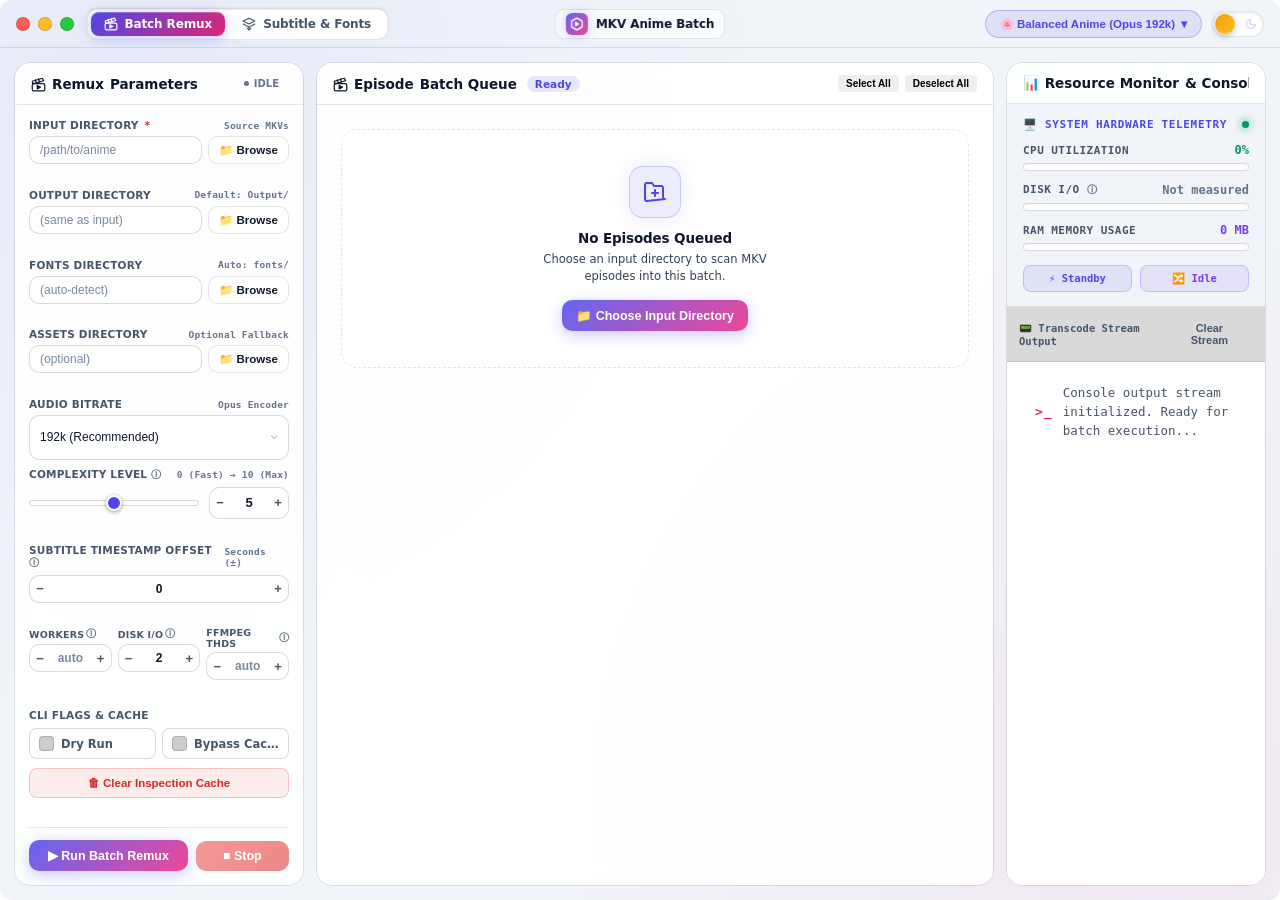
==== desktop-tauri/ui/index.html @ cb6e9046 "refactor(desktop): resolve Batch Requests in the engine and show Effective Settings - New commands: " ====
<!DOCTYPE html>
<html lang="en">
<head>
  <meta charset="UTF-8" />
  <meta name="viewport" content="width=device-width, initial-scale=1.0" />
  <title>MKV Anime Batch</title>
  <script src="./theme-init.js"></script>
  <script src="./os-detect.js"></script>
  <link rel="stylesheet" href="style.css" />
</head>
<body>
<div id="app">

  <!-- Border Resize Handles -->
  <div class="resize-handle n" data-direction="n"></div>
  <div class="resize-handle s" data-direction="s"></div>
  <div class="resize-handle e" data-direction="e"></div>
  <div class="resize-handle w" data-direction="w"></div>
  <div class="resize-handle ne" data-direction="ne"></div>
  <div class="resize-handle nw" data-direction="nw"></div>
  <div class="resize-handle se" data-direction="se"></div>
  <div class="resize-handle sw" data-direction="sw"></div>

  <!-- ─── Titlebar ───────────────────────────────────────────────────────── -->
  <div class="titlebar">
    <div class="titlebar-drag-region" data-tauri-drag-region></div>

    <!-- Left: window controls & view tabs -->
    <div class="titlebar-left">
      <div class="traffic-lights">
        <button class="tl-btn tl-close" id="btn-close" title="Close" type="button">
          <svg width="10" height="10" viewBox="0 0 12 12" fill="none" stroke="currentColor" stroke-width="1.8" stroke-linecap="round">
            <line x1="2" y1="2" x2="10" y2="10"></line>
            <line x1="10" y1="2" x2="2" y2="10"></line>
          </svg>
        </button>
        <button class="tl-btn tl-min" id="btn-min" title="Minimize" type="button">
          <svg width="10" height="10" viewBox="0 0 12 12" fill="none" stroke="currentColor" stroke-width="1.8" stroke-linecap="round">
            <line x1="2" y1="6" x2="10" y2="6"></line>
          </svg>
        </button>
        <button class="tl-btn tl-max" id="btn-max" title="Maximize" type="button">
          <svg width="10" height="10" viewBox="0 0 12 12" fill="none" stroke="currentColor" stroke-width="1.8" stroke-linecap="round">
            <rect x="2.5" y="2.5" width="7" height="7" rx="1.5"></rect>
          </svg>
        </button>
      </div>

      <nav class="pipeline-tab-group" role="tablist">
        <button class="pipeline-tab-btn active" data-view="remux" id="nav-remux" role="tab" aria-selected="true" aria-label="Batch Remux">
          <span class="tab-icon">
            <svg class="app-icon" width="14" height="14" viewBox="0 0 24 24" fill="none" stroke="currentColor" stroke-width="2" stroke-linecap="round" stroke-linejoin="round">
              <path d="M20.2 6 3 11l-.9-4.2L18 2l2.2 4z"></path>
              <line x1="7" y1="4.5" x2="8.5" y2="9.5"></line>
              <line x1="12" y1="3" x2="13.5" y2="8"></line>
              <rect x="2" y="10.5" width="20" height="11.5" rx="2.5"></rect>
              <polygon points="10 13.5 15 16.2 10 19" fill="currentColor"></polygon>
            </svg>
          </span>
          <span>Batch Remux</span>
        </button>
        <button class="pipeline-tab-btn" data-view="extract" id="nav-extract" role="tab" aria-selected="false" aria-label="Subtitle and Fonts Extractor">
          <span class="tab-icon">
            <svg class="app-icon" width="14" height="14" viewBox="0 0 24 24" fill="none" stroke="currentColor" stroke-width="2" stroke-linecap="round" stroke-linejoin="round">
              <polygon points="12 2 2 7 12 12 22 7 12 2"></polygon>
              <polyline points="2 12 12 17 22 12"></polyline>
              <path d="M12 17v5"></path>
              <polyline points="9 19 12 22 15 19"></polyline>
            </svg>
          </span>
          <span>Subtitle &amp; Fonts</span>
        </button>
      </nav>
    </div>

    <!-- Center: app brand -->
    <div class="titlebar-center">
      <div class="titlebar-brand">
        <div class="titlebar-logo-badge">
          <svg width="14" height="14" viewBox="0 0 24 24" fill="none" stroke="currentColor" stroke-width="2.2" stroke-linecap="round" stroke-linejoin="round">
            <path d="M21 16V8a2 2 0 0 0-1-1.73l-7-4a2 2 0 0 0-2 0l-7 4A2 2 0 0 0 3 8v8a2 2 0 0 0 1 1.73l7 4a2 2 0 0 0 2 0l7-4A2 2 0 0 0 21 16z"></path>
            <polygon points="10 9 14.5 12 10 15" fill="currentColor"></polygon>
          </svg>
        </div>
        <span class="brand-name">MKV Anime Batch</span>
      </div>
    </div>

    <!-- Right: preset profile & theme toggle -->
    <div class="titlebar-actions">
      <div class="profile-dropdown-wrapper" id="profile-dropdown-wrapper">
        <button class="preset-pill-btn" id="active-profile-btn" type="button" aria-haspopup="true" aria-expanded="false" aria-controls="profile-dropdown-menu">
          <span id="active-profile-name">🌸 Balanced Anime (Opus 192k)</span> ▾
        </button>
        <div class="profile-dropdown-menu" id="profile-dropdown-menu">
          <button class="profile-option-item active" type="button" data-preset="balanced" aria-pressed="true">
            <span class="preset-icon">🌸</span>
            <div class="preset-info">
              <div class="preset-title">Balanced Anime (Opus 192k)</div>
              <div class="preset-sub">Opus 192k • Complexity 5</div>
            </div>
          </button>
          <button class="profile-option-item" type="button" data-preset="fast" aria-pressed="false">
            <span class="preset-icon">⚡</span>
            <div class="preset-info">
              <div class="preset-title">Fast Muxing</div>
              <div class="preset-sub">Opus 128k • Complexity 5</div>
            </div>
          </button>
          <button class="profile-option-item" type="button" data-preset="hifi" aria-pressed="false">
            <span class="preset-icon">🎧</span>
            <div class="preset-info">
              <div class="preset-title">Hi-Fi Master (320k)</div>
              <div class="preset-sub">Opus 320k • Complexity 10</div>
            </div>
          </button>
          <button class="profile-option-item" type="button" data-preset="custom" aria-pressed="false">
            <span class="preset-icon">🛠️</span>
            <div class="preset-info">
              <div class="preset-title">Custom Configuration</div>
              <div class="preset-sub">User-defined pipeline parameters</div>
            </div>
          </button>
        </div>
      </div>

      <div class="header-mode-badge" id="extract-header-badge" style="display: none;">
        <span class="mode-badge-dot"></span>
        <span>
          <svg class="app-icon" width="13" height="13" viewBox="0 0 24 24" fill="none" stroke="currentColor" stroke-width="2" stroke-linecap="round" stroke-linejoin="round">
            <polygon points="12 2 2 7 12 12 22 7 12 2"></polygon>
            <polyline points="2 12 12 17 22 12"></polyline>
            <path d="M12 17v5"></path>
            <polyline points="9 19 12 22 15 19"></polyline>
          </svg>
          Extractor Pipeline
        </span>
      </div>

      <button class="theme-toggle-switch" id="btn-theme" title="Toggle Light/Dark Theme" type="button" aria-label="Toggle theme">
        <div class="theme-toggle-track">
          <svg class="theme-icon sun-icon" width="12" height="12" viewBox="0 0 24 24" fill="none" stroke="currentColor" stroke-width="2.2" stroke-linecap="round" stroke-linejoin="round">
            <circle cx="12" cy="12" r="5"></circle>
            <line x1="12" y1="1" x2="12" y2="3"></line>
            <line x1="12" y1="21" x2="12" y2="23"></line>
            <line x1="4.22" y1="4.22" x2="5.64" y2="5.64"></line>
            <line x1="18.36" y1="18.36" x2="19.78" y2="19.78"></line>
            <line x1="1" y1="12" x2="3" y2="12"></line>
            <line x1="21" y1="12" x2="23" y2="12"></line>
            <line x1="4.22" y1="19.78" x2="5.64" y2="18.36"></line>
            <line x1="18.36" y1="5.64" x2="19.78" y2="4.22"></line>
          </svg>
          <svg class="theme-icon moon-icon" width="12" height="12" viewBox="0 0 24 24" fill="none" stroke="currentColor" stroke-width="2.2" stroke-linecap="round" stroke-linejoin="round">
            <path d="M21 12.79A9 9 0 1 1 11.21 3 7 7 0 0 0 21 12.79z"></path>
          </svg>
        </div>
        <div class="theme-toggle-knob"></div>
      </button>
    </div>
  </div>

  <!-- ─── Workspace ──────────────────────────────────────────────────────── -->
  <div class="layout">
    <div class="content">

      <!-- ─── Remux View ─────────────────────────────────────────────────── -->
      <div class="view active" id="view-remux">
        <div class="view-3col-layout">

          <!-- Col 1: parameters, Run/Stop -->
          <div class="glass-panel col-options">
            <div class="panel-header">
              <span class="panel-title">
                <span>
                  <svg class="app-icon" width="15" height="15" viewBox="0 0 24 24" fill="none" stroke="currentColor" stroke-width="2" stroke-linecap="round" stroke-linejoin="round">
                    <path d="M20.2 6 3 11l-.9-4.2L18 2l2.2 4z"></path>
                    <line x1="7" y1="4.5" x2="8.5" y2="9.5"></line>
                    <line x1="12" y1="3" x2="13.5" y2="8"></line>
                    <rect x="2" y="10.5" width="20" height="11.5" rx="2.5"></rect>
                    <polygon points="10 13.5 15 16.2 10 19" fill="currentColor"></polygon>
                  </svg>
                </span>
                <span class="panel-title-prefix-remux">Remux </span>Parameters
              </span>
              <span class="status-pill status-idle" id="remux-status">
                <span class="status-dot"></span> Idle
              </span>
            </div>

            <div class="panel-body" style="display:flex; flex-direction:column;">
              <div class="form-grid" style="flex:1;">

                <!-- Input Dir -->
                <div class="form-group full">
                  <div class="form-label-row">
                    <label class="form-label">Input Directory <span class="required">*</span></label>
                    <span class="field-hint">Source MKVs</span>
                  </div>
                  <div class="input-row">
                    <input type="text" id="remux-input-dir" placeholder="/path/to/anime" />
                    <button class="browse-btn" data-target="remux-input-dir">📁 Browse</button>
                  </div>
                </div>

                <!-- Output Dir -->
                <div class="form-group full">
                  <div class="form-label-row">
                    <label class="form-label">Output Directory</label>
                    <span class="field-hint">Default: Output/</span>
                  </div>
                  <div class="input-row">
                    <input type="text" id="remux-out-dir" placeholder="(same as input)" />
                    <button class="browse-btn" data-target="remux-out-dir">📁 Browse</button>
                  </div>
                </div>

                <!-- Fonts Dir -->
                <div class="form-group full">
                  <div class="form-label-row">
                    <label class="form-label">Fonts Directory</label>
                    <span class="field-hint">Auto: fonts/</span>
                  </div>
                  <div class="input-row">
                    <input type="text" id="remux-fonts-dir" placeholder="(auto-detect)" />
                    <button class="browse-btn" data-target="remux-fonts-dir">📁 Browse</button>
                  </div>
                </div>

                <!-- Assets Dir -->
                <div class="form-group full">
                  <div class="form-label-row">
                    <label class="form-label">Assets Directory</label>
                    <span class="field-hint">Optional Fallback</span>
                  </div>
                  <div class="input-row">
                    <input type="text" id="remux-assets-dir" placeholder="(optional)" />
                    <button class="browse-btn" data-target="remux-assets-dir">📁 Browse</button>
                  </div>
                </div>

                <!-- Audio Bitrate -->
                <div class="form-group full">
                  <div class="form-label-row">
                    <label class="form-label">Audio Bitrate</label>
                    <span class="field-hint">Opus Encoder</span>
                  </div>
                  <select id="remux-bitrate">
                    <option value="192k">192k (Recommended)</option>
                    <option value="160k">160k (Balanced)</option>
                    <option value="128k">128k (Compact)</option>
                    <option value="256k">256k (High Quality)</option>
                    <option value="320k">320k (Maximum)</option>
                  </select>
                </div>

                <!-- Complexity Level -->
                <div class="form-group full">
                  <div class="form-label-row">
                    <label class="form-label">Complexity Level <span title="libopus encoding complexity (10 = maximum quality / psychoacoustics, 0 = fastest)" class="info-tip">ⓘ</span></label>
                    <span class="field-hint">0 (Fast) → 10 (Max)</span>
                  </div>
                  <div style="display:flex;align-items:center;gap:10px; height: 32px;">
                    <input type="range" id="remux-complexity" value="5" min="0" max="10" step="1" aria-label="Complexity Level Slider" style="flex:1; margin: 0;" />
                    <div class="number-stepper pill-stepper">
                      <button type="button" class="stepper-btn minus" aria-label="Decrease complexity">−</button>
                      <input type="number" id="remux-cplx-val" value="5" min="0" max="10" aria-label="Complexity Level Value" />
                      <button type="button" class="stepper-btn plus" aria-label="Increase complexity">+</button>
                    </div>
                  </div>
                </div>

                <!-- Subtitle Timestamp Offset -->
                <div class="form-group full">
                  <div class="form-label-row">
                    <label class="form-label">Subtitle Timestamp Offset <span title="Shift subtitle timestamps by seconds (+ delay, − advance)" class="info-tip">ⓘ</span></label>
                    <span class="field-hint">Seconds (±)</span>
                  </div>
                  <div class="number-stepper">
                    <button type="button" class="stepper-btn minus" aria-label="Decrease offset">−</button>
                    <input type="number" id="remux-sub-offset" value="0" step="0.5" placeholder="0.0" />
                    <button type="button" class="stepper-btn plus" aria-label="Increase offset">+</button>
                  </div>
                </div>

                <!-- Concurrency: Workers, Disk I/O Jobs, FFmpeg Threads -->
                <div class="form-group full" style="margin-bottom: 2px;">
                  <div class="form-grid-3col">
                    <div class="form-group">
                      <label class="form-label compact">Workers <span title="Concurrent files to process (1-64; empty = auto)" class="info-tip">ⓘ</span></label>
                      <div class="number-stepper">
                        <button type="button" class="stepper-btn minus" aria-label="Decrease workers">−</button>
                        <input type="number" id="remux-workers" placeholder="auto" min="1" max="64" />
                        <button type="button" class="stepper-btn plus" aria-label="Increase workers">+</button>
                      </div>
                    </div>

                    <div class="form-group">
                      <label class="form-label compact">Disk I/O <span title="Max concurrent disk I/O streams (0-64; 0 = same as Workers)" class="info-tip">ⓘ</span></label>
                      <div class="number-stepper">
                        <button type="button" class="stepper-btn minus" aria-label="Decrease IO jobs">−</button>
                        <input type="number" id="remux-io-jobs" value="2" min="0" max="64" />
                        <button type="button" class="stepper-btn plus" aria-label="Increase IO jobs">+</button>
                      </div>
                    </div>

                    <div class="form-group">
                      <label class="form-label compact">FFmpeg Thds <span title="FLAC decoder threads per transcode job (1-32; empty = auto). Opus encoding is single-threaded" class="info-tip">ⓘ</span></label>
                      <div class="number-stepper">
                        <button type="button" class="stepper-btn minus" aria-label="Decrease FFmpeg threads">−</button>
                        <input type="number" id="remux-ffmpeg-threads" placeholder="auto" min="1" max="32" />
                        <button type="button" class="stepper-btn plus" aria-label="Increase FFmpeg threads">+</button>
                      </div>
                    </div>
                  </div>
                </div>

                <!-- Flags & cache maintenance -->
                <div class="form-group full" style="margin-top: 2px;">
                  <label class="form-label">CLI Flags &amp; Cache</label>
                  <div class="cli-flags-grid">
                    <label class="cli-flag-card">
                      <input type="checkbox" id="remux-dry-run" />
                      <span class="flag-title">Dry Run</span>
                    </label>
                    <label class="cli-flag-card">
                      <input type="checkbox" id="remux-no-cache" />
                      <span class="flag-title">Bypass Cache</span>
                    </label>
                  </div>
                  <button class="clear-cache-btn" id="remux-clear-cache" type="button" title="Delete inspection cache">
                    🗑 Clear Inspection Cache
                  </button>
                </div>

              </div>

              <div class="param-actions-footer">
                <button class="btn btn-gradient" id="remux-run">▶ Run Batch Remux</button>
                <button class="btn btn-stop" id="remux-stop" disabled>■ Stop</button>
              </div>

            </div>
          </div>

          <!-- Col 2: episode queue -->
          <div class="glass-panel col-queue">
            <div class="panel-header queue-panel-header">
              <div class="queue-header-top">
                <span class="panel-title">
                  <span>
                    <svg class="app-icon" width="15" height="15" viewBox="0 0 24 24" fill="none" stroke="currentColor" stroke-width="2" stroke-linecap="round" stroke-linejoin="round">
                      <path d="M20.2 6 3 11l-.9-4.2L18 2l2.2 4z"></path>
                      <line x1="7" y1="4.5" x2="8.5" y2="9.5"></line>
                      <line x1="12" y1="3" x2="13.5" y2="8"></line>
                      <rect x="2" y="10.5" width="20" height="11.5" rx="2.5"></rect>
                      <polygon points="10 13.5 15 16.2 10 19" fill="currentColor"></polygon>
                    </svg>
                  </span>
                  <span class="queue-title-prefix">Episode </span>Batch Queue
                </span>
                <span class="queue-count-badge" id="remux-queue-count">Ready</span>
              </div>
              <div class="queue-header-toolbar">
                <div class="queue-bulk-actions">
                  <button type="button" class="btn btn-xs" id="remux-select-all">Select All</button>
                  <button type="button" class="btn btn-xs" id="remux-deselect-all">Deselect All</button>
                </div>
              </div>
            </div>
            <div class="panel-body queue-body" id="remux-episode-list">

              <div class="empty-state-card">
                <div class="empty-icon-glow">
                  <svg width="24" height="24" viewBox="0 0 24 24" fill="none" stroke="currentColor" stroke-width="2" stroke-linecap="round" stroke-linejoin="round">
                    <path d="M22 19a2 2 0 0 1-2-2V8a2 2 0 0 0-2-2h-7l-2-3H4a2 2 0 0 0-2 2v14a2 2 0 0 0 2 2z"></path>
                    <line x1="12" y1="10" x2="12" y2="16"></line>
                    <line x1="9" y1="13" x2="15" y2="13"></line>
                  </svg>
                </div>
                <div class="empty-state-title">No Episodes Queued</div>
                <div class="empty-state-desc">Choose an input directory to scan MKV episodes into this batch.</div>
                <button class="btn btn-gradient empty-state-action" type="button" data-target="remux-input-dir">📁 Choose Input Directory</button>
              </div>

            </div>
          </div>

          <!-- Col 3: resource monitor & console -->
          <div class="glass-panel col-console">
            <div class="panel-header">
              <span class="panel-title">📊 Resource Monitor<span class="panel-title-suffix-console"> &amp; Console</span></span>
            </div>

            <div class="prominent-resource-card">
              <div class="res-card-title">
                <span>🖥️ SYSTEM HARDWARE TELEMETRY</span>
                <span class="res-status-dot green"></span>
              </div>

              <!-- CPU -->
              <div class="metric-block">
                <div class="metric-header">
                  <span class="metric-name">CPU UTILIZATION</span>
                  <span class="metric-val green metric-cpu-val">0%</span>
                </div>
                <div class="metric-bar-bg">
                  <div class="metric-bar-fill green metric-cpu-fill" style="width: 0%;"></div>
                </div>
              </div>

              <!-- Disk I/O -->
              <div class="metric-block" title="System-wide disk I/O is not measured; batch disk concurrency is limited by the Disk I/O Jobs (--io-jobs) setting">
                <div class="metric-header">
                  <span class="metric-name">DISK I/O <span class="info-tip">ⓘ</span></span>
                  <span class="metric-val muted metric-io-val">Not measured</span>
                </div>
                <div class="metric-bar-bg">
                  <div class="metric-bar-fill cyan metric-io-fill unavailable" style="width: 0%;"></div>
                </div>
              </div>

              <!-- RAM -->
              <div class="metric-block">
                <div class="metric-header">
                  <span class="metric-name">RAM MEMORY USAGE</span>
                  <span class="metric-val purple metric-ram-val">0 MB</span>
                </div>
                <div class="metric-bar-bg">
                  <div class="metric-bar-fill purple metric-ram-fill" style="width: 0%;"></div>
                </div>
              </div>

              <!-- Workers & I/O jobs -->
              <div class="metric-badges-row">
                <div class="metric-pill metric-workers-chip">⚡ Standby</div>
                <div class="metric-pill purple metric-iojobs-chip">🔀 Idle</div>
              </div>
            </div>

            <!-- Log console -->
            <div class="log-console">
              <div class="log-header">
                <span class="log-title">📟 Transcode Stream Output</span>
                <div>
                  <button class="btn btn-ghost" id="remux-clear-log">Clear Stream</button>
                </div>
              </div>
              <div class="log-body" id="remux-log" aria-live="polite"></div>
            </div>

          </div>

        </div>
      </div><!-- /view-remux -->

      <!-- ─── Extract View ───────────────────────────────────────────────── -->
      <div class="view" id="view-extract">
        <div class="view-3col-layout">

          <!-- Col 1: parameters, Run/Stop -->
          <div class="glass-panel col-options">
            <div class="panel-header">
              <span class="panel-title">
                <span>
                  <svg class="app-icon" width="15" height="15" viewBox="0 0 24 24" fill="none" stroke="currentColor" stroke-width="2" stroke-linecap="round" stroke-linejoin="round">
                    <polygon points="12 2 2 7 12 12 22 7 12 2"></polygon>
                    <polyline points="2 12 12 17 22 12"></polyline>
                    <path d="M12 17v5"></path>
                    <polyline points="9 19 12 22 15 19"></polyline>
                  </svg>
                </span>
                <span class="panel-title-prefix-extract">Extract </span>Parameters
              </span>
              <span class="status-pill status-idle" id="extract-status">
                <span class="status-dot"></span> Idle
              </span>
            </div>

            <div class="panel-body" style="display:flex; flex-direction:column; gap: 10px;">

              <!-- Extract targets -->
              <div class="extract-scope-card">
                <div class="extract-scope-header">
                  <span class="scope-label">EXTRACT TARGETS</span>
                  <span class="scope-badge">Batch Mode</span>
                </div>
                <div class="extract-targets-pills">
                  <div class="extract-target-pill cyan" title="Extracts best-match ASS subtitle track">
                    <span class="pill-dot"></span>
                    <span class="pill-text">.ASS Subtitles</span>
                  </div>
                  <div class="extract-target-pill purple" title="Extracts embedded fonts and deduplicates with BLAKE2b">
                    <span class="pill-dot"></span>
                    <span class="pill-text">Deduped Fonts</span>
                  </div>
                  <div class="extract-target-pill green" title="Extracts XML/text chapters if present">
                    <span class="pill-dot"></span>
                    <span class="pill-text">Chapters</span>
                  </div>
                  <div class="extract-target-pill yellow" title="Extracts cover artwork attachments">
                    <span class="pill-dot"></span>
                    <span class="pill-text">Cover Art</span>
                  </div>
                </div>
              </div>

              <div class="form-grid" style="flex:1;">
                <!-- Input Dir -->
                <div class="form-group full">
                  <div class="form-label-row">
                    <label class="form-label">Input Directory <span class="required">*</span></label>
                    <span class="field-hint">Source MKVs</span>
                  </div>
                  <div class="input-row">
                    <input type="text" id="extract-input-dir" placeholder="/path/to/anime" />
                    <button class="browse-btn" data-target="extract-input-dir">📁 Browse</button>
                  </div>
                </div>

                <!-- Output Dir -->
                <div class="form-group full">
                  <div class="form-label-row">
                    <label class="form-label">Output Directory</label>
                    <span class="field-hint">Default: same as input</span>
                  </div>
                  <div class="input-row">
                    <input type="text" id="extract-out-dir" placeholder="(same as input)" />
                    <button class="browse-btn" data-target="extract-out-dir">📁 Browse</button>
                  </div>
                </div>

                <!-- Fonts Dir -->
                <div class="form-group full">
                  <div class="form-label-row">
                    <label class="form-label">Fonts Output Directory</label>
                    <span class="field-hint">Default: fonts/</span>
                  </div>
                  <div class="input-row">
                    <input type="text" id="extract-fonts-dir" placeholder="(auto-detect)" />
                    <button class="browse-btn" data-target="extract-fonts-dir">📁 Browse</button>
                  </div>
                </div>

                <!-- Concurrency: Workers, Disk I/O Jobs -->
                <div class="form-group">
                  <label class="form-label compact">Workers <span title="Concurrent files to process (1-64; empty = auto)" class="info-tip">ⓘ</span></label>
                  <div class="number-stepper">
                    <button type="button" class="stepper-btn minus" aria-label="Decrease workers">−</button>
                    <input type="number" id="extract-workers" placeholder="auto" min="1" max="64" />
                    <button type="button" class="stepper-btn plus" aria-label="Increase workers">+</button>
                  </div>
                </div>

                <div class="form-group">
                  <label class="form-label compact">Disk I/O Jobs <span title="Max concurrent disk I/O streams (0-64; 0 = same as Workers)" class="info-tip">ⓘ</span></label>
                  <div class="number-stepper">
                    <button type="button" class="stepper-btn minus" aria-label="Decrease IO jobs">−</button>
                    <input type="number" id="extract-io-jobs" value="2" min="0" max="64" />
                    <button type="button" class="stepper-btn plus" aria-label="Increase IO jobs">+</button>
                  </div>
                </div>

                <!-- Flags & cache maintenance -->
                <div class="form-group full" style="margin-top: 2px;">
                  <label class="form-label">CLI Flags &amp; Cache</label>
                  <div class="cli-flags-grid">
                    <label class="cli-flag-card">
                      <input type="checkbox" id="extract-dry-run" />
                      <span class="flag-title">Dry Run</span>
                    </label>
                    <label class="cli-flag-card">
                      <input type="checkbox" id="extract-no-cache" />
                      <span class="flag-title">Bypass Cache</span>
                    </label>
                  </div>
                  <button class="clear-cache-btn" id="extract-clear-cache" type="button" title="Delete inspection cache">
                    🗑 Clear Inspection Cache
                  </button>
                </div>

              </div>

              <div class="param-actions-footer">
                <button class="btn btn-gradient" id="extract-run">▶ Run Extraction</button>
                <button class="btn btn-stop" id="extract-stop" disabled>■ Stop</button>
              </div>

            </div>
          </div>

          <!-- Col 2: episode queue -->
          <div class="glass-panel col-queue">
            <div class="panel-header queue-panel-header">
              <div class="queue-header-top">
                <span class="panel-title">
                  <span>
                    <svg class="app-icon" width="15" height="15" viewBox="0 0 24 24" fill="none" stroke="currentColor" stroke-width="2" stroke-linecap="round" stroke-linejoin="round">
                      <polygon points="12 2 2 7 12 12 22 7 12 2"></polygon>
                      <polyline points="2 12 12 17 22 12"></polyline>
                      <path d="M12 17v5"></path>
                      <polyline points="9 19 12 22 15 19"></polyline>
                    </svg>
                  </span>
                  Extract Queue
                </span>
                <span class="queue-count-badge" id="extract-queue-count">Ready</span>
              </div>
              <div class="queue-header-toolbar">
                <div class="queue-bulk-actions">
                  <button type="button" class="btn btn-xs" id="extract-select-all">Select All</button>
                  <button type="button" class="btn btn-xs" id="extract-deselect-all">Deselect All</button>
                </div>
              </div>
            </div>
            <div class="panel-body queue-body" id="extract-episode-list">

              <div class="empty-state-card">
                <div class="empty-icon-glow">
                  <svg width="24" height="24" viewBox="0 0 24 24" fill="none" stroke="currentColor" stroke-width="2" stroke-linecap="round" stroke-linejoin="round">
                    <path d="M22 19a2 2 0 0 1-2-2V8a2 2 0 0 0-2-2h-7l-2-3H4a2 2 0 0 0-2 2v14a2 2 0 0 0 2 2z"></path>
                    <line x1="12" y1="10" x2="12" y2="16"></line>
                    <line x1="9" y1="13" x2="15" y2="13"></line>
                  </svg>
                </div>
                <div class="empty-state-title">No Episodes Queued</div>
                <div class="empty-state-desc">Choose an input directory to scan MKV episodes into this batch.</div>
                <button class="btn btn-gradient empty-state-action" type="button" data-target="extract-input-dir">📁 Choose Input Directory</button>
              </div>

            </div>
          </div>

          <!-- Col 3: resource monitor & console -->
          <div class="glass-panel col-console">
            <div class="panel-header">
              <span class="panel-title">📊 Resource Monitor<span class="panel-title-suffix-console"> &amp; Console</span></span>
            </div>

            <div class="prominent-resource-card">
              <div class="res-card-title">
                <span>🖥️ SYSTEM HARDWARE TELEMETRY</span>
                <span class="res-status-dot green"></span>
              </div>

              <!-- CPU -->
              <div class="metric-block">
                <div class="metric-header">
                  <span class="metric-name">CPU UTILIZATION</span>
                  <span class="metric-val green metric-cpu-val">0%</span>
                </div>
                <div class="metric-bar-bg">
                  <div class="metric-bar-fill green metric-cpu-fill" style="width: 0%;"></div>
                </div>
              </div>

              <!-- Disk I/O -->
              <div class="metric-block" title="System-wide disk I/O is not measured; batch disk concurrency is limited by the Disk I/O Jobs (--io-jobs) setting">
                <div class="metric-header">
                  <span class="metric-name">DISK I/O <span class="info-tip">ⓘ</span></span>
                  <span class="metric-val muted metric-io-val">Not measured</span>
                </div>
                <div class="metric-bar-bg">
                  <div class="metric-bar-fill cyan metric-io-fill unavailable" style="width: 0%;"></div>
                </div>
              </div>

              <!-- RAM -->
              <div class="metric-block">
                <div class="metric-header">
                  <span class="metric-name">RAM MEMORY USAGE</span>
                  <span class="metric-val purple metric-ram-val">0 MB</span>
                </div>
                <div class="metric-bar-bg">
                  <div class="metric-bar-fill purple metric-ram-fill" style="width: 0%;"></div>
                </div>
              </div>

              <!-- Workers & I/O jobs -->
              <div class="metric-badges-row">
                <div class="metric-pill metric-workers-chip">⚡ Standby</div>
                <div class="metric-pill purple metric-iojobs-chip">🔀 Idle</div>
              </div>
            </div>

            <!-- Log console -->
            <div class="log-console">
              <div class="log-header">
                <span class="log-title">📟 Active Extract Stream</span>
                <div>
                  <button class="btn btn-ghost" id="extract-clear-log">Clear</button>
                </div>
              </div>
              <div class="log-body" id="extract-log" aria-live="polite"></div>
            </div>

          </div>

        </div>
      </div><!-- /view-extract -->

    </div><!-- /.content -->

  </div><!-- /.layout -->

</div><!-- /#app -->

<!-- Confirmation modal -->
<div class="modal-overlay" id="confirm-modal" role="dialog" aria-modal="true" aria-labelledby="modal-title">
  <div class="modal-card">
    <div class="modal-icon">⚠️</div>
    <h3 class="modal-title" id="modal-title">Clear Inspection Cache</h3>
    <p class="modal-desc" id="modal-desc">Are you sure you want to clear the persistent inspection cache?</p>
    <div class="modal-actions">
      <button class="btn btn-ghost" id="modal-cancel" type="button">Cancel</button>
      <button class="btn" id="modal-confirm" type="button">Clear Cache</button>
    </div>
  </div>
</div>

<!-- Subtitle assignment modal -->
<div class="modal-overlay" id="sub-assign-modal" role="dialog" aria-modal="true" aria-labelledby="sub-assign-title">
  <div class="modal-card sub-assign-card">
    <div class="modal-icon">💬</div>
    <h3 class="modal-title" id="sub-assign-title">Assign Subtitle</h3>
    <p class="modal-desc" id="sub-assign-episode"></p>

    <div class="sub-assign-section-label">Discovered Candidates</div>
    <div class="sub-assign-list" id="sub-assign-list"></div>

    <div class="sub-assign-section-label">Custom Subtitle File</div>
    <div class="sub-assign-custom-row">
      <input type="text" id="sub-custom-path" readonly placeholder="Choose custom subtitle file..." />
      <button type="button" id="sub-browse-btn" class="btn">📁 Browse...</button>
    </div>

    <div class="sub-assign-params-grid">
      <div>
        <label for="sub-lang-select">Language</label>
        <div class="sub-lang-inputs">
          <select id="sub-lang-select">
            <option value="ind">Indonesian (ind)</option>
            <option value="eng">English (eng)</option>
            <option value="jpn">Japanese (jpn)</option>
            <option value="custom">Custom tag...</option>
          </select>
          <input type="text" id="sub-lang-custom" placeholder="ISO-639-2 tag" style="display: none;" maxlength="3" />
        </div>
      </div>
      <div>
        <label for="sub-title-input">Track Title</label>
        <input type="text" id="sub-title-input" placeholder="e.g. Dialogue" />
      </div>
      <div>
        <label for="sub-offset-input">Time Offset</label>
        <div class="sub-offset-input-wrap">
          <input type="number" id="sub-offset-input" step="100" placeholder="0" />
          <span class="sub-offset-unit">ms</span>
        </div>
      </div>
    </div>

    <div class="modal-actions">
      <button class="btn btn-ghost" id="sub-assign-clear" type="button">Clear Assignment</button>
      <button class="btn btn-ghost" id="sub-assign-cancel" type="button">Cancel</button>
      <button class="btn btn-gradient" id="sub-assign-save" type="button">Save Assignment</button>
    </div>
  </div>
</div>

<script type="module" src="app.js"></script>
</body>
</html>
---- desktop-tauri/ui/style.css ----
/* ─── Reset & Base ──────────────────────────────────────────────────────────── */
*, *::before, *::after { box-sizing: border-box; margin: 0; padding: 0; }

html, body {
  width: 100%; height: 100%;
  margin: 0; padding: 0;
  background: var(--bg);
  color: var(--text);
  overflow: hidden;
  font-family: var(--font-sans);
  -webkit-font-smoothing: antialiased;
  user-select: none;
}

button:focus-visible, input:focus-visible, select:focus-visible {
  outline: 2px solid var(--accent-hover);
  outline-offset: 2px;
}

button:disabled {
  cursor: not-allowed;
  opacity: 0.55;
}

[data-theme="dark"] body {
  background: #0b0d14 !important;
}

[data-theme="light"] body {
  background: #f8fafc !important;
}

/* Hide native browser up/down number spin buttons completely across all browsers */
input[type="number"]::-webkit-inner-spin-button,
input[type="number"]::-webkit-outer-spin-button {
  -webkit-appearance: none !important;
  -moz-appearance: none !important;
  appearance: none !important;
  display: none !important;
  margin: 0 !important;
}

input[type="number"] {
  -moz-appearance: textfield !important;
  appearance: textfield !important;
}

/* ─── Theme Variables ─────────────────────────────────────────────────────── */
:root {
  --font-sans: system-ui, -apple-system, 'Segoe UI', Roboto, 'Noto Sans', Cantarell, Helvetica, Arial, sans-serif;
  --font-mono: ui-monospace, 'SF Mono', 'Cascadia Code', Consolas, 'DejaVu Sans Mono', 'Liberation Mono', monospace;
  --window-radius: 12px;
  --radius: 16px;
  --radius-sm: 10px;
  --transition: 0.22s cubic-bezier(0.4, 0, 0.2, 1);
  --shadow-lg: 0 30px 70px rgba(0,0,0,0.5), 0 10px 30px rgba(0,0,0,0.35);
  --accent-indigo: #6366f1;
  --accent-pink: #ec4899;
  --accent-gradient: linear-gradient(135deg, #6366f1, #ec4899);
}

[data-theme="dark"] {
  --bg: #0b0e17;
  --bg-gradient: radial-gradient(circle at 10% 10%, rgba(99, 102, 241, 0.14) 0%, transparent 45%),
                 radial-gradient(circle at 90% 90%, rgba(236, 72, 153, 0.12) 0%, transparent 45%),
                 #0b0e17;
  --glass-bg: rgba(255, 255, 255, 0.04);
  --glass-bg-hover: rgba(255, 255, 255, 0.08);
  --glass-panel-bg: rgba(20, 24, 38, 0.85);
  --glass-border: rgba(255, 255, 255, 0.10);
  --glass-specular: rgba(255, 255, 255, 0.12);
  --shadow-sm: 0 8px 24px rgba(0, 0, 0, 0.35);
  --text: #f8fafc;
  --text-muted: #94a3b8;
  --text-dim: #64748b;
  --accent: #6366f1;
  --accent-hover: #818cf8;
  --accent-glow: rgba(99, 102, 241, 0.4);
  --accent-cyan: #06b6d4;
  --accent-magenta: #ec4899;
  --success: #34d399;
  --warning: #fbbf24;
  --error: #f87171;
  --input-bg: rgba(0, 0, 0, 0.3);
  --input-border: rgba(255, 255, 255, 0.12);
  --input-focus: rgba(99, 102, 241, 0.7);
  --btn-primary: linear-gradient(135deg, #6366f1, #ec4899);
  --btn-danger: linear-gradient(135deg, #ef4444, #b91c1c);
  --log-bg: rgba(7, 9, 15, 0.96);
  --log-border: rgba(255, 255, 255, 0.1);
  --res-card-bg: rgba(12, 16, 28, 0.92);
  --res-card-border: rgba(255, 255, 255, 0.1);
  --log-ok: #34d399;
  --log-err: #f87171;
  --log-warn: #fbbf24;
  --log-info: #38bdf8;
  --log-done: #c084fc;
}

[data-theme="light"] {
  --bg: #f1f5f9;
  --bg-gradient: radial-gradient(circle at 10% 10%, rgba(99, 102, 241, 0.08) 0%, transparent 45%),
                 radial-gradient(circle at 90% 90%, rgba(236, 72, 153, 0.08) 0%, transparent 45%),
                 #f1f5f9;
  --glass-bg: rgba(255, 255, 255, 0.65);
  --glass-bg-hover: rgba(255, 255, 255, 0.85);
  --glass-panel-bg: rgba(255, 255, 255, 0.92);
  --glass-border: rgba(0, 0, 0, 0.1);
  --glass-specular: rgba(255, 255, 255, 0.4);
  --shadow-sm: 0 4px 18px rgba(15, 23, 42, 0.06);
  --text: #0f172a;
  --text-muted: #475569;
  --text-dim: #64748b;
  --accent: #4f46e5;
  --accent-hover: #4338ca;
  --accent-glow: rgba(79, 70, 229, 0.25);
  --accent-cyan: #0891b2;
  --accent-magenta: #db2777;
  --success: #059669;
  --warning: #d97706;
  --error: #dc2626;
  --input-bg: #ffffff;
  --input-border: rgba(0, 0, 0, 0.15);
  --input-focus: rgba(79, 70, 229, 0.6);
  --btn-primary: linear-gradient(135deg, #4f46e5, #db2777);
  --btn-danger: linear-gradient(135deg, #ef4444, #dc2626);
  --log-bg: #ffffff;
  --log-border: rgba(0, 0, 0, 0.12);
  --res-card-bg: rgba(241, 245, 249, 0.95);
  --res-card-border: rgba(0, 0, 0, 0.1);
  --log-ok: #059669;
  --log-err: #dc2626;
  --log-warn: #d97706;
  --log-info: #0284c7;
  --log-done: #7c3aed;
}

/* ─── App Shell (frameless window) ───────────────────────────────────────── */
#app {
  width: 100%; height: 100%;
  background: var(--bg-gradient);
  backdrop-filter: blur(24px);
  -webkit-backdrop-filter: blur(24px);
  display: flex;
  flex-direction: column;
  position: relative;
  overflow: hidden;
}

/* ─── Linux: rounded window corners ─────────────────────────────────────────
   Windows 11 (DWM) rounds undecorated windows for free; GTK does not. On Linux
   the window is transparent (tauri.linux.conf.json) and #app paints the rounded
   surface itself. html/body must stay fully transparent or their opaque square
   background bleeds through the corners as white/dark wedges. */
html.is-linux,
html.is-linux body {
  background: transparent !important;
  background-color: transparent !important;
}

html.is-linux #app {
  border-radius: var(--window-radius) !important;
  overflow: hidden;
  /* Nothing sits behind a transparent window, so blurring it only costs
     performance and produces artifacts in WebKitGTK. */
  backdrop-filter: none !important;
  -webkit-backdrop-filter: none !important;
}

/* WebKitGTK does not reliably clip a child's backdrop-filter layer to the
   parent's rounded corners, so edge-touching children round themselves. */
html.is-linux .titlebar {
  border-top-left-radius: var(--window-radius);
  border-top-right-radius: var(--window-radius);
  backdrop-filter: none;
  -webkit-backdrop-filter: none;
}

html.is-linux .modal-overlay {
  border-radius: var(--window-radius);
  overflow: hidden;
}

/* A maximized window must be square or the desktop shows through the corners. */
html.is-linux.is-maximized #app,
html.is-linux.is-maximized .titlebar,
html.is-linux.is-maximized .modal-overlay {
  border-radius: 0 !important;
}

/* ─── Titlebar ───────────────────────────────────────────────────────── */
.titlebar {
  height: 48px;
  background: rgba(255, 255, 255, 0.03);
  backdrop-filter: blur(16px);
  -webkit-backdrop-filter: blur(16px);
  border-bottom: 1px solid var(--glass-border);
  display: flex;
  align-items: center;
  justify-content: space-between;
  padding: 0 16px;
  gap: 16px;
  flex-shrink: 0;
  position: relative;
  z-index: 100;
}

.titlebar-drag-region {
  position: absolute;
  top: 0; left: 0; right: 0; bottom: 0;
  z-index: 1;
}

[data-tauri-drag-region] {
  -webkit-app-region: drag;
  user-select: none;
}

button, input, select, textarea, a, label {
  -webkit-app-region: no-drag !important;
  pointer-events: auto !important;
}

/* ─── Window Controls (traffic lights) ───────────────────────────────── */
.traffic-lights {
  display: flex;
  align-items: center;
  gap: 8px;
  flex-shrink: 0;
  z-index: 20;
  position: relative;
}

.tl-btn {
  -webkit-appearance: none !important;
  -moz-appearance: none !important;
  appearance: none !important;
  outline: none !important;
  width: 14px !important;
  height: 14px !important;
  border-radius: 50% !important;
  border: none !important;
  cursor: pointer;
  display: flex;
  align-items: center;
  justify-content: center;
  transition: transform 0.15s cubic-bezier(0.16, 1, 0.3, 1), filter 0.15s ease;
  color: rgba(0, 0, 0, 0.75);
  padding: 0 !important;
  margin: 0 !important;
  box-sizing: border-box;
}

.tl-btn svg {
  opacity: 0;
  width: 10px;
  height: 10px;
  transition: opacity 0.15s ease;
  pointer-events: none;
}

.traffic-lights:hover .tl-btn svg,
.tl-btn:hover svg {
  opacity: 1;
}

.tl-close { background: #ff5f56 !important; border: 0.5px solid rgba(0, 0, 0, 0.15) !important; }
.tl-min   { background: #ffbd2e !important; border: 0.5px solid rgba(0, 0, 0, 0.15) !important; }
.tl-max   { background: #27c93f !important; border: 0.5px solid rgba(0, 0, 0, 0.15) !important; }

.tl-btn:hover {
  transform: scale(1.15) !important;
  filter: brightness(1.12) !important;
}

.tl-btn:focus-visible {
  outline: 2px solid var(--accent-hover) !important;
  outline-offset: 3px;
}

.titlebar-left {
  display: flex;
  align-items: center;
  gap: 12px;
  z-index: 20;
}

.titlebar-center {
  position: absolute;
  left: 50%;
  transform: translateX(-50%);
  display: flex;
  align-items: center;
  justify-content: center;
  z-index: 20;
  pointer-events: none;
}

.titlebar-brand {
  display: flex;
  align-items: center;
  gap: 8px;
  pointer-events: auto;
  padding: 3px 10px;
  border-radius: 9px;
  background: var(--glass-bg);
  border: 1px solid var(--glass-border);
  backdrop-filter: blur(8px);
}

.titlebar-logo-badge {
  width: 22px;
  height: 22px;
  border-radius: 6px;
  background: var(--accent-gradient);
  display: flex;
  align-items: center;
  justify-content: center;
  color: #fff;
  box-shadow: 0 0 10px rgba(99, 102, 241, 0.35);
  flex-shrink: 0;
}

.brand-name {
  font-size: 12px;
  font-weight: 800;
  color: var(--text);
  letter-spacing: -0.01em;
}

.titlebar-actions {
  display: flex;
  align-items: center;
  gap: 10px;
  z-index: 20;
}

.pipeline-tab-group {
  display: flex;
  align-items: center;
  gap: 4px;
  background: var(--input-bg);
  padding: 3.5px;
  border-radius: 11px;
  border: 1px solid var(--glass-border);
  z-index: 20;
  box-shadow: inset 0 1px 2px rgba(0, 0, 0, 0.2);
}

.pipeline-tab-btn {
  padding: 5px 13px;
  border-radius: 8px;
  font-family: var(--font-sans);
  font-size: 12px;
  font-weight: 700;
  letter-spacing: -0.01em;
  color: var(--text-muted);
  background: transparent;
  border: none;
  cursor: pointer;
  transition: all 0.22s cubic-bezier(0.16, 1, 0.3, 1);
  display: flex;
  align-items: center;
  gap: 7px;
  user-select: none;
}

.pipeline-tab-btn .tab-icon {
  display: flex;
  align-items: center;
  justify-content: center;
  transition: transform 0.2s ease;
}

.pipeline-tab-btn:hover {
  color: var(--text);
  background: var(--glass-bg-hover);
  transform: translateY(-0.5px);
}

.pipeline-tab-btn:hover .tab-icon {
  transform: scale(1.08);
}

.pipeline-tab-btn.active {
  background: var(--btn-primary);
  color: #ffffff !important;
  box-shadow: 0 2px 12px rgba(99, 102, 241, 0.4), inset 0 1px 0 rgba(255, 255, 255, 0.25);
  font-weight: 800;
}

.pipeline-tab-btn[data-view="extract"].active {
  background: linear-gradient(135deg, #9333ea, #ec4899);
  box-shadow: 0 2px 12px rgba(168, 85, 247, 0.4), inset 0 1px 0 rgba(255, 255, 255, 0.25);
}

.app-icon {
  stroke-width: 2;
  stroke-linecap: round;
  stroke-linejoin: round;
  fill: none;
  stroke: currentColor;
  display: inline-block;
  vertical-align: middle;
  flex-shrink: 0;
}

/* ─── Theme Toggle Switch ─────────────────────────────────────────────── */
.theme-toggle-switch {
  width: 52px;
  height: 26px;
  border-radius: 13px;
  background: var(--input-bg);
  border: 1px solid var(--glass-border);
  cursor: pointer;
  position: relative;
  padding: 2px;
  display: flex;
  align-items: center;
  justify-content: space-between;
  transition: all 0.25s cubic-bezier(0.16, 1, 0.3, 1);
  box-shadow: inset 0 1px 3px rgba(0, 0, 0, 0.1);
}

.theme-toggle-switch:hover {
  border-color: var(--accent);
  box-shadow: 0 0 12px var(--accent-glow);
}

.theme-toggle-track {
  position: absolute;
  top: 0; left: 0; right: 0; bottom: 0;
  display: flex;
  align-items: center;
  justify-content: space-between;
  padding: 0 6px;
  pointer-events: none;
}

.theme-icon {
  transition: opacity 0.2s ease, color 0.2s ease;
}

.sun-icon { color: #f59e0b; opacity: 0.35; }
.moon-icon { color: #a855f7; opacity: 0.35; }

[data-theme="light"] .sun-icon { opacity: 1; filter: drop-shadow(0 0 4px rgba(245, 158, 11, 0.5)); }
[data-theme="dark"] .moon-icon { opacity: 1; filter: drop-shadow(0 0 4px rgba(168, 85, 247, 0.5)); }

.theme-toggle-knob {
  width: 20px;
  height: 20px;
  border-radius: 50%;
  box-shadow: 0 2px 6px rgba(0, 0, 0, 0.25);
  transition: transform 0.25s cubic-bezier(0.16, 1, 0.3, 1), background 0.25s ease;
  z-index: 2;
}

[data-theme="light"] .theme-toggle-knob {
  transform: translateX(0px);
  background: linear-gradient(135deg, #f59e0b, #fbbf24);
}

[data-theme="dark"] .theme-toggle-knob {
  transform: translateX(26px);
  background: linear-gradient(135deg, #6366f1, #a855f7);
}

/* ─── Active Profile Preset Dropdown ──────────────────────────────────── */
.preset-pill-btn {
  font-size: 11.5px;
  font-weight: 700;
  padding: 6px 14px;
  border-radius: 20px;
  background: rgba(99, 102, 241, 0.14);
  border: 1px solid rgba(99, 102, 241, 0.35);
  color: var(--accent);
  cursor: pointer;
  transition: all 0.2s;
  display: inline-flex;
  align-items: center;
  gap: 6px;
}

.preset-pill-btn:hover {
  background: rgba(99, 102, 241, 0.25);
  color: var(--text);
}

.profile-dropdown-wrapper {
  position: relative;
}

.profile-dropdown-menu {
  position: absolute;
  top: calc(100% + 8px);
  right: 0;
  width: 250px;
  background: var(--glass-panel-bg);
  border: 1px solid var(--glass-border);
  border-radius: 14px;
  padding: 6px;
  box-shadow: var(--shadow-lg);
  backdrop-filter: blur(24px);
  z-index: 999;
  display: flex;
  flex-direction: column;
  gap: 4px;
  opacity: 0;
  visibility: hidden;
  transform: translateY(-8px);
  transition: all 0.2s cubic-bezier(0.4, 0, 0.2, 1);
}

.profile-dropdown-menu.active {
  opacity: 1;
  visibility: visible;
  transform: translateY(0);
}

.profile-option-item {
  width: 100%;
  display: flex;
  align-items: center;
  gap: 10px;
  padding: 8px 10px;
  border: 1px solid transparent;
  border-radius: 8px;
  background: transparent;
  color: var(--text);
  font: inherit;
  text-align: left;
  cursor: pointer;
  transition: all 0.15s ease;
}

.profile-option-item:hover {
  background: var(--glass-bg-hover);
}

.profile-option-item.active {
  background: rgba(99, 102, 241, 0.18);
  border: 1px solid rgba(99, 102, 241, 0.4);
}

.preset-icon {
  font-size: 16px;
}

.preset-info {
  display: flex;
  flex-direction: column;
}

.preset-title {
  font-size: 12px;
  font-weight: 700;
  color: var(--text);
}

.preset-sub {
  font-size: 10px;
  color: var(--text-muted);
}

/* ─── Header Mode Badge (Extract Mode) ─────────────────────────────────── */
.header-mode-badge {
  display: inline-flex;
  align-items: center;
  gap: 8px;
  padding: 6px 14px;
  border-radius: 20px;
  background: rgba(168, 85, 247, 0.14);
  border: 1px solid rgba(168, 85, 247, 0.35);
  color: var(--accent-magenta);
  font-size: 11.5px;
  font-weight: 700;
  user-select: none;
  transition: all 0.2s;
}

.header-mode-badge .mode-badge-dot {
  width: 6px;
  height: 6px;
  border-radius: 50%;
  background: var(--accent-magenta);
  box-shadow: 0 0 8px var(--accent-magenta);
  animation: pulse-dot 1.5s infinite;
}

/* ─── Extraction Scope Card & Targets Overview ───────────────────────────── */
.extract-scope-card {
  background: var(--input-bg);
  border: 1px solid var(--glass-border);
  border-radius: var(--radius-sm);
  padding: 9px 11px;
  display: flex;
  flex-direction: column;
  gap: 7px;
  box-shadow: inset 0 1px 0 var(--glass-specular);
}

.extract-scope-header {
  display: flex;
  align-items: center;
  justify-content: space-between;
}

.extract-scope-header .scope-label {
  font-family: var(--font-mono);
  font-size: 9.5px;
  font-weight: 800;
  letter-spacing: 0.05em;
  color: var(--text-muted);
}

.extract-scope-header .scope-badge {
  font-size: 9px;
  font-weight: 800;
  padding: 1px 6px;
  border-radius: 6px;
  background: rgba(168, 85, 247, 0.18);
  color: var(--accent-magenta);
  text-transform: uppercase;
  letter-spacing: 0.04em;
}

.extract-targets-pills {
  display: grid;
  grid-template-columns: 1fr 1fr;
  gap: 5px;
}

.extract-target-pill {
  display: flex;
  align-items: center;
  gap: 6px;
  padding: 4px 7px;
  border-radius: 6px;
  font-size: 10.5px;
  font-weight: 600;
  background: var(--glass-bg);
  border: 1px solid var(--glass-border);
  color: var(--text);
  white-space: nowrap;
  overflow: hidden;
  text-overflow: ellipsis;
  transition: all 0.15s ease;
}

.extract-target-pill:hover {
  background: var(--glass-bg-hover);
  border-color: var(--accent);
}

.extract-target-pill .pill-dot {
  width: 6px;
  height: 6px;
  border-radius: 50%;
  flex-shrink: 0;
}

.extract-target-pill.cyan .pill-dot { background: var(--accent-cyan); box-shadow: 0 0 6px var(--accent-cyan); }
.extract-target-pill.purple .pill-dot { background: var(--log-done); box-shadow: 0 0 6px var(--log-done); }
.extract-target-pill.green .pill-dot { background: var(--success); box-shadow: 0 0 6px var(--success); }
.extract-target-pill.yellow .pill-dot { background: var(--warning); box-shadow: 0 0 6px var(--warning); }

.extract-target-pill .pill-text {
  font-size: 10.5px;
  font-weight: 600;
}

/* ─── Main Workspace & 3-Column Layout ──────────────────────────────────── */
.layout {
  flex: 1;
  display: flex;
  overflow: hidden;
  position: relative;
  z-index: 1;
}

.content {
  flex: 1;
  overflow: hidden;
  display: flex;
  flex-direction: column;
  padding: 14px;
}

.view {
  display: none;
  flex-direction: column;
  height: 100%;
}

.view.active { display: flex; }

.view-3col-layout {
  display: grid;
  grid-template-columns: 290px minmax(0, 1fr) 260px;
  gap: 12px;
  height: 100%;
  overflow: hidden;
}

.col-options, .col-queue, .col-console { display: flex; flex-direction: column; overflow: hidden; }

/* ─── Glass Panel ───────────────────────────────────────────────────────── */
.glass-panel {
  background: var(--glass-panel-bg);
  border: 1px solid var(--glass-border);
  border-radius: var(--radius);
  backdrop-filter: blur(20px);
  -webkit-backdrop-filter: blur(20px);
  box-shadow: inset 0 1px 0 var(--glass-specular), var(--shadow-sm);
  overflow: hidden;
  isolation: isolate;
  background-clip: padding-box;
  -webkit-mask-image: -webkit-radial-gradient(white, black);
  mask-image: radial-gradient(white, black);
}

.panel-header {
  display: flex;
  align-items: center;
  justify-content: space-between;
  padding: 12px 16px;
  border-bottom: 1px solid var(--glass-border);
  border-top-left-radius: calc(var(--radius) - 1px);
  border-top-right-radius: calc(var(--radius) - 1px);
  background: transparent;
}

.panel-title {
  font-size: 13.5px;
  font-weight: 700;
  color: var(--text);
  display: flex;
  align-items: center;
  gap: 6px;
  white-space: nowrap;
  min-width: 0;
  overflow: hidden;
  text-overflow: ellipsis;
}

.panel-body {
  padding: 14px;
  overflow-y: auto;
  overflow-x: hidden;
  flex: 1;
}

/* ─── Parameters Panel Run/Stop Footer ─────────────────────────────────── */
.param-actions-footer {
  margin-top: 12px;
  padding-top: 12px;
  border-top: 1px solid var(--glass-border);
  display: flex;
  align-items: center;
  gap: 8px;
}

.param-actions-footer .btn-gradient { flex: 2; }
.param-actions-footer .btn-stop { flex: 1; }

/* ─── Resource Telemetry Card ─────────────────────────────────────────── */
.prominent-resource-card {
  background: var(--res-card-bg);
  border-bottom: 1px solid var(--res-card-border);
  padding: 14px 16px;
  display: flex;
  flex-direction: column;
  gap: 12px;
  box-shadow: inset 0 1px 0 var(--glass-specular);
}

.res-card-title {
  font-family: var(--font-mono);
  font-size: 11px;
  font-weight: 800;
  letter-spacing: 0.06em;
  color: var(--accent);
  display: flex;
  align-items: center;
  justify-content: space-between;
}

.res-status-dot {
  width: 7px; height: 7px;
  border-radius: 50%;
  background: var(--success);
  box-shadow: 0 0 10px var(--success);
  animation: pulse-dot 1.5s infinite;
}

.metric-block {
  display: flex;
  flex-direction: column;
  gap: 6px;
}

.metric-header {
  display: flex;
  justify-content: space-between;
  align-items: center;
  font-family: var(--font-mono);
  font-size: 11px;
}

.metric-name {
  font-weight: 700;
  color: var(--text-muted);
  letter-spacing: 0.04em;
}

.metric-val {
  font-weight: 800;
  font-size: 12px;
}

.metric-val.green { color: var(--success); }
.metric-val.purple { color: var(--log-done); }
.metric-val.muted { color: var(--text-dim); }

.metric-bar-bg {
  height: 8px;
  background: var(--input-bg);
  border: 1px solid var(--input-border);
  border-radius: 4px;
  overflow: hidden;
}

.metric-bar-fill {
  height: 100%;
  border-radius: 3px;
  transition: width 0.4s ease;
}

.metric-bar-fill.green {
  background: linear-gradient(90deg, #10b981, #34d399);
  box-shadow: 0 0 12px rgba(52, 211, 153, 0.4);
}

.metric-bar-fill.cyan {
  background: linear-gradient(90deg, #6366f1, #38bdf8);
  box-shadow: 0 0 12px rgba(56, 189, 248, 0.4);
}

.metric-bar-fill.purple {
  background: linear-gradient(90deg, #8b5cf6, #c084fc);
  box-shadow: 0 0 12px rgba(192, 132, 252, 0.4);
}

.metric-bar-fill.unavailable {
  width: 0 !important;
  background: repeating-linear-gradient(135deg, var(--text-dim) 0 3px, transparent 3px 6px);
  box-shadow: none;
  opacity: 0.45;
}

.metric-badges-row {
  display: flex;
  gap: 8px;
  margin-top: 2px;
}

.metric-pill {
  flex: 1;
  background: rgba(99, 102, 241, 0.12);
  border: 1px solid rgba(99, 102, 241, 0.3);
  color: var(--accent);
  padding: 6px 10px;
  border-radius: 8px;
  font-family: var(--font-mono);
  font-size: 10.5px;
  font-weight: 700;
  text-align: center;
}

.metric-pill.purple {
  background: rgba(139, 92, 246, 0.12);
  border-color: rgba(139, 92, 246, 0.3);
  color: var(--log-done);
}

/* ─── Episode Queue ─────────────────────────────────────────────────────── */
.queue-body {
  display: flex;
  flex-direction: column;
  gap: 10px;
  padding: 12px;
}

/* ─── Empty Queue Placeholder ───────────────────────────────────────────── */
.empty-state-card {
  display: flex;
  flex-direction: column;
  align-items: center;
  justify-content: center;
  text-align: center;
  padding: 36px 20px;
  margin: 12px;
  border-radius: 16px;
  background: var(--glass-bg);
  border: 1px dashed var(--glass-border);
  backdrop-filter: blur(12px);
  -webkit-backdrop-filter: blur(12px);
  transition: all 0.25s ease;
  color: var(--text) !important;
}

.empty-state-card:hover {
  border-color: var(--accent);
  background: var(--glass-bg-hover);
}

.empty-icon-glow {
  width: 52px;
  height: 52px;
  border-radius: 14px;
  display: flex;
  align-items: center;
  justify-content: center;
  margin-bottom: 12px;
  background: rgba(99, 102, 241, 0.12);
  border: 1px solid rgba(99, 102, 241, 0.28);
  color: var(--accent);
  box-shadow: 0 0 20px rgba(99, 102, 241, 0.15);
}

.empty-state-title {
  font-size: 13.5px;
  font-weight: 700;
  color: var(--text) !important;
  margin-bottom: 5px;
  letter-spacing: -0.01em;
}

.empty-state-desc {
  font-size: 11.5px;
  font-weight: 500;
  color: var(--text-dim) !important;
  max-width: 260px;
  line-height: 1.5;
}

.empty-state-action {
  margin-top: 14px;
  padding: 7px 12px;
  font-size: 11.5px;
}

.scanning-state {
  min-height: 180px;
}

.scan-spinner {
  width: 28px;
  height: 28px;
  margin-bottom: 14px;
  border: 3px solid var(--glass-border);
  border-top-color: var(--accent);
  border-radius: 50%;
  animation: spin 0.8s linear infinite;
}

@keyframes spin {
  to { transform: rotate(360deg); }
}

[data-theme="dark"] .empty-state-title { color: #f8fafc !important; }
[data-theme="dark"] .empty-state-desc {
  color: #94a3b8 !important;
}

[data-theme="light"] .empty-state-title { color: #0f172a !important; }
[data-theme="light"] .empty-state-desc {
  color: #334155 !important;
}

/* ─── Console Empty Prompt ─────────────────────────────────────────────── */
.console-empty-prompt {
  display: flex;
  align-items: center;
  gap: 10px;
  padding: 14px 16px;
  font-family: var(--font-mono);
  font-size: 12.5px;
  line-height: 1.5;
  user-select: none;
}

.console-empty-prompt .prompt-arrow {
  color: var(--accent-magenta);
  font-weight: 800;
  font-size: 13px;
  letter-spacing: 1px;
}

.console-empty-prompt .prompt-text {
  font-weight: 500;
}

[data-theme="dark"] .console-empty-prompt .prompt-text {
  color: #94a3b8 !important;
}

[data-theme="light"] .console-empty-prompt .prompt-text {
  color: #475569 !important;
}

.queue-panel-header {
  display: flex;
  align-items: center;
  justify-content: space-between;
  padding: 12px 16px;
  gap: 12px;
}

.queue-header-top {
  display: flex;
  align-items: center;
  gap: 10px;
  min-width: 0;
}

.queue-panel-header .panel-title {
  flex-shrink: 0;
  min-width: 0;
}

.queue-header-toolbar {
  display: flex;
  align-items: center;
  gap: 8px;
  margin-left: auto;
}

.queue-count-badge {
  font-size: 10.5px;
  font-weight: 700;
  padding: 2px 8px;
  border-radius: 12px;
  background: rgba(99, 102, 241, 0.15);
  color: var(--accent);
  white-space: nowrap;
  overflow: hidden;
  text-overflow: ellipsis;
  max-width: 60%;
  flex-shrink: 1;
}

.tokyo-ep-card {
  background: var(--input-bg);
  border: 1px solid var(--glass-border);
  border-radius: 12px;
  padding: 12px;
  display: flex;
  flex-direction: column;
  gap: 8px;
  transition: all 0.2s ease;
  content-visibility: auto;
  contain-intrinsic-size: auto 120px;
}

.tokyo-ep-card:hover {
  background: var(--glass-bg-hover);
  border-color: var(--accent);
  transform: translateY(-2px);
}

.tokyo-ep-card.processing {
  border-left: 4px solid var(--warning);
  background: rgba(251, 191, 36, 0.06);
}

.tokyo-ep-card.dry-run {
  border-left: 4px solid var(--accent-cyan);
  background: rgba(6, 182, 212, 0.06);
}

.tokyo-ep-card.completed {
  border-left: 4px solid var(--success);
  background: rgba(52, 211, 153, 0.06);
}

.tokyo-ep-card.skipped {
  border-left: 4px solid var(--text-dim);
  background: rgba(100, 116, 139, 0.06);
  opacity: 0.75;
}

.tokyo-ep-card.failed {
  border-left: 4px solid var(--error);
  background: rgba(239, 68, 68, 0.06);
}

.ep-badge {
  font-size: 10px;
  font-weight: 800;
  padding: 2px 8px;
  border-radius: 10px;
  background: var(--glass-bg);
  color: var(--text-muted);
}

.ep-badge.purple { background: rgba(139, 92, 246, 0.2); color: var(--log-done); }
.ep-badge.green  { background: rgba(52, 211, 153, 0.2); color: var(--success); }
.ep-badge.cyan   { background: rgba(6, 182, 212, 0.2); color: var(--accent-cyan); }
.ep-badge.grey   { background: rgba(100, 116, 139, 0.2); color: var(--text-dim); }
.ep-badge.red    { background: rgba(239, 68, 68, 0.2); color: var(--error); }

.ep-codec {
  font-size: 10px;
  color: var(--text-dim);
  font-weight: 600;
}

.ep-duration-tag {
  font-size: 10.5px;
  font-weight: 700;
  padding: 2px 8px;
  border-radius: 10px;
  background: var(--glass-bg);
  color: var(--text-muted);
}

.ep-duration-tag.green { background: rgba(52, 211, 153, 0.15); color: var(--success); }
.ep-duration-tag.yellow { background: rgba(251, 191, 36, 0.15); color: var(--warning); }
.ep-duration-tag.cyan   { background: rgba(6, 182, 212, 0.15); color: var(--accent-cyan); }
.ep-duration-tag.grey   { background: rgba(100, 116, 139, 0.15); color: var(--text-dim); }
.ep-duration-tag.red    { background: rgba(239, 68, 68, 0.15); color: var(--error); }

.ep-title {
  font-size: 12.5px;
  font-weight: 700;
  color: var(--text);
  white-space: nowrap;
  overflow: hidden;
  text-overflow: ellipsis;
}

.ep-tracks {
  display: flex;
  gap: 6px;
  flex-wrap: wrap;
}

.track-tag {
  font-size: 9.5px;
  font-weight: 600;
  padding: 2px 6px;
  border-radius: 4px;
  background: var(--glass-bg);
  color: var(--text-muted);
}

.track-tag.cyan { background: rgba(56, 189, 248, 0.15); color: var(--log-info); }
.track-tag.magenta { background: rgba(236, 72, 153, 0.15); color: var(--accent-pink); }

.ep-progress-bar {
  height: 5px;
  background: var(--input-bg);
  border-radius: 3px;
  overflow: hidden;
}

.ep-progress-fill {
  height: 100%;
  background: var(--accent-gradient);
  border-radius: 3px;
  transition: width 0.2s ease-out;
}

.ep-progress-fill.green {
  background: var(--success);
}

.ep-progress-fill.red {
  background: var(--error);
}

.ep-progress-fill.grey {
  background: var(--text-dim);
}

.ep-progress-fill.cyan {
  background: linear-gradient(90deg, var(--accent-cyan), #38bdf8);
}

/* Shimmer sweep while an item is processing but has not reported a percentage yet. */
.ep-progress-fill.indeterminate {
  width: 40% !important;
  transition: none !important;
  transform: translateX(-100%);
  will-change: transform;
  background: linear-gradient(90deg,
    transparent 0%,
    var(--accent-indigo) 35%,
    var(--accent-pink) 65%,
    transparent 100%);
  animation: ep-indeterminate-sweep 1.3s cubic-bezier(0.4, 0, 0.2, 1) infinite;
}

@keyframes ep-indeterminate-sweep {
  0%   { transform: translateX(-100%); }
  100% { transform: translateX(250%); }
}

/* ─── Form Inputs & Dropdowns ───────────────────────────────────────────── */
.form-grid { display: grid; grid-template-columns: 1fr 1fr; gap: 8px; }
.form-grid-3col { display: grid; grid-template-columns: 1fr 1fr 1fr; gap: 6px; }
.form-group { display: flex; flex-direction: column; gap: 3px; }
.form-group.full { grid-column: 1 / -1; }

.form-label {
  font-size: 10.5px;
  font-weight: 700;
  color: var(--text-muted);
  text-transform: uppercase;
  letter-spacing: 0.02em;
}
.form-label .required { color: var(--error); margin-left: 2px; }

.form-label.compact {
  display: flex;
  align-items: center;
  gap: 2px;
  font-size: 9.5px;
}

.info-tip {
  cursor: help;
  opacity: 0.85;
  font-size: 10px;
}

.form-label-row {
  display: flex;
  justify-content: space-between;
  align-items: center;
  margin-bottom: 2px;
}

.field-hint {
  font-size: 9.5px;
  font-weight: 700;
  color: var(--text-dim);
  font-family: var(--font-mono);
  letter-spacing: 0.02em;
}

.input-row { display: flex; gap: 6px; }

input[type="text"], input[type="number"], select {
  flex: 1;
  min-width: 0;
  background: var(--input-bg);
  border: 1px solid var(--input-border);
  border-radius: var(--radius-sm);
  padding: 6px 10px;
  font-size: 12px;
  color: var(--text);
  outline: none;
  transition: all var(--transition);
  text-overflow: ellipsis;
}

input::placeholder {
  color: var(--text-dim);
  opacity: 0.85;
}

input[type="text"]:focus, input[type="number"]:focus, select:focus {
  border-color: var(--input-focus);
  box-shadow: 0 0 0 3px var(--accent-glow);
}

/* Inline validation state set by JobController.flagInputError */
.input-error {
  border-color: var(--error) !important;
  box-shadow: 0 0 0 3px rgba(239, 68, 68, 0.25) !important;
}
.input-error::placeholder { color: var(--error); }

/* Custom dropdown arrow; the native one is hidden to avoid a double arrow. */
select {
  -webkit-appearance: none !important;
  -moz-appearance: none !important;
  appearance: none !important;
  background-image: url("data:image/svg+xml;charset=UTF-8,%3csvg xmlns='http://www.w3.org/2000/svg' viewBox='0 0 24 24' fill='none' stroke='%2394a3b8' stroke-width='2'%3e%3cpolyline points='6 9 12 15 18 9'%3e%3c/polyline%3e%3c/svg%3e") !important;
  background-repeat: no-repeat !important;
  background-position: right 8px center !important;
  background-size: 12px !important;
  padding-right: 28px !important;
}

select::-ms-expand { display: none; }

.browse-btn {
  padding: 6px 10px;
  background: var(--glass-bg-hover);
  border: 1px solid var(--glass-border);
  border-radius: var(--radius-sm);
  color: var(--text);
  font-size: 11.5px;
  font-weight: 600;
  cursor: pointer;
  transition: all var(--transition);
}

.browse-btn:hover { background: var(--accent); color: #fff; border-color: var(--accent); }

/* ─── Number Steppers ───────────────────────────────────────────────────── */
.number-stepper {
  display: flex;
  align-items: center;
  background: var(--input-bg);
  border: 1px solid var(--input-border);
  border-radius: var(--radius-sm);
  width: 100%;
  height: 28px;
  overflow: hidden;
}

.number-stepper input[type="number"] {
  border: none !important;
  background: transparent !important;
  text-align: center !important;
  width: 100% !important;
  min-width: 20px !important;
  color: var(--text) !important;
  outline: none !important;
  font-weight: 800 !important;
  font-size: 12px !important;
  padding: 0 !important;
  margin: 0 !important;
  -webkit-appearance: none !important;
  -moz-appearance: textfield !important;
  appearance: textfield !important;
}

.pill-stepper {
  height: 32px;
  width: 80px;
  min-width: 80px;
}

.pill-stepper input[type="number"] {
  width: 36px !important;
  font-size: 13px !important;
}

.stepper-btn {
  background: transparent;
  border: none;
  color: var(--text-muted);
  width: 20px;
  height: 100%;
  display: flex;
  align-items: center;
  justify-content: center;
  cursor: pointer;
  font-size: 13px;
  font-weight: 700;
  user-select: none;
  flex-shrink: 0;
  transition: all 0.15s ease;
}

.stepper-btn:hover {
  background: var(--glass-bg-hover);
  color: var(--text);
}

/* ─── Range Slider Styling (Complexity Level) ────────────────────────────── */
input[type="range"] {
  -webkit-appearance: none;
  -moz-appearance: none;
  appearance: none;
  background: transparent;
  cursor: pointer;
  height: 28px;
  accent-color: var(--accent);
  min-width: 0;
}

input[type="range"]:focus {
  outline: none;
}

input[type="range"]::-webkit-slider-runnable-track {
  height: 6px;
  background: var(--input-bg);
  border: 1px solid var(--input-border);
  border-radius: 4px;
}

input[type="range"]::-moz-range-track {
  height: 6px;
  background: var(--input-bg);
  border: 1px solid var(--input-border);
  border-radius: 4px;
}

input[type="range"]::-webkit-slider-thumb {
  -webkit-appearance: none;
  appearance: none;
  height: 16px;
  width: 16px;
  border-radius: 50%;
  background: var(--accent);
  border: 2px solid #ffffff;
  box-shadow: 0 1px 4px rgba(0, 0, 0, 0.4);
  margin-top: -6px;
  transition: transform 0.15s ease, background-color 0.15s ease;
}

input[type="range"]::-webkit-slider-thumb:hover {
  transform: scale(1.15);
  background: var(--accent-hover);
}

input[type="range"]::-webkit-slider-thumb:active {
  transform: scale(1.25);
}

input[type="range"]::-moz-range-thumb {
  height: 16px;
  width: 16px;
  border-radius: 50%;
  background: var(--accent);
  border: 2px solid #ffffff;
  box-shadow: 0 1px 4px rgba(0, 0, 0, 0.4);
  transition: transform 0.15s ease, background-color 0.15s ease;
}

input[type="range"]::-moz-range-thumb:hover {
  transform: scale(1.15);
  background: var(--accent-hover);
}

/* ─── CLI Checkbox Flags Card Styling ────────────────────────────────────── */
.cli-flags-grid {
  display: grid;
  grid-template-columns: 1fr 1fr;
  gap: 6px;
  margin-top: 4px;
}

.cli-flag-card {
  display: flex;
  align-items: center;
  gap: 7px;
  background: var(--input-bg);
  border: 1px solid var(--input-border);
  padding: 7px 9px;
  border-radius: 8px;
  font-size: 11.5px;
  font-weight: 600;
  color: var(--text-muted);
  cursor: pointer;
  transition: all var(--transition);
  user-select: none;
  min-width: 0;
}

.cli-flag-card .flag-title {
  white-space: nowrap;
  overflow: hidden;
  text-overflow: ellipsis;
  min-width: 0;
}

.cli-flag-card:hover {
  background: var(--glass-bg-hover);
  border-color: var(--accent);
  color: var(--text);
}

.cli-flag-card input[type="checkbox"] {
  -webkit-appearance: none !important;
  -moz-appearance: none !important;
  appearance: none !important;
  width: 15px;
  height: 15px;
  border-radius: 4px;
  border: 1.5px solid var(--input-border);
  background: rgba(0, 0, 0, 0.2);
  cursor: pointer;
  position: relative;
  transition: all var(--transition);
  flex-shrink: 0;
}

.cli-flag-card input[type="checkbox"]:checked {
  background: var(--accent-gradient);
  border-color: var(--accent);
}

.cli-flag-card input[type="checkbox"]:checked::after {
  content: '';
  position: absolute;
  left: 4px; top: 1px;
  width: 4px; height: 7px;
  border: 2px solid #ffffff;
  border-top: none; border-left: none;
  transform: rotate(45deg);
}

.clear-cache-btn {
  display: flex;
  align-items: center;
  justify-content: center;
  padding: 8px 10px;
  border-radius: 8px;
  background: rgba(239, 68, 68, 0.1);
  border: 1px solid rgba(239, 68, 68, 0.25);
  color: var(--error);
  font-size: 11.5px;
  font-weight: 700;
  cursor: pointer;
  transition: all var(--transition);
  margin-top: 6px;
  width: 100%;
}

.clear-cache-btn:hover {
  background: rgba(239, 68, 68, 0.2);
  border-color: var(--error);
  color: #fff;
}

/* ─── Buttons & Controls ─────────────────────────────────────────────────── */
.btn {
  padding: 8px 14px;
  border-radius: var(--radius-sm);
  border: none;
  font-size: 12.5px;
  font-weight: 700;
  cursor: pointer;
  transition: all var(--transition);
  display: inline-flex;
  align-items: center;
  justify-content: center;
  gap: 6px;
}

.btn-gradient {
  background: var(--accent-gradient);
  color: #fff;
  box-shadow: 0 4px 15px rgba(99, 102, 241, 0.35);
}

.btn-gradient:hover:not(:disabled) {
  box-shadow: 0 6px 20px rgba(236, 72, 153, 0.45);
  transform: translateY(-1px);
}

.btn-stop {
  background: var(--btn-danger);
  color: #fff;
}

.btn-ghost {
  background: transparent;
  color: var(--text-muted);
  border: 1px solid transparent;
  font-size: 11px;
}

.btn-ghost:hover { background: var(--glass-bg); color: var(--text); border-color: var(--glass-border); }

.status-pill {
  display: inline-flex;
  align-items: center;
  gap: 5px;
  padding: 3px 8px;
  border-radius: 20px;
  font-size: 10px;
  font-weight: 800;
  text-transform: uppercase;
}

.status-idle { background: rgba(255,255,255,0.06); color: var(--text-dim); }
.status-running { background: rgba(99,102,241,0.2); color: #818cf8; border: 1px solid rgba(99,102,241,0.3); }
.status-cancelled { background: rgba(100,116,139,0.2); color: var(--text-muted); }
.status-success { background: rgba(52,211,153,0.2); color: var(--success); }
.status-error { background: rgba(248,113,113,0.2); color: var(--error); }

.status-dot { width: 5px; height: 5px; border-radius: 50%; background: currentColor; }

/* ─── Log Console ───────────────────────────────────────────────────────── */
.log-console {
  flex: 1;
  background: var(--log-bg);
  display: flex;
  flex-direction: column;
  overflow: hidden;
}

.log-header {
  padding: 6px 12px;
  background: rgba(0,0,0,0.15);
  border-bottom: 1px solid var(--log-border);
  display: flex;
  align-items: center;
  justify-content: space-between;
}

.log-title {
  font-size: 10.5px;
  font-weight: 700;
  color: var(--text-muted);
  font-family: var(--font-mono);
}

.log-body {
  flex: 1;
  padding: 8px 12px;
  font-family: var(--font-mono);
  font-size: 11px;
  line-height: 1.6;
  overflow-y: auto;
  color: var(--text);
  user-select: text;
  cursor: text;
  contain: content;
  will-change: scroll-position;
}

.log-line { white-space: pre-wrap; word-break: break-all; }
.log-line.line-ok   { color: var(--log-ok); }
.log-line.line-err  { color: var(--log-err); }
.log-line.line-warn { color: var(--log-warn); }
.log-line.line-info { color: var(--log-info); }
.log-line.line-done { color: var(--log-done); font-weight: bold; }
.log-line.line-skip { color: var(--text-muted); }

/* ─── Modal Overlay ────────────────────────────────────────────────────────── */
.modal-overlay {
  position: fixed; inset: 0;
  background: rgba(0, 0, 0, 0.5);
  backdrop-filter: blur(16px);
  display: flex; align-items: center; justify-content: center;
  z-index: 1000; opacity: 0; visibility: hidden; pointer-events: none;
  transition: all 0.2s ease;
}

.modal-overlay.active { opacity: 1; visibility: visible; pointer-events: auto; }

.modal-card {
  width: 380px; background: var(--glass-panel-bg);
  border: 1px solid var(--glass-border);
  border-radius: var(--radius); padding: 24px; text-align: center;
  box-shadow: var(--shadow-lg);
}

.modal-icon { font-size: 32px; margin-bottom: 12px; }
.modal-title { font-size: 16px; font-weight: 700; color: var(--text); margin-bottom: 8px; }
.modal-desc { font-size: 13px; color: var(--text-muted); margin-bottom: 20px; }
.modal-actions { display: flex; gap: 12px; }

/* ─── GUI Manual Subtitle Selection ──────────────────────────────────────── */
.sub-assign-btn {
  align-self: center;
  font: inherit; font-size: 10px; font-weight: 600;
  color: var(--text-muted);
  background: transparent;
  border: 1px dashed var(--glass-border);
  border-radius: 999px;
  padding: 2px 10px;
  cursor: pointer;
  white-space: nowrap;
  max-width: 100%;
  overflow: hidden; text-overflow: ellipsis;
  transition: all 0.15s ease;
}
.sub-assign-btn:hover { color: var(--text); border-color: var(--accent); }
.sub-assign-btn.assigned {
  color: #ff7edb;
  border: 1px solid rgba(255, 126, 219, 0.55);
  background: rgba(255, 126, 219, 0.08);
}

.sub-assign-list {
  display: flex; flex-direction: column; gap: 6px;
  max-height: 260px; overflow-y: auto;
  text-align: left;
  margin-bottom: 16px;
}
.sub-assign-option {
  font: inherit; text-align: left;
  background: var(--glass-bg);
  border: 1px solid var(--glass-border);
  border-radius: 8px;
  padding: 7px 10px;
  cursor: pointer;
  display: flex; flex-direction: column; gap: 2px;
  transition: all 0.15s ease;
}
.sub-assign-option:hover { border-color: var(--accent); }
.sub-assign-option.selected {
  border-color: rgba(255, 126, 219, 0.65);
  background: rgba(255, 126, 219, 0.08);
}
.sub-assign-name {
  font-size: 12px; font-weight: 600; color: var(--text);
  overflow: hidden; text-overflow: ellipsis; white-space: nowrap;
}
.sub-assign-dir {
  font-size: 10px; color: var(--text-muted);
  overflow: hidden; text-overflow: ellipsis; white-space: nowrap;
}
.sub-assign-empty {
  font-size: 12px; color: var(--text-muted);
  padding: 14px 8px; text-align: center;
}
.queue-bulk-actions {
  display: inline-flex;
  gap: 6px;
  align-items: center;
}
.btn-xs {
  font-size: 10px;
  padding: 2.5px 8px;
  border-radius: 4px;
  line-height: 1.2;
  white-space: nowrap;
}
.ep-card-left {
  display: flex;
  align-items: center;
  gap: 6px;
}
.ep-select-check {
  width: 14px;
  height: 14px;
  accent-color: var(--accent);
  cursor: pointer;
}
.ep-reorder-group {
  display: inline-flex;
  flex-direction: column;
  gap: 1px;
}
.ep-reorder-btn {
  font-size: 8px;
  line-height: 8px;
  padding: 1px 3px;
  border: 1px solid var(--glass-border);
  background: var(--glass-bg);
  color: var(--text-muted);
  border-radius: 3px;
  cursor: pointer;
  transition: all 0.15s ease;
}
.ep-reorder-btn:hover {
  color: var(--text);
  border-color: var(--accent);
}
.sub-assign-card {
  max-width: 540px;
  text-align: left;
}
.sub-assign-section-label {
  font-size: 11px;
  font-weight: 700;
  text-transform: uppercase;
  letter-spacing: 0.5px;
  color: var(--text-muted);
  margin: 12px 0 6px;
}
.sub-assign-custom-row {
  display: flex;
  gap: 8px;
  margin-bottom: 12px;
}
.sub-assign-params-grid {
  display: grid;
  grid-template-columns: repeat(auto-fit, minmax(130px, 1fr));
  gap: 10px;
  margin-bottom: 18px;
}
.sub-lang-inputs {
  display: flex;
  flex-direction: column;
  gap: 4px;
}
.sub-offset-input-wrap {
  display: flex;
  align-items: center;
  gap: 6px;
}
.sub-offset-unit {
  font-size: 11px;
  color: var(--text-muted);
}

.resize-handle { position: absolute; z-index: 9999; }
.resize-handle.n { top: 0; left: 0; right: 0; height: 6px; cursor: ns-resize; }
.resize-handle.s { bottom: 0; left: 0; right: 0; height: 6px; cursor: ns-resize; }
.resize-handle.e { top: 0; right: 0; bottom: 0; width: 6px; cursor: ew-resize; }
.resize-handle.w { top: 0; left: 0; bottom: 0; width: 6px; cursor: ew-resize; }
.resize-handle.ne, .resize-handle.nw, .resize-handle.se, .resize-handle.sw { width: 10px; height: 10px; z-index: 10000; }
.resize-handle.ne { top: 0; right: 0; cursor: nesw-resize; }
.resize-handle.nw { top: 0; left: 0; cursor: nwse-resize; }
.resize-handle.se { bottom: 0; right: 0; cursor: nwse-resize; }
.resize-handle.sw { bottom: 0; left: 0; cursor: nesw-resize; }

/* Keep the three-pane workflow usable at the window's compact size. */
@media (max-width: 960px) {
  .view-3col-layout {
    grid-template-columns: 260px minmax(0, 1fr) 235px;
  }
  .queue-panel-header {
    flex-direction: column;
    gap: 8px;
    padding: 10px 14px;
  }
  .queue-header-top {
    width: 100%;
    justify-content: space-between;
  }
  .queue-header-toolbar {
    width: 100%;
    margin-left: 0;
  }
  .queue-title-prefix,
  .panel-title-suffix-console {
    display: none;
  }
}

@media (max-width: 860px) {
  .content { padding: 10px; }
  .view-3col-layout {
    grid-template-columns: 240px minmax(0, 1fr) 220px;
    gap: 8px;
  }
  .titlebar {
    padding-inline: 10px;
    gap: 8px;
  }
  .pipeline-tab-btn { padding-inline: 9px; }
  .preset-pill-btn {
    max-width: 190px;
    overflow: hidden;
    white-space: nowrap;
  }
  .preset-pill-btn span {
    overflow: hidden;
    text-overflow: ellipsis;
    white-space: nowrap;
  }
}

@media (max-width: 800px) {
  .view-3col-layout {
    grid-template-columns: 220px minmax(0, 1fr) 210px;
  }
  .cli-flags-grid {
    gap: 5px;
  }
  .cli-flag-card {
    padding: 6px 5px;
    font-size: 10.5px;
    gap: 4px;
  }
  .titlebar-center { display: none; }
  .pipeline-tab-btn {
    min-width: 34px;
    padding: 7px 9px;
    justify-content: center;
  }
  .pipeline-tab-btn > span:not(.tab-icon) { display: none; }
  .preset-pill-btn { max-width: 150px; }
  .panel-title-prefix-remux,
  .panel-title-prefix-extract {
    display: none;
  }
}
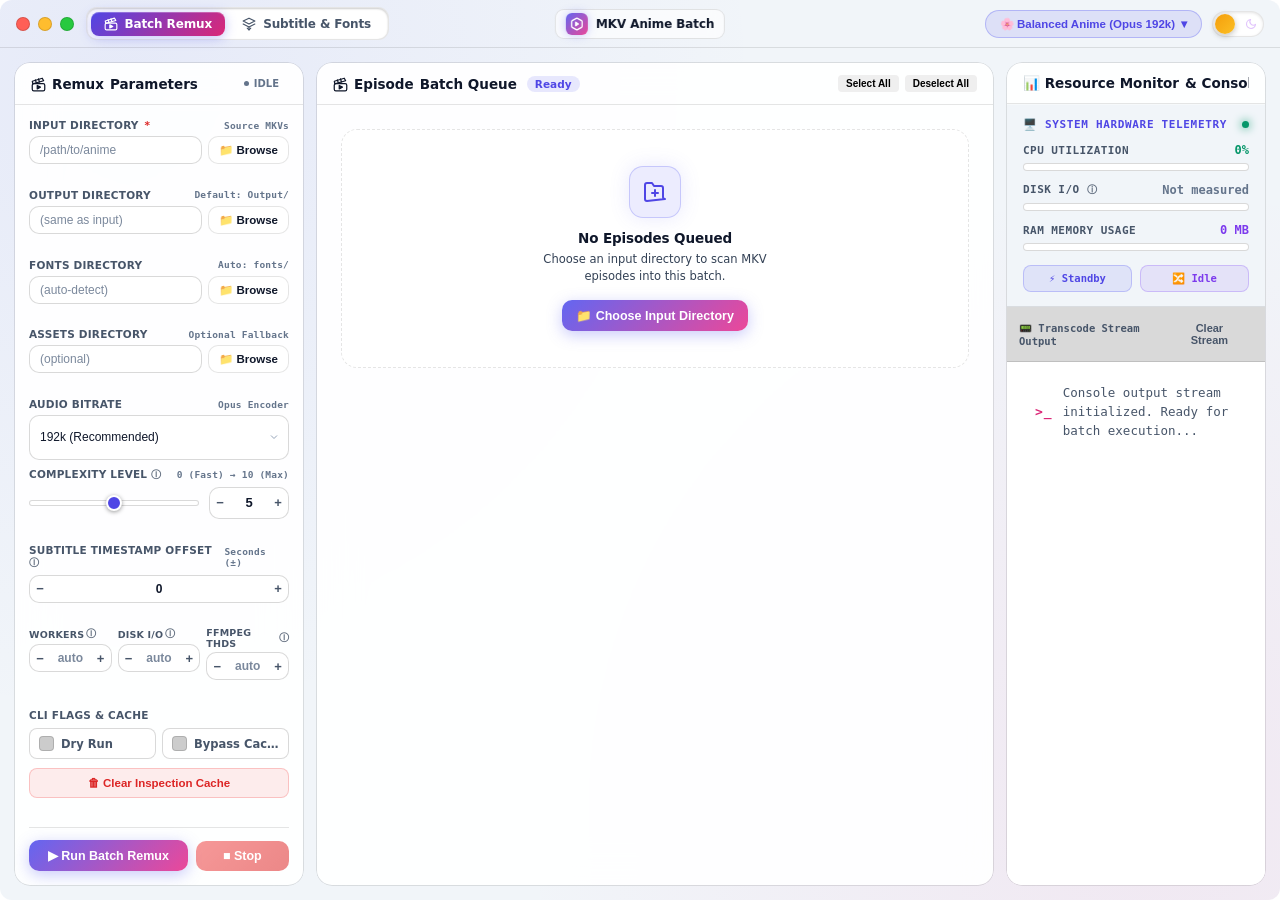
==== commit 9cf45108: "fix(desktop): Disk I/O inputs default to the engine's value Follow-up to the PR #58 review.  - The R" ====
--- a/desktop-tauri/ui/index.html
+++ b/desktop-tauri/ui/index.html
@@ -298,7 +298,7 @@
                       <label class="form-label compact">Disk I/O <span title="Max concurrent disk I/O streams (0-64; 0 = same as Workers)" class="info-tip">ⓘ</span></label>
                       <div class="number-stepper">
                         <button type="button" class="stepper-btn minus" aria-label="Decrease IO jobs">−</button>
-                        <input type="number" id="remux-io-jobs" value="2" min="0" max="64" />
+                        <input type="number" id="remux-io-jobs" placeholder="auto" min="0" max="64" />
                         <button type="button" class="stepper-btn plus" aria-label="Increase IO jobs">+</button>
                       </div>
                     </div>
@@ -555,7 +555,7 @@
                   <label class="form-label compact">Disk I/O Jobs <span title="Max concurrent disk I/O streams (0-64; 0 = same as Workers)" class="info-tip">ⓘ</span></label>
                   <div class="number-stepper">
                     <button type="button" class="stepper-btn minus" aria-label="Decrease IO jobs">−</button>
-                    <input type="number" id="extract-io-jobs" value="2" min="0" max="64" />
+                    <input type="number" id="extract-io-jobs" placeholder="auto" min="0" max="64" />
                     <button type="button" class="stepper-btn plus" aria-label="Increase IO jobs">+</button>
                   </div>
                 </div>
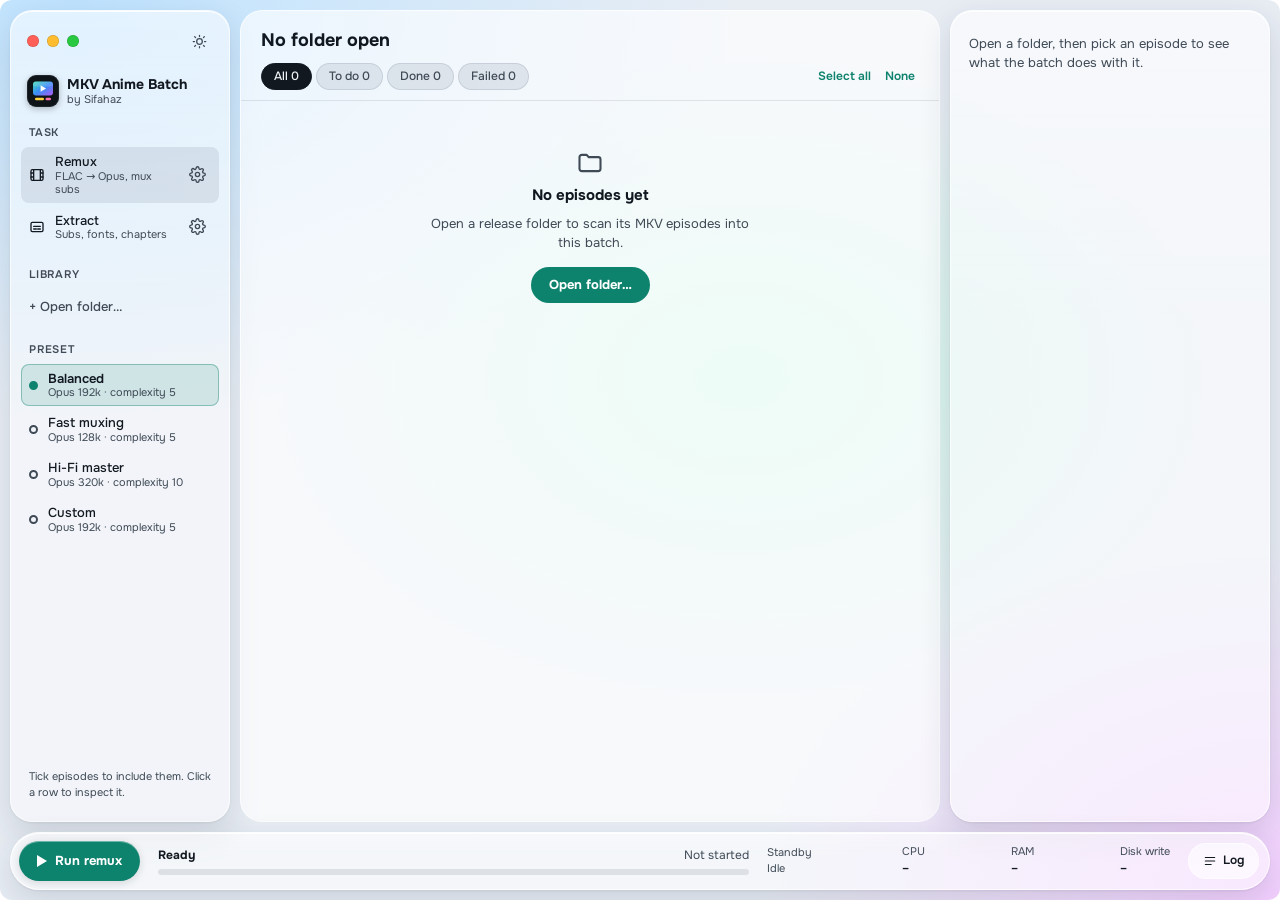
==== commit 7825ce9b: "feat(desktop): Library + Inspector redesign of the webview Replace the three-column Remux and Extrac" ====
--- a/desktop-tauri/ui/index.html
+++ b/desktop-tauri/ui/index.html
@@ -1,5 +1,5 @@
 <!DOCTYPE html>
-<html lang="en">
+<html lang="en" data-view="remux">
 <head>
   <meta charset="UTF-8" />
   <meta name="viewport" content="width=device-width, initial-scale=1.0" />
@@ -21,751 +21,447 @@
   <div class="resize-handle se" data-direction="se"></div>
   <div class="resize-handle sw" data-direction="sw"></div>
 
-  <!-- ─── Titlebar ───────────────────────────────────────────────────────── -->
-  <div class="titlebar">
-    <div class="titlebar-drag-region" data-tauri-drag-region></div>
-
-    <!-- Left: window controls & view tabs -->
-    <div class="titlebar-left">
-      <div class="traffic-lights">
-        <button class="tl-btn tl-close" id="btn-close" title="Close" type="button">
-          <svg width="10" height="10" viewBox="0 0 12 12" fill="none" stroke="currentColor" stroke-width="1.8" stroke-linecap="round">
-            <line x1="2" y1="2" x2="10" y2="10"></line>
-            <line x1="10" y1="2" x2="2" y2="10"></line>
+  <div class="panes">
+
+    <!-- ─── Sidebar ─────────────────────────────────────────────────────── -->
+    <aside class="side glass" aria-label="Tasks and library">
+      <div class="side-top" data-tauri-drag-region>
+        <div class="traffic-lights">
+          <button class="tl-btn tl-close" id="btn-close" type="button" title="Close" aria-label="Close window"></button>
+          <button class="tl-btn tl-min" id="btn-min" type="button" title="Minimize" aria-label="Minimize window"></button>
+          <button class="tl-btn tl-max" id="btn-max" type="button" title="Maximize" aria-label="Maximize window"></button>
+        </div>
+        <button class="icon-btn theme-btn" id="btn-theme" type="button" title="Toggle light and dark theme (Ctrl+T)" aria-label="Toggle theme">
+          <svg class="sun-icon" width="15" height="15" viewBox="0 0 24 24" fill="none" stroke="currentColor" stroke-width="2" stroke-linecap="round" aria-hidden="true"><circle cx="12" cy="12" r="4.5"/><path d="M12 2v2M12 20v2M4.2 4.2l1.4 1.4M18.4 18.4l1.4 1.4M2 12h2M20 12h2M4.2 19.8l1.4-1.4M18.4 5.6l1.4-1.4"/></svg>
+          <svg class="moon-icon" width="15" height="15" viewBox="0 0 24 24" fill="none" stroke="currentColor" stroke-width="2" stroke-linejoin="round" aria-hidden="true"><path d="M21 12.8A9 9 0 1 1 11.2 3a7 7 0 0 0 9.8 9.8z"/></svg>
+        </button>
+      </div>
+
+      <div class="brand" data-tauri-drag-region>
+        <span class="brand-tile" aria-hidden="true">
+          <svg width="24" height="24" viewBox="0 0 24 24">
+            <defs>
+              <linearGradient id="mk-screen" x1="0" y1="0" x2="1" y2="1"><stop offset="0" stop-color="#3ddbb4"/><stop offset="0.5" stop-color="#3b8cf6"/><stop offset="1" stop-color="#b05cf6"/></linearGradient>
+            </defs>
+            <rect x="2" y="2.5" width="20" height="14" rx="3" fill="url(#mk-screen)"/>
+            <rect x="2" y="2.5" width="20" height="5" rx="2.5" fill="#ffffff" opacity="0.14"/>
+            <path d="M9.6 6.3v6.4l5.4-3.2z" fill="#ffffff"/>
+            <rect x="4" y="18.8" width="9" height="2.4" rx="1.2" fill="#ffd23f"/>
+            <rect x="14.5" y="18.8" width="5.5" height="2.4" rx="1.2" fill="#ff6fae"/>
           </svg>
+        </span>
+        <span class="brand-name">MKV Anime Batch<small>by Sifahaz</small></span>
+      </div>
+
+      <section class="side-group" aria-labelledby="side-task">
+        <h2 id="side-task">Task</h2>
+        <div class="task-row">
+          <button class="nav pipeline-tab-btn active" id="nav-remux" data-view="remux" type="button" aria-current="page">
+            <svg width="16" height="16" viewBox="0 0 24 24" fill="none" stroke="currentColor" stroke-width="2" stroke-linecap="round" aria-hidden="true"><rect x="3" y="4" width="18" height="16" rx="2"/><path d="M7 4v16M17 4v16M3 9h4M3 15h4M17 9h4M17 15h4"/></svg>
+            <span class="nav-text">Remux<small>FLAC → Opus, mux subs</small></span>
+            <span class="status-pill status-idle" id="remux-status"><span class="status-dot"></span> Idle</span>
+          </button>
+          <button class="icon-btn task-settings-btn" data-view="remux" type="button" title="Remux settings" aria-label="Remux settings" aria-haspopup="dialog">
+            <svg width="17" height="17" viewBox="0 0 24 24" fill="none" stroke="currentColor" stroke-width="1.9" stroke-linecap="round" stroke-linejoin="round" aria-hidden="true"><circle cx="12" cy="12" r="3"/><path d="M19.4 15a1.65 1.65 0 0 0 .33 1.82l.06.06a2 2 0 1 1-2.83 2.83l-.06-.06a1.65 1.65 0 0 0-1.82-.33 1.65 1.65 0 0 0-1 1.51V21a2 2 0 0 1-4 0v-.09A1.65 1.65 0 0 0 9 19.4a1.65 1.65 0 0 0-1.82.33l-.06.06a2 2 0 1 1-2.83-2.83l.06-.06A1.65 1.65 0 0 0 4.68 15a1.65 1.65 0 0 0-1.51-1H3a2 2 0 0 1 0-4h.09A1.65 1.65 0 0 0 4.6 9a1.65 1.65 0 0 0-.33-1.82l-.06-.06a2 2 0 1 1 2.83-2.83l.06.06A1.65 1.65 0 0 0 9 4.68a1.65 1.65 0 0 0 1-1.51V3a2 2 0 0 1 4 0v.09a1.65 1.65 0 0 0 1 1.51 1.65 1.65 0 0 0 1.82-.33l.06-.06a2 2 0 1 1 2.83 2.83l-.06.06A1.65 1.65 0 0 0 19.4 9a1.65 1.65 0 0 0 1.51 1H21a2 2 0 0 1 0 4h-.09a1.65 1.65 0 0 0-1.51 1z"/></svg>
+          </button>
+        </div>
+        <div class="task-row">
+          <button class="nav pipeline-tab-btn" id="nav-extract" data-view="extract" type="button">
+            <svg width="16" height="16" viewBox="0 0 24 24" fill="none" stroke="currentColor" stroke-width="2" stroke-linecap="round" aria-hidden="true"><rect x="3" y="5" width="18" height="14" rx="2"/><path d="M7 15h4M13 15h4M7 11h10"/></svg>
+            <span class="nav-text">Extract<small>Subs, fonts, chapters</small></span>
+            <span class="status-pill status-idle" id="extract-status"><span class="status-dot"></span> Idle</span>
+          </button>
+          <button class="icon-btn task-settings-btn" data-view="extract" type="button" title="Extract settings" aria-label="Extract settings" aria-haspopup="dialog">
+            <svg width="17" height="17" viewBox="0 0 24 24" fill="none" stroke="currentColor" stroke-width="1.9" stroke-linecap="round" stroke-linejoin="round" aria-hidden="true"><circle cx="12" cy="12" r="3"/><path d="M19.4 15a1.65 1.65 0 0 0 .33 1.82l.06.06a2 2 0 1 1-2.83 2.83l-.06-.06a1.65 1.65 0 0 0-1.82-.33 1.65 1.65 0 0 0-1 1.51V21a2 2 0 0 1-4 0v-.09A1.65 1.65 0 0 0 9 19.4a1.65 1.65 0 0 0-1.82.33l-.06.06a2 2 0 1 1-2.83-2.83l.06-.06A1.65 1.65 0 0 0 4.68 15a1.65 1.65 0 0 0-1.51-1H3a2 2 0 0 1 0-4h.09A1.65 1.65 0 0 0 4.6 9a1.65 1.65 0 0 0-.33-1.82l-.06-.06a2 2 0 1 1 2.83-2.83l.06.06A1.65 1.65 0 0 0 9 4.68a1.65 1.65 0 0 0 1-1.51V3a2 2 0 0 1 4 0v.09a1.65 1.65 0 0 0 1 1.51 1.65 1.65 0 0 0 1.82-.33l.06-.06a2 2 0 1 1 2.83 2.83l-.06.06A1.65 1.65 0 0 0 19.4 9a1.65 1.65 0 0 0 1.51 1H21a2 2 0 0 1 0 4h-.09a1.65 1.65 0 0 0-1.51 1z"/></svg>
+          </button>
+        </div>
+      </section>
+
+      <section class="side-group" aria-labelledby="side-library">
+        <h2 id="side-library">Library</h2>
+        <div class="library-tree" id="library-tree"></div>
+        <button class="nav lib-open lock-while-job" id="library-open" type="button">+ Open folder…</button>
+      </section>
+
+      <section class="side-group" aria-labelledby="side-preset" data-for="remux">
+        <h2 id="side-preset">Preset
+          <span class="locked-label">
+            <svg width="11" height="11" viewBox="0 0 24 24" fill="none" stroke="currentColor" stroke-width="2.4" stroke-linecap="round" aria-hidden="true"><rect x="5" y="11" width="14" height="10" rx="2"/><path d="M8 11V7a4 4 0 0 1 8 0v4"/></svg>Locked
+          </span>
+        </h2>
+        <button class="nav preset-row profile-option-item lock-while-job active" type="button" data-preset="balanced" aria-pressed="true">
+          <span class="preset-dot" aria-hidden="true"></span>
+          <span class="nav-text">Balanced<small>Opus 192k · complexity 5</small></span>
         </button>
-        <button class="tl-btn tl-min" id="btn-min" title="Minimize" type="button">
-          <svg width="10" height="10" viewBox="0 0 12 12" fill="none" stroke="currentColor" stroke-width="1.8" stroke-linecap="round">
-            <line x1="2" y1="6" x2="10" y2="6"></line>
-          </svg>
+        <button class="nav preset-row profile-option-item lock-while-job" type="button" data-preset="fast" aria-pressed="false">
+          <span class="preset-dot" aria-hidden="true"></span>
+          <span class="nav-text">Fast muxing<small>Opus 128k · complexity 5</small></span>
         </button>
-        <button class="tl-btn tl-max" id="btn-max" title="Maximize" type="button">
-          <svg width="10" height="10" viewBox="0 0 12 12" fill="none" stroke="currentColor" stroke-width="1.8" stroke-linecap="round">
-            <rect x="2.5" y="2.5" width="7" height="7" rx="1.5"></rect>
-          </svg>
+        <button class="nav preset-row profile-option-item lock-while-job" type="button" data-preset="hifi" aria-pressed="false">
+          <span class="preset-dot" aria-hidden="true"></span>
+          <span class="nav-text">Hi-Fi master<small>Opus 320k · complexity 10</small></span>
         </button>
-      </div>
-
-      <nav class="pipeline-tab-group" role="tablist">
-        <button class="pipeline-tab-btn active" data-view="remux" id="nav-remux" role="tab" aria-selected="true" aria-label="Batch Remux">
-          <span class="tab-icon">
-            <svg class="app-icon" width="14" height="14" viewBox="0 0 24 24" fill="none" stroke="currentColor" stroke-width="2" stroke-linecap="round" stroke-linejoin="round">
-              <path d="M20.2 6 3 11l-.9-4.2L18 2l2.2 4z"></path>
-              <line x1="7" y1="4.5" x2="8.5" y2="9.5"></line>
-              <line x1="12" y1="3" x2="13.5" y2="8"></line>
-              <rect x="2" y="10.5" width="20" height="11.5" rx="2.5"></rect>
-              <polygon points="10 13.5 15 16.2 10 19" fill="currentColor"></polygon>
-            </svg>
-          </span>
-          <span>Batch Remux</span>
+        <button class="nav preset-row profile-option-item lock-while-job" type="button" data-preset="custom" aria-pressed="false">
+          <span class="preset-dot" aria-hidden="true"></span>
+          <span class="nav-text">Custom<small id="preset-custom-sub">Your own bitrate and complexity</small></span>
         </button>
-        <button class="pipeline-tab-btn" data-view="extract" id="nav-extract" role="tab" aria-selected="false" aria-label="Subtitle and Fonts Extractor">
-          <span class="tab-icon">
-            <svg class="app-icon" width="14" height="14" viewBox="0 0 24 24" fill="none" stroke="currentColor" stroke-width="2" stroke-linecap="round" stroke-linejoin="round">
-              <polygon points="12 2 2 7 12 12 22 7 12 2"></polygon>
-              <polyline points="2 12 12 17 22 12"></polyline>
-              <path d="M12 17v5"></path>
-              <polyline points="9 19 12 22 15 19"></polyline>
-            </svg>
-          </span>
-          <span>Subtitle &amp; Fonts</span>
-        </button>
-      </nav>
-    </div>
-
-    <!-- Center: app brand -->
-    <div class="titlebar-center">
-      <div class="titlebar-brand">
-        <div class="titlebar-logo-badge">
-          <svg width="14" height="14" viewBox="0 0 24 24" fill="none" stroke="currentColor" stroke-width="2.2" stroke-linecap="round" stroke-linejoin="round">
-            <path d="M21 16V8a2 2 0 0 0-1-1.73l-7-4a2 2 0 0 0-2 0l-7 4A2 2 0 0 0 3 8v8a2 2 0 0 0 1 1.73l7 4a2 2 0 0 0 2 0l7-4A2 2 0 0 0 21 16z"></path>
-            <polygon points="10 9 14.5 12 10 15" fill="currentColor"></polygon>
-          </svg>
-        </div>
-        <span class="brand-name">MKV Anime Batch</span>
-      </div>
-    </div>
-
-    <!-- Right: preset profile & theme toggle -->
-    <div class="titlebar-actions">
-      <div class="profile-dropdown-wrapper" id="profile-dropdown-wrapper">
-        <button class="preset-pill-btn" id="active-profile-btn" type="button" aria-haspopup="true" aria-expanded="false" aria-controls="profile-dropdown-menu">
-          <span id="active-profile-name">🌸 Balanced Anime (Opus 192k)</span> ▾
-        </button>
-        <div class="profile-dropdown-menu" id="profile-dropdown-menu">
-          <button class="profile-option-item active" type="button" data-preset="balanced" aria-pressed="true">
-            <span class="preset-icon">🌸</span>
-            <div class="preset-info">
-              <div class="preset-title">Balanced Anime (Opus 192k)</div>
-              <div class="preset-sub">Opus 192k • Complexity 5</div>
-            </div>
-          </button>
-          <button class="profile-option-item" type="button" data-preset="fast" aria-pressed="false">
-            <span class="preset-icon">⚡</span>
-            <div class="preset-info">
-              <div class="preset-title">Fast Muxing</div>
-              <div class="preset-sub">Opus 128k • Complexity 5</div>
-            </div>
-          </button>
-          <button class="profile-option-item" type="button" data-preset="hifi" aria-pressed="false">
-            <span class="preset-icon">🎧</span>
-            <div class="preset-info">
-              <div class="preset-title">Hi-Fi Master (320k)</div>
-              <div class="preset-sub">Opus 320k • Complexity 10</div>
-            </div>
-          </button>
-          <button class="profile-option-item" type="button" data-preset="custom" aria-pressed="false">
-            <span class="preset-icon">🛠️</span>
-            <div class="preset-info">
-              <div class="preset-title">Custom Configuration</div>
-              <div class="preset-sub">User-defined pipeline parameters</div>
-            </div>
-          </button>
-        </div>
-      </div>
-
-      <div class="header-mode-badge" id="extract-header-badge" style="display: none;">
-        <span class="mode-badge-dot"></span>
-        <span>
-          <svg class="app-icon" width="13" height="13" viewBox="0 0 24 24" fill="none" stroke="currentColor" stroke-width="2" stroke-linecap="round" stroke-linejoin="round">
-            <polygon points="12 2 2 7 12 12 22 7 12 2"></polygon>
-            <polyline points="2 12 12 17 22 12"></polyline>
-            <path d="M12 17v5"></path>
-            <polyline points="9 19 12 22 15 19"></polyline>
-          </svg>
-          Extractor Pipeline
-        </span>
-      </div>
-
-      <button class="theme-toggle-switch" id="btn-theme" title="Toggle Light/Dark Theme" type="button" aria-label="Toggle theme">
-        <div class="theme-toggle-track">
-          <svg class="theme-icon sun-icon" width="12" height="12" viewBox="0 0 24 24" fill="none" stroke="currentColor" stroke-width="2.2" stroke-linecap="round" stroke-linejoin="round">
-            <circle cx="12" cy="12" r="5"></circle>
-            <line x1="12" y1="1" x2="12" y2="3"></line>
-            <line x1="12" y1="21" x2="12" y2="23"></line>
-            <line x1="4.22" y1="4.22" x2="5.64" y2="5.64"></line>
-            <line x1="18.36" y1="18.36" x2="19.78" y2="19.78"></line>
-            <line x1="1" y1="12" x2="3" y2="12"></line>
-            <line x1="21" y1="12" x2="23" y2="12"></line>
-            <line x1="4.22" y1="19.78" x2="5.64" y2="18.36"></line>
-            <line x1="18.36" y1="5.64" x2="19.78" y2="4.22"></line>
-          </svg>
-          <svg class="theme-icon moon-icon" width="12" height="12" viewBox="0 0 24 24" fill="none" stroke="currentColor" stroke-width="2.2" stroke-linecap="round" stroke-linejoin="round">
-            <path d="M21 12.79A9 9 0 1 1 11.21 3 7 7 0 0 0 21 12.79z"></path>
-          </svg>
-        </div>
-        <div class="theme-toggle-knob"></div>
-      </button>
-    </div>
+      </section>
+
+      <p class="side-hint">
+        <span class="hint-idle">Tick episodes to include them. Click a row to inspect it.</span>
+        <span class="hint-locked">Selection is locked while the batch runs.</span>
+      </p>
+    </aside>
+
+    <!-- ─── Episode lists, one per task ─────────────────────────────────── -->
+    <main class="main" data-for="remux" aria-labelledby="remux-title">
+      <header class="list-head" data-tauri-drag-region>
+        <h1 class="release-title" id="remux-title">No folder open</h1>
+        <p class="crumbs list-path" id="remux-path"></p>
+        <div class="list-tools">
+          <div class="filters" role="group" aria-label="Filter episodes">
+            <button class="chip filter-chip is-on" type="button" data-mode="remux" data-filter="all" aria-pressed="true">All <span class="n">0</span></button>
+            <button class="chip filter-chip" type="button" data-mode="remux" data-filter="todo" aria-pressed="false">To do <span class="n">0</span></button>
+            <button class="chip filter-chip" type="button" data-mode="remux" data-filter="done" aria-pressed="false">Done <span class="n">0</span></button>
+            <button class="chip filter-chip" type="button" data-mode="remux" data-filter="failed" aria-pressed="false">Failed <span class="n">0</span></button>
+          </div>
+          <span class="spacer"></span>
+          <button class="link-btn" type="button" id="remux-select-all">Select all</button>
+          <button class="link-btn" type="button" id="remux-deselect-all">None</button>
+        </div>
+      </header>
+      <div class="list" id="remux-episode-list">
+        <div class="empty-state-card">
+          <svg class="empty-icon" width="28" height="28" viewBox="0 0 24 24" fill="none" stroke="currentColor" stroke-width="1.8" stroke-linejoin="round" aria-hidden="true"><path d="M3 7a2 2 0 0 1 2-2h4l2 2h8a2 2 0 0 1 2 2v8a2 2 0 0 1-2 2H5a2 2 0 0 1-2-2z"/></svg>
+          <div class="empty-state-title">No episodes yet</div>
+          <div class="empty-state-desc">Open a release folder to scan its MKV episodes into this batch.</div>
+          <button class="btn btn-accent empty-state-action" type="button" data-target="remux-input-dir">Open folder…</button>
+        </div>
+      </div>
+      <p class="filter-empty" id="remux-filter-empty" hidden>No episodes match this filter.</p>
+    </main>
+
+    <main class="main" data-for="extract" aria-labelledby="extract-title">
+      <header class="list-head" data-tauri-drag-region>
+        <h1 class="release-title" id="extract-title">No folder open</h1>
+        <p class="crumbs list-path" id="extract-path"></p>
+        <div class="list-tools">
+          <div class="filters" role="group" aria-label="Filter episodes">
+            <button class="chip filter-chip is-on" type="button" data-mode="extract" data-filter="all" aria-pressed="true">All <span class="n">0</span></button>
+            <button class="chip filter-chip" type="button" data-mode="extract" data-filter="todo" aria-pressed="false">To do <span class="n">0</span></button>
+            <button class="chip filter-chip" type="button" data-mode="extract" data-filter="done" aria-pressed="false">Done <span class="n">0</span></button>
+            <button class="chip filter-chip" type="button" data-mode="extract" data-filter="failed" aria-pressed="false">Failed <span class="n">0</span></button>
+          </div>
+          <span class="spacer"></span>
+          <button class="link-btn" type="button" id="extract-select-all">Select all</button>
+          <button class="link-btn" type="button" id="extract-deselect-all">None</button>
+        </div>
+      </header>
+      <div class="list" id="extract-episode-list">
+        <div class="empty-state-card">
+          <svg class="empty-icon" width="28" height="28" viewBox="0 0 24 24" fill="none" stroke="currentColor" stroke-width="1.8" stroke-linejoin="round" aria-hidden="true"><path d="M3 7a2 2 0 0 1 2-2h4l2 2h8a2 2 0 0 1 2 2v8a2 2 0 0 1-2 2H5a2 2 0 0 1-2-2z"/></svg>
+          <div class="empty-state-title">No episodes yet</div>
+          <div class="empty-state-desc">Open a release folder to scan its MKV episodes into this batch.</div>
+          <button class="btn btn-accent empty-state-action" type="button" data-target="extract-input-dir">Open folder…</button>
+        </div>
+      </div>
+      <p class="filter-empty" id="extract-filter-empty" hidden>No episodes match this filter.</p>
+    </main>
+
+    <!-- ─── Inspector ───────────────────────────────────────────────────── -->
+    <aside class="insp glass" id="inspector" aria-label="Episode details">
+      <p class="insp-empty" id="insp-empty">Open a folder, then pick an episode to see what the batch does with it.</p>
+      <div class="insp-body" id="insp-body" hidden>
+        <div class="insp-head">
+          <span class="insp-num" id="insp-num"></span>
+          <div class="insp-head-text">
+            <h3 id="insp-title"></h3>
+            <small class="crumbs" id="insp-path"></small>
+          </div>
+        </div>
+
+        <div class="insp-error" id="insp-error" hidden></div>
+
+        <section class="insp-section">
+          <h4>Output</h4>
+          <dl class="insp-dl">
+            <dt>Status</dt><dd><span class="pill tone-mute" id="insp-status"></span></dd>
+            <dt>Video</dt><dd id="insp-video"></dd>
+            <dt id="insp-audio-label">Audio</dt><dd id="insp-audio"></dd>
+            <dt>Folder</dt><dd class="crumbs" id="insp-out"></dd>
+          </dl>
+        </section>
+
+        <section class="insp-section" data-for="remux">
+          <h4>Subtitle · why this one</h4>
+          <ol class="ladder" id="insp-ladder"></ol>
+          <div class="assign-row">
+            <label class="sr-only" for="sub-assign-select">Assign subtitle</label>
+            <select id="sub-assign-select" class="field lock-while-job"></select>
+            <button class="link-btn lock-while-job" type="button" id="sub-assign-reset" hidden>Reset</button>
+          </div>
+          <div class="assign-opts" id="sub-assign-opts" hidden>
+            <label class="field-label">Language
+              <select id="sub-lang-select" class="field lock-while-job">
+                <option value="ind">Indonesian (ind)</option>
+                <option value="eng">English (eng)</option>
+                <option value="jpn">Japanese (jpn)</option>
+                <option value="custom">Custom tag…</option>
+              </select>
+            </label>
+            <label class="field-label" id="sub-lang-custom-label" hidden>Language tag
+              <input type="text" id="sub-lang-custom" class="field lock-while-job" maxlength="3" placeholder="ISO 639-2, e.g. may" />
+            </label>
+            <label class="field-label">Track title
+              <input type="text" id="sub-title-input" class="field lock-while-job" placeholder="e.g. Dialogue" />
+            </label>
+            <label class="field-label">Offset (ms)
+              <input type="number" id="sub-offset-input" class="field lock-while-job" step="100" placeholder="0" />
+            </label>
+          </div>
+        </section>
+
+        <section class="insp-section">
+          <h4 id="insp-fonts-head">Fonts</h4>
+          <div class="font-chips" id="insp-fonts"></div>
+        </section>
+      </div>
+    </aside>
   </div>
 
-  <!-- ─── Workspace ──────────────────────────────────────────────────────── -->
-  <div class="layout">
-    <div class="content">
-
-      <!-- ─── Remux View ─────────────────────────────────────────────────── -->
-      <div class="view active" id="view-remux">
-        <div class="view-3col-layout">
-
-          <!-- Col 1: parameters, Run/Stop -->
-          <div class="glass-panel col-options">
-            <div class="panel-header">
-              <span class="panel-title">
-                <span>
-                  <svg class="app-icon" width="15" height="15" viewBox="0 0 24 24" fill="none" stroke="currentColor" stroke-width="2" stroke-linecap="round" stroke-linejoin="round">
-                    <path d="M20.2 6 3 11l-.9-4.2L18 2l2.2 4z"></path>
-                    <line x1="7" y1="4.5" x2="8.5" y2="9.5"></line>
-                    <line x1="12" y1="3" x2="13.5" y2="8"></line>
-                    <rect x="2" y="10.5" width="20" height="11.5" rx="2.5"></rect>
-                    <polygon points="10 13.5 15 16.2 10 19" fill="currentColor"></polygon>
-                  </svg>
-                </span>
-                <span class="panel-title-prefix-remux">Remux </span>Parameters
+  <!-- ─── Bottom bar ──────────────────────────────────────────────────────── -->
+  <footer class="bar glass">
+    <div class="bar-run" data-for="remux">
+      <button class="cap btn-run" id="remux-run" type="button">Run remux</button>
+      <button class="cap btn-stop" id="remux-stop" type="button" disabled hidden>Stop</button>
+    </div>
+    <div class="bar-run" data-for="extract">
+      <button class="cap btn-run" id="extract-run" type="button">Run extract</button>
+      <button class="cap btn-stop" id="extract-stop" type="button" disabled hidden>Stop</button>
+    </div>
+
+    <div class="bar-progress" data-for="remux">
+      <div class="bar-line"><b id="remux-queue-count">Ready</b><span class="bar-clock" id="remux-clock">Not started</span></div>
+      <div class="stack" id="remux-stack" aria-hidden="true"><i class="seg-done"></i><i class="seg-skip"></i><i class="seg-fail"></i><i class="seg-live"></i></div>
+    </div>
+    <div class="bar-progress" data-for="extract">
+      <div class="bar-line"><b id="extract-queue-count">Ready</b><span class="bar-clock" id="extract-clock">Not started</span></div>
+      <div class="stack" id="extract-stack" aria-hidden="true"><i class="seg-done"></i><i class="seg-skip"></i><i class="seg-fail"></i><i class="seg-live"></i></div>
+    </div>
+
+    <div class="bar-chips" title="Workers and disk I/O jobs: the engine's defaults, or the running batch's own">
+      <span class="metric-workers-chip">Standby</span>
+      <span class="metric-iojobs-chip">Idle</span>
+    </div>
+
+    <div class="tel">
+      <div class="tel-item tone-accent">
+        <svg width="64" height="20" viewBox="0 0 64 20" aria-hidden="true"><polyline id="tel-cpu-line" points=""/></svg>
+        <span>CPU<b id="tel-cpu">–</b></span>
+      </div>
+      <div class="tel-item tone-done">
+        <svg width="64" height="20" viewBox="0 0 64 20" aria-hidden="true"><polyline id="tel-ram-line" points=""/></svg>
+        <span>RAM<b id="tel-ram">–</b></span>
+      </div>
+      <div class="tel-item tone-info" title="Write rate of the app and its media tools">
+        <svg width="64" height="20" viewBox="0 0 64 20" aria-hidden="true"><polyline id="tel-disk-line" points=""/></svg>
+        <span>Disk write<b id="tel-disk">–</b></span>
+      </div>
+    </div>
+
+    <button class="pill-btn" id="btn-log" type="button" aria-expanded="false" aria-controls="log-drawer">
+      <svg width="14" height="14" viewBox="0 0 24 24" fill="none" stroke="currentColor" stroke-width="2" stroke-linecap="round" aria-hidden="true"><path d="M4 6h16M4 12h16M4 18h10"/></svg>
+      Log <span class="badge" id="log-badge" hidden>0</span>
+    </button>
+  </footer>
+
+  <!-- ─── Log drawer ──────────────────────────────────────────────────────── -->
+  <section class="logdrawer glass" id="log-drawer" aria-label="Log" hidden>
+    <header class="logdrawer-head">
+      <span>Log · <span data-for="remux">Remux</span><span data-for="extract">Extract</span></span>
+      <span class="logdrawer-actions">
+        <button class="link-btn" type="button" id="log-copy" title="Copies the log with its real file paths, for bug reports">Copy</button>
+        <button class="link-btn" type="button" id="log-close">Close</button>
+      </span>
+    </header>
+    <div class="log-body" id="remux-log" data-for="remux" aria-live="polite"></div>
+    <div class="log-body" id="extract-log" data-for="extract" aria-live="polite"></div>
+  </section>
+
+</div><!-- /#app -->
+
+<!-- ─── Settings sheet ─────────────────────────────────────────────────────── -->
+<dialog class="overlay" id="settings-sheet" aria-labelledby="sheet-title">
+  <section class="sheet glass">
+    <header class="sheet-head">
+      <div>
+        <h2 id="sheet-title"><span data-for="remux">Remux</span><span data-for="extract">Extract</span> settings</h2>
+        <p>Applies to every episode in the next batch.</p>
+      </div>
+      <button class="cap btn-run" type="button" id="sheet-done">Done</button>
+    </header>
+
+    <div class="sheet-body">
+      <p class="locked-note">Locked while a batch runs. Changes apply to the next batch.</p>
+
+      <fieldset class="settings" id="remux-settings" data-for="remux">
+        <legend class="sr-only">Remux settings</legend>
+        <section class="sheet-section">
+          <h3>Folders</h3>
+          <label class="field-label"><span>Input folder <span class="required">required</span></span>
+            <span class="input-row">
+              <input type="text" class="field mono" id="remux-input-dir" placeholder="Release folder with the MKV episodes" />
+              <button class="browse-btn" type="button" data-target="remux-input-dir">Browse…</button>
+            </span>
+          </label>
+          <label class="field-label">Output directory
+            <span class="input-row">
+              <input type="text" class="field mono" id="remux-out-dir" placeholder="Output folder next to the input" />
+              <button class="browse-btn" type="button" data-target="remux-out-dir">Browse…</button>
+            </span>
+          </label>
+          <label class="field-label">Fonts directory
+            <span class="input-row">
+              <input type="text" class="field mono" id="remux-fonts-dir" placeholder="Auto: fonts folder" />
+              <button class="browse-btn" type="button" data-target="remux-fonts-dir">Browse…</button>
+            </span>
+          </label>
+          <label class="field-label">Assets directory
+            <span class="input-row">
+              <input type="text" class="field mono" id="remux-assets-dir" placeholder="Optional fallback for subtitles" />
+              <button class="browse-btn" type="button" data-target="remux-assets-dir">Browse…</button>
+            </span>
+          </label>
+        </section>
+
+        <section class="sheet-section grid-2">
+          <h3>Audio &amp; subtitles</h3>
+          <label class="field-label">Opus bitrate
+            <select class="field" id="remux-bitrate">
+              <option value="128k">128k</option>
+              <option value="160k">160k</option>
+              <option value="192k" selected>192k</option>
+              <option value="256k">256k</option>
+              <option value="320k">320k</option>
+            </select>
+          </label>
+          <label class="field-label">Subtitle offset (seconds)
+            <span class="number-stepper">
+              <button type="button" class="stepper-btn minus" aria-label="Decrease offset">−</button>
+              <input type="number" class="field" id="remux-sub-offset" value="0" step="0.5" placeholder="0.0" />
+              <button type="button" class="stepper-btn plus" aria-label="Increase offset">+</button>
+            </span>
+          </label>
+          <label class="field-label span-2" title="libopus encoding complexity: 0 is fastest, 10 is best quality">Encoder complexity
+            <span class="range-row">
+              <input type="range" id="remux-complexity" value="5" min="0" max="10" step="1" aria-label="Encoder complexity" />
+              <input type="number" class="field cplx-val" id="remux-cplx-val" value="5" min="0" max="10" aria-label="Encoder complexity value" />
+            </span>
+          </label>
+        </section>
+
+        <section class="sheet-section">
+          <h3>Performance</h3>
+          <div class="grid-3">
+            <label class="field-label" title="Episodes processed at once (1–64; empty is auto)">Workers
+              <span class="number-stepper">
+                <button type="button" class="stepper-btn minus" aria-label="Decrease workers">−</button>
+                <input type="number" class="field" id="remux-workers" placeholder="auto" min="1" max="64" />
+                <button type="button" class="stepper-btn plus" aria-label="Increase workers">+</button>
               </span>
-              <span class="status-pill status-idle" id="remux-status">
-                <span class="status-dot"></span> Idle
+            </label>
+            <label class="field-label" title="Concurrent disk I/O streams (0–64; 0 is the same as Workers)">Disk I/O
+              <span class="number-stepper">
+                <button type="button" class="stepper-btn minus" aria-label="Decrease disk I/O jobs">−</button>
+                <input type="number" class="field" id="remux-io-jobs" placeholder="auto" min="0" max="64" />
+                <button type="button" class="stepper-btn plus" aria-label="Increase disk I/O jobs">+</button>
               </span>
-            </div>
-
-            <div class="panel-body" style="display:flex; flex-direction:column;">
-              <div class="form-grid" style="flex:1;">
-
-                <!-- Input Dir -->
-                <div class="form-group full">
-                  <div class="form-label-row">
-                    <label class="form-label">Input Directory <span class="required">*</span></label>
-                    <span class="field-hint">Source MKVs</span>
-                  </div>
-                  <div class="input-row">
-                    <input type="text" id="remux-input-dir" placeholder="/path/to/anime" />
-                    <button class="browse-btn" data-target="remux-input-dir">📁 Browse</button>
-                  </div>
-                </div>
-
-                <!-- Output Dir -->
-                <div class="form-group full">
-                  <div class="form-label-row">
-                    <label class="form-label">Output Directory</label>
-                    <span class="field-hint">Default: Output/</span>
-                  </div>
-                  <div class="input-row">
-                    <input type="text" id="remux-out-dir" placeholder="(same as input)" />
-                    <button class="browse-btn" data-target="remux-out-dir">📁 Browse</button>
-                  </div>
-                </div>
-
-                <!-- Fonts Dir -->
-                <div class="form-group full">
-                  <div class="form-label-row">
-                    <label class="form-label">Fonts Directory</label>
-                    <span class="field-hint">Auto: fonts/</span>
-                  </div>
-                  <div class="input-row">
-                    <input type="text" id="remux-fonts-dir" placeholder="(auto-detect)" />
-                    <button class="browse-btn" data-target="remux-fonts-dir">📁 Browse</button>
-                  </div>
-                </div>
-
-                <!-- Assets Dir -->
-                <div class="form-group full">
-                  <div class="form-label-row">
-                    <label class="form-label">Assets Directory</label>
-                    <span class="field-hint">Optional Fallback</span>
-                  </div>
-                  <div class="input-row">
-                    <input type="text" id="remux-assets-dir" placeholder="(optional)" />
-                    <button class="browse-btn" data-target="remux-assets-dir">📁 Browse</button>
-                  </div>
-                </div>
-
-                <!-- Audio Bitrate -->
-                <div class="form-group full">
-                  <div class="form-label-row">
-                    <label class="form-label">Audio Bitrate</label>
-                    <span class="field-hint">Opus Encoder</span>
-                  </div>
-                  <select id="remux-bitrate">
-                    <option value="192k">192k (Recommended)</option>
-                    <option value="160k">160k (Balanced)</option>
-                    <option value="128k">128k (Compact)</option>
-                    <option value="256k">256k (High Quality)</option>
-                    <option value="320k">320k (Maximum)</option>
-                  </select>
-                </div>
-
-                <!-- Complexity Level -->
-                <div class="form-group full">
-                  <div class="form-label-row">
-                    <label class="form-label">Complexity Level <span title="libopus encoding complexity (10 = maximum quality / psychoacoustics, 0 = fastest)" class="info-tip">ⓘ</span></label>
-                    <span class="field-hint">0 (Fast) → 10 (Max)</span>
-                  </div>
-                  <div style="display:flex;align-items:center;gap:10px; height: 32px;">
-                    <input type="range" id="remux-complexity" value="5" min="0" max="10" step="1" aria-label="Complexity Level Slider" style="flex:1; margin: 0;" />
-                    <div class="number-stepper pill-stepper">
-                      <button type="button" class="stepper-btn minus" aria-label="Decrease complexity">−</button>
-                      <input type="number" id="remux-cplx-val" value="5" min="0" max="10" aria-label="Complexity Level Value" />
-                      <button type="button" class="stepper-btn plus" aria-label="Increase complexity">+</button>
-                    </div>
-                  </div>
-                </div>
-
-                <!-- Subtitle Timestamp Offset -->
-                <div class="form-group full">
-                  <div class="form-label-row">
-                    <label class="form-label">Subtitle Timestamp Offset <span title="Shift subtitle timestamps by seconds (+ delay, − advance)" class="info-tip">ⓘ</span></label>
-                    <span class="field-hint">Seconds (±)</span>
-                  </div>
-                  <div class="number-stepper">
-                    <button type="button" class="stepper-btn minus" aria-label="Decrease offset">−</button>
-                    <input type="number" id="remux-sub-offset" value="0" step="0.5" placeholder="0.0" />
-                    <button type="button" class="stepper-btn plus" aria-label="Increase offset">+</button>
-                  </div>
-                </div>
-
-                <!-- Concurrency: Workers, Disk I/O Jobs, FFmpeg Threads -->
-                <div class="form-group full" style="margin-bottom: 2px;">
-                  <div class="form-grid-3col">
-                    <div class="form-group">
-                      <label class="form-label compact">Workers <span title="Concurrent files to process (1-64; empty = auto)" class="info-tip">ⓘ</span></label>
-                      <div class="number-stepper">
-                        <button type="button" class="stepper-btn minus" aria-label="Decrease workers">−</button>
-                        <input type="number" id="remux-workers" placeholder="auto" min="1" max="64" />
-                        <button type="button" class="stepper-btn plus" aria-label="Increase workers">+</button>
-                      </div>
-                    </div>
-
-                    <div class="form-group">
-                      <label class="form-label compact">Disk I/O <span title="Max concurrent disk I/O streams (0-64; 0 = same as Workers)" class="info-tip">ⓘ</span></label>
-                      <div class="number-stepper">
-                        <button type="button" class="stepper-btn minus" aria-label="Decrease IO jobs">−</button>
-                        <input type="number" id="remux-io-jobs" placeholder="auto" min="0" max="64" />
-                        <button type="button" class="stepper-btn plus" aria-label="Increase IO jobs">+</button>
-                      </div>
-                    </div>
-
-                    <div class="form-group">
-                      <label class="form-label compact">FFmpeg Thds <span title="FLAC decoder threads per transcode job (1-32; empty = auto). Opus encoding is single-threaded" class="info-tip">ⓘ</span></label>
-                      <div class="number-stepper">
-                        <button type="button" class="stepper-btn minus" aria-label="Decrease FFmpeg threads">−</button>
-                        <input type="number" id="remux-ffmpeg-threads" placeholder="auto" min="1" max="32" />
-                        <button type="button" class="stepper-btn plus" aria-label="Increase FFmpeg threads">+</button>
-                      </div>
-                    </div>
-                  </div>
-                </div>
-
-                <!-- Flags & cache maintenance -->
-                <div class="form-group full" style="margin-top: 2px;">
-                  <label class="form-label">CLI Flags &amp; Cache</label>
-                  <div class="cli-flags-grid">
-                    <label class="cli-flag-card">
-                      <input type="checkbox" id="remux-dry-run" />
-                      <span class="flag-title">Dry Run</span>
-                    </label>
-                    <label class="cli-flag-card">
-                      <input type="checkbox" id="remux-no-cache" />
-                      <span class="flag-title">Bypass Cache</span>
-                    </label>
-                  </div>
-                  <button class="clear-cache-btn" id="remux-clear-cache" type="button" title="Delete inspection cache">
-                    🗑 Clear Inspection Cache
-                  </button>
-                </div>
-
-              </div>
-
-              <div class="param-actions-footer">
-                <button class="btn btn-gradient" id="remux-run">▶ Run Batch Remux</button>
-                <button class="btn btn-stop" id="remux-stop" disabled>■ Stop</button>
-              </div>
-
-            </div>
-          </div>
-
-          <!-- Col 2: episode queue -->
-          <div class="glass-panel col-queue">
-            <div class="panel-header queue-panel-header">
-              <div class="queue-header-top">
-                <span class="panel-title">
-                  <span>
-                    <svg class="app-icon" width="15" height="15" viewBox="0 0 24 24" fill="none" stroke="currentColor" stroke-width="2" stroke-linecap="round" stroke-linejoin="round">
-                      <path d="M20.2 6 3 11l-.9-4.2L18 2l2.2 4z"></path>
-                      <line x1="7" y1="4.5" x2="8.5" y2="9.5"></line>
-                      <line x1="12" y1="3" x2="13.5" y2="8"></line>
-                      <rect x="2" y="10.5" width="20" height="11.5" rx="2.5"></rect>
-                      <polygon points="10 13.5 15 16.2 10 19" fill="currentColor"></polygon>
-                    </svg>
-                  </span>
-                  <span class="queue-title-prefix">Episode </span>Batch Queue
-                </span>
-                <span class="queue-count-badge" id="remux-queue-count">Ready</span>
-              </div>
-              <div class="queue-header-toolbar">
-                <div class="queue-bulk-actions">
-                  <button type="button" class="btn btn-xs" id="remux-select-all">Select All</button>
-                  <button type="button" class="btn btn-xs" id="remux-deselect-all">Deselect All</button>
-                </div>
-              </div>
-            </div>
-            <div class="panel-body queue-body" id="remux-episode-list">
-
-              <div class="empty-state-card">
-                <div class="empty-icon-glow">
-                  <svg width="24" height="24" viewBox="0 0 24 24" fill="none" stroke="currentColor" stroke-width="2" stroke-linecap="round" stroke-linejoin="round">
-                    <path d="M22 19a2 2 0 0 1-2-2V8a2 2 0 0 0-2-2h-7l-2-3H4a2 2 0 0 0-2 2v14a2 2 0 0 0 2 2z"></path>
-                    <line x1="12" y1="10" x2="12" y2="16"></line>
-                    <line x1="9" y1="13" x2="15" y2="13"></line>
-                  </svg>
-                </div>
-                <div class="empty-state-title">No Episodes Queued</div>
-                <div class="empty-state-desc">Choose an input directory to scan MKV episodes into this batch.</div>
-                <button class="btn btn-gradient empty-state-action" type="button" data-target="remux-input-dir">📁 Choose Input Directory</button>
-              </div>
-
-            </div>
-          </div>
-
-          <!-- Col 3: resource monitor & console -->
-          <div class="glass-panel col-console">
-            <div class="panel-header">
-              <span class="panel-title">📊 Resource Monitor<span class="panel-title-suffix-console"> &amp; Console</span></span>
-            </div>
-
-            <div class="prominent-resource-card">
-              <div class="res-card-title">
-                <span>🖥️ SYSTEM HARDWARE TELEMETRY</span>
-                <span class="res-status-dot green"></span>
-              </div>
-
-              <!-- CPU -->
-              <div class="metric-block">
-                <div class="metric-header">
-                  <span class="metric-name">CPU UTILIZATION</span>
-                  <span class="metric-val green metric-cpu-val">0%</span>
-                </div>
-                <div class="metric-bar-bg">
-                  <div class="metric-bar-fill green metric-cpu-fill" style="width: 0%;"></div>
-                </div>
-              </div>
-
-              <!-- Disk I/O -->
-              <div class="metric-block" title="System-wide disk I/O is not measured; batch disk concurrency is limited by the Disk I/O Jobs (--io-jobs) setting">
-                <div class="metric-header">
-                  <span class="metric-name">DISK I/O <span class="info-tip">ⓘ</span></span>
-                  <span class="metric-val muted metric-io-val">Not measured</span>
-                </div>
-                <div class="metric-bar-bg">
-                  <div class="metric-bar-fill cyan metric-io-fill unavailable" style="width: 0%;"></div>
-                </div>
-              </div>
-
-              <!-- RAM -->
-              <div class="metric-block">
-                <div class="metric-header">
-                  <span class="metric-name">RAM MEMORY USAGE</span>
-                  <span class="metric-val purple metric-ram-val">0 MB</span>
-                </div>
-                <div class="metric-bar-bg">
-                  <div class="metric-bar-fill purple metric-ram-fill" style="width: 0%;"></div>
-                </div>
-              </div>
-
-              <!-- Workers & I/O jobs -->
-              <div class="metric-badges-row">
-                <div class="metric-pill metric-workers-chip">⚡ Standby</div>
-                <div class="metric-pill purple metric-iojobs-chip">🔀 Idle</div>
-              </div>
-            </div>
-
-            <!-- Log console -->
-            <div class="log-console">
-              <div class="log-header">
-                <span class="log-title">📟 Transcode Stream Output</span>
-                <div>
-                  <button class="btn btn-ghost" id="remux-clear-log">Clear Stream</button>
-                </div>
-              </div>
-              <div class="log-body" id="remux-log" aria-live="polite"></div>
-            </div>
-
-          </div>
-
-        </div>
-      </div><!-- /view-remux -->
-
-      <!-- ─── Extract View ───────────────────────────────────────────────── -->
-      <div class="view" id="view-extract">
-        <div class="view-3col-layout">
-
-          <!-- Col 1: parameters, Run/Stop -->
-          <div class="glass-panel col-options">
-            <div class="panel-header">
-              <span class="panel-title">
-                <span>
-                  <svg class="app-icon" width="15" height="15" viewBox="0 0 24 24" fill="none" stroke="currentColor" stroke-width="2" stroke-linecap="round" stroke-linejoin="round">
-                    <polygon points="12 2 2 7 12 12 22 7 12 2"></polygon>
-                    <polyline points="2 12 12 17 22 12"></polyline>
-                    <path d="M12 17v5"></path>
-                    <polyline points="9 19 12 22 15 19"></polyline>
-                  </svg>
-                </span>
-                <span class="panel-title-prefix-extract">Extract </span>Parameters
+            </label>
+            <label class="field-label" title="FLAC decoder threads per transcode (1–32; empty is auto). Opus encoding is single-threaded">FFmpeg threads
+              <span class="number-stepper">
+                <button type="button" class="stepper-btn minus" aria-label="Decrease FFmpeg threads">−</button>
+                <input type="number" class="field" id="remux-ffmpeg-threads" placeholder="auto" min="1" max="32" />
+                <button type="button" class="stepper-btn plus" aria-label="Increase FFmpeg threads">+</button>
               </span>
-              <span class="status-pill status-idle" id="extract-status">
-                <span class="status-dot"></span> Idle
+            </label>
+          </div>
+        </section>
+
+        <section class="sheet-section">
+          <h3>Run options</h3>
+          <label class="check-row"><input type="checkbox" id="remux-dry-run" /> Dry run (plan only, write nothing)</label>
+          <label class="check-row"><input type="checkbox" id="remux-no-cache" /> Bypass inspection cache</label>
+          <button class="pill-btn clear-cache-btn" type="button" id="remux-clear-cache">Clear inspection cache…</button>
+        </section>
+      </fieldset>
+
+      <fieldset class="settings" id="extract-settings" data-for="extract">
+        <legend class="sr-only">Extract settings</legend>
+        <p class="sheet-note">Extracts the best subtitle track, deduplicated fonts, chapters and cover art.</p>
+        <section class="sheet-section">
+          <h3>Folders</h3>
+          <label class="field-label"><span>Input folder <span class="required">required</span></span>
+            <span class="input-row">
+              <input type="text" class="field mono" id="extract-input-dir" placeholder="Release folder with the MKV episodes" />
+              <button class="browse-btn" type="button" data-target="extract-input-dir">Browse…</button>
+            </span>
+          </label>
+          <label class="field-label">Output directory
+            <span class="input-row">
+              <input type="text" class="field mono" id="extract-out-dir" placeholder="Same folder as the input" />
+              <button class="browse-btn" type="button" data-target="extract-out-dir">Browse…</button>
+            </span>
+          </label>
+          <label class="field-label">Fonts directory
+            <span class="input-row">
+              <input type="text" class="field mono" id="extract-fonts-dir" placeholder="Auto: fonts folder" />
+              <button class="browse-btn" type="button" data-target="extract-fonts-dir">Browse…</button>
+            </span>
+          </label>
+        </section>
+
+        <section class="sheet-section">
+          <h3>Performance</h3>
+          <div class="grid-3">
+            <label class="field-label" title="Episodes processed at once (1–64; empty is auto)">Workers
+              <span class="number-stepper">
+                <button type="button" class="stepper-btn minus" aria-label="Decrease workers">−</button>
+                <input type="number" class="field" id="extract-workers" placeholder="auto" min="1" max="64" />
+                <button type="button" class="stepper-btn plus" aria-label="Increase workers">+</button>
               </span>
-            </div>
-
-            <div class="panel-body" style="display:flex; flex-direction:column; gap: 10px;">
-
-              <!-- Extract targets -->
-              <div class="extract-scope-card">
-                <div class="extract-scope-header">
-                  <span class="scope-label">EXTRACT TARGETS</span>
-                  <span class="scope-badge">Batch Mode</span>
-                </div>
-                <div class="extract-targets-pills">
-                  <div class="extract-target-pill cyan" title="Extracts best-match ASS subtitle track">
-                    <span class="pill-dot"></span>
-                    <span class="pill-text">.ASS Subtitles</span>
-                  </div>
-                  <div class="extract-target-pill purple" title="Extracts embedded fonts and deduplicates with BLAKE2b">
-                    <span class="pill-dot"></span>
-                    <span class="pill-text">Deduped Fonts</span>
-                  </div>
-                  <div class="extract-target-pill green" title="Extracts XML/text chapters if present">
-                    <span class="pill-dot"></span>
-                    <span class="pill-text">Chapters</span>
-                  </div>
-                  <div class="extract-target-pill yellow" title="Extracts cover artwork attachments">
-                    <span class="pill-dot"></span>
-                    <span class="pill-text">Cover Art</span>
-                  </div>
-                </div>
-              </div>
-
-              <div class="form-grid" style="flex:1;">
-                <!-- Input Dir -->
-                <div class="form-group full">
-                  <div class="form-label-row">
-                    <label class="form-label">Input Directory <span class="required">*</span></label>
-                    <span class="field-hint">Source MKVs</span>
-                  </div>
-                  <div class="input-row">
-                    <input type="text" id="extract-input-dir" placeholder="/path/to/anime" />
-                    <button class="browse-btn" data-target="extract-input-dir">📁 Browse</button>
-                  </div>
-                </div>
-
-                <!-- Output Dir -->
-                <div class="form-group full">
-                  <div class="form-label-row">
-                    <label class="form-label">Output Directory</label>
-                    <span class="field-hint">Default: same as input</span>
-                  </div>
-                  <div class="input-row">
-                    <input type="text" id="extract-out-dir" placeholder="(same as input)" />
-                    <button class="browse-btn" data-target="extract-out-dir">📁 Browse</button>
-                  </div>
-                </div>
-
-                <!-- Fonts Dir -->
-                <div class="form-group full">
-                  <div class="form-label-row">
-                    <label class="form-label">Fonts Output Directory</label>
-                    <span class="field-hint">Default: fonts/</span>
-                  </div>
-                  <div class="input-row">
-                    <input type="text" id="extract-fonts-dir" placeholder="(auto-detect)" />
-                    <button class="browse-btn" data-target="extract-fonts-dir">📁 Browse</button>
-                  </div>
-                </div>
-
-                <!-- Concurrency: Workers, Disk I/O Jobs -->
-                <div class="form-group">
-                  <label class="form-label compact">Workers <span title="Concurrent files to process (1-64; empty = auto)" class="info-tip">ⓘ</span></label>
-                  <div class="number-stepper">
-                    <button type="button" class="stepper-btn minus" aria-label="Decrease workers">−</button>
-                    <input type="number" id="extract-workers" placeholder="auto" min="1" max="64" />
-                    <button type="button" class="stepper-btn plus" aria-label="Increase workers">+</button>
-                  </div>
-                </div>
-
-                <div class="form-group">
-                  <label class="form-label compact">Disk I/O Jobs <span title="Max concurrent disk I/O streams (0-64; 0 = same as Workers)" class="info-tip">ⓘ</span></label>
-                  <div class="number-stepper">
-                    <button type="button" class="stepper-btn minus" aria-label="Decrease IO jobs">−</button>
-                    <input type="number" id="extract-io-jobs" placeholder="auto" min="0" max="64" />
-                    <button type="button" class="stepper-btn plus" aria-label="Increase IO jobs">+</button>
-                  </div>
-                </div>
-
-                <!-- Flags & cache maintenance -->
-                <div class="form-group full" style="margin-top: 2px;">
-                  <label class="form-label">CLI Flags &amp; Cache</label>
-                  <div class="cli-flags-grid">
-                    <label class="cli-flag-card">
-                      <input type="checkbox" id="extract-dry-run" />
-                      <span class="flag-title">Dry Run</span>
-                    </label>
-                    <label class="cli-flag-card">
-                      <input type="checkbox" id="extract-no-cache" />
-                      <span class="flag-title">Bypass Cache</span>
-                    </label>
-                  </div>
-                  <button class="clear-cache-btn" id="extract-clear-cache" type="button" title="Delete inspection cache">
-                    🗑 Clear Inspection Cache
-                  </button>
-                </div>
-
-              </div>
-
-              <div class="param-actions-footer">
-                <button class="btn btn-gradient" id="extract-run">▶ Run Extraction</button>
-                <button class="btn btn-stop" id="extract-stop" disabled>■ Stop</button>
-              </div>
-
-            </div>
-          </div>
-
-          <!-- Col 2: episode queue -->
-          <div class="glass-panel col-queue">
-            <div class="panel-header queue-panel-header">
-              <div class="queue-header-top">
-                <span class="panel-title">
-                  <span>
-                    <svg class="app-icon" width="15" height="15" viewBox="0 0 24 24" fill="none" stroke="currentColor" stroke-width="2" stroke-linecap="round" stroke-linejoin="round">
-                      <polygon points="12 2 2 7 12 12 22 7 12 2"></polygon>
-                      <polyline points="2 12 12 17 22 12"></polyline>
-                      <path d="M12 17v5"></path>
-                      <polyline points="9 19 12 22 15 19"></polyline>
-                    </svg>
-                  </span>
-                  Extract Queue
-                </span>
-                <span class="queue-count-badge" id="extract-queue-count">Ready</span>
-              </div>
-              <div class="queue-header-toolbar">
-                <div class="queue-bulk-actions">
-                  <button type="button" class="btn btn-xs" id="extract-select-all">Select All</button>
-                  <button type="button" class="btn btn-xs" id="extract-deselect-all">Deselect All</button>
-                </div>
-              </div>
-            </div>
-            <div class="panel-body queue-body" id="extract-episode-list">
-
-              <div class="empty-state-card">
-                <div class="empty-icon-glow">
-                  <svg width="24" height="24" viewBox="0 0 24 24" fill="none" stroke="currentColor" stroke-width="2" stroke-linecap="round" stroke-linejoin="round">
-                    <path d="M22 19a2 2 0 0 1-2-2V8a2 2 0 0 0-2-2h-7l-2-3H4a2 2 0 0 0-2 2v14a2 2 0 0 0 2 2z"></path>
-                    <line x1="12" y1="10" x2="12" y2="16"></line>
-                    <line x1="9" y1="13" x2="15" y2="13"></line>
-                  </svg>
-                </div>
-                <div class="empty-state-title">No Episodes Queued</div>
-                <div class="empty-state-desc">Choose an input directory to scan MKV episodes into this batch.</div>
-                <button class="btn btn-gradient empty-state-action" type="button" data-target="extract-input-dir">📁 Choose Input Directory</button>
-              </div>
-
-            </div>
-          </div>
-
-          <!-- Col 3: resource monitor & console -->
-          <div class="glass-panel col-console">
-            <div class="panel-header">
-              <span class="panel-title">📊 Resource Monitor<span class="panel-title-suffix-console"> &amp; Console</span></span>
-            </div>
-
-            <div class="prominent-resource-card">
-              <div class="res-card-title">
-                <span>🖥️ SYSTEM HARDWARE TELEMETRY</span>
-                <span class="res-status-dot green"></span>
-              </div>
-
-              <!-- CPU -->
-              <div class="metric-block">
-                <div class="metric-header">
-                  <span class="metric-name">CPU UTILIZATION</span>
-                  <span class="metric-val green metric-cpu-val">0%</span>
-                </div>
-                <div class="metric-bar-bg">
-                  <div class="metric-bar-fill green metric-cpu-fill" style="width: 0%;"></div>
-                </div>
-              </div>
-
-              <!-- Disk I/O -->
-              <div class="metric-block" title="System-wide disk I/O is not measured; batch disk concurrency is limited by the Disk I/O Jobs (--io-jobs) setting">
-                <div class="metric-header">
-                  <span class="metric-name">DISK I/O <span class="info-tip">ⓘ</span></span>
-                  <span class="metric-val muted metric-io-val">Not measured</span>
-                </div>
-                <div class="metric-bar-bg">
-                  <div class="metric-bar-fill cyan metric-io-fill unavailable" style="width: 0%;"></div>
-                </div>
-              </div>
-
-              <!-- RAM -->
-              <div class="metric-block">
-                <div class="metric-header">
-                  <span class="metric-name">RAM MEMORY USAGE</span>
-                  <span class="metric-val purple metric-ram-val">0 MB</span>
-                </div>
-                <div class="metric-bar-bg">
-                  <div class="metric-bar-fill purple metric-ram-fill" style="width: 0%;"></div>
-                </div>
-              </div>
-
-              <!-- Workers & I/O jobs -->
-              <div class="metric-badges-row">
-                <div class="metric-pill metric-workers-chip">⚡ Standby</div>
-                <div class="metric-pill purple metric-iojobs-chip">🔀 Idle</div>
-              </div>
-            </div>
-
-            <!-- Log console -->
-            <div class="log-console">
-              <div class="log-header">
-                <span class="log-title">📟 Active Extract Stream</span>
-                <div>
-                  <button class="btn btn-ghost" id="extract-clear-log">Clear</button>
-                </div>
-              </div>
-              <div class="log-body" id="extract-log" aria-live="polite"></div>
-            </div>
-
-          </div>
-
-        </div>
-      </div><!-- /view-extract -->
-
-    </div><!-- /.content -->
-
-  </div><!-- /.layout -->
-
-</div><!-- /#app -->
-
-<!-- Confirmation modal -->
-<div class="modal-overlay" id="confirm-modal" role="dialog" aria-modal="true" aria-labelledby="modal-title">
-  <div class="modal-card">
-    <div class="modal-icon">⚠️</div>
+            </label>
+            <label class="field-label" title="Concurrent disk I/O streams (0–64; 0 is the same as Workers)">Disk I/O
+              <span class="number-stepper">
+                <button type="button" class="stepper-btn minus" aria-label="Decrease disk I/O jobs">−</button>
+                <input type="number" class="field" id="extract-io-jobs" placeholder="auto" min="0" max="64" />
+                <button type="button" class="stepper-btn plus" aria-label="Increase disk I/O jobs">+</button>
+              </span>
+            </label>
+          </div>
+        </section>
+
+        <section class="sheet-section">
+          <h3>Run options</h3>
+          <label class="check-row"><input type="checkbox" id="extract-dry-run" /> Dry run (plan only, write nothing)</label>
+          <label class="check-row"><input type="checkbox" id="extract-no-cache" /> Bypass inspection cache</label>
+          <button class="pill-btn clear-cache-btn" type="button" id="extract-clear-cache">Clear inspection cache…</button>
+        </section>
+      </fieldset>
+    </div>
+  </section>
+</dialog>
+
+<!-- ─── Confirmation modal ────────────────────────────────────────────────── -->
+<dialog class="overlay" id="confirm-modal" aria-labelledby="modal-title" aria-describedby="modal-desc">
+  <section class="modal-card glass">
     <h3 class="modal-title" id="modal-title">Clear Inspection Cache</h3>
     <p class="modal-desc" id="modal-desc">Are you sure you want to clear the persistent inspection cache?</p>
     <div class="modal-actions">
-      <button class="btn btn-ghost" id="modal-cancel" type="button">Cancel</button>
-      <button class="btn" id="modal-confirm" type="button">Clear Cache</button>
-    </div>
-  </div>
-</div>
-
-<!-- Subtitle assignment modal -->
-<div class="modal-overlay" id="sub-assign-modal" role="dialog" aria-modal="true" aria-labelledby="sub-assign-title">
-  <div class="modal-card sub-assign-card">
-    <div class="modal-icon">💬</div>
-    <h3 class="modal-title" id="sub-assign-title">Assign Subtitle</h3>
-    <p class="modal-desc" id="sub-assign-episode"></p>
-
-    <div class="sub-assign-section-label">Discovered Candidates</div>
-    <div class="sub-assign-list" id="sub-assign-list"></div>
-
-    <div class="sub-assign-section-label">Custom Subtitle File</div>
-    <div class="sub-assign-custom-row">
-      <input type="text" id="sub-custom-path" readonly placeholder="Choose custom subtitle file..." />
-      <button type="button" id="sub-browse-btn" class="btn">📁 Browse...</button>
-    </div>
-
-    <div class="sub-assign-params-grid">
-      <div>
-        <label for="sub-lang-select">Language</label>
-        <div class="sub-lang-inputs">
-          <select id="sub-lang-select">
-            <option value="ind">Indonesian (ind)</option>
-            <option value="eng">English (eng)</option>
-            <option value="jpn">Japanese (jpn)</option>
-            <option value="custom">Custom tag...</option>
-          </select>
-          <input type="text" id="sub-lang-custom" placeholder="ISO-639-2 tag" style="display: none;" maxlength="3" />
-        </div>
-      </div>
-      <div>
-        <label for="sub-title-input">Track Title</label>
-        <input type="text" id="sub-title-input" placeholder="e.g. Dialogue" />
-      </div>
-      <div>
-        <label for="sub-offset-input">Time Offset</label>
-        <div class="sub-offset-input-wrap">
-          <input type="number" id="sub-offset-input" step="100" placeholder="0" />
-          <span class="sub-offset-unit">ms</span>
-        </div>
-      </div>
-    </div>
-
-    <div class="modal-actions">
-      <button class="btn btn-ghost" id="sub-assign-clear" type="button">Clear Assignment</button>
-      <button class="btn btn-ghost" id="sub-assign-cancel" type="button">Cancel</button>
-      <button class="btn btn-gradient" id="sub-assign-save" type="button">Save Assignment</button>
-    </div>
-  </div>
-</div>
+      <button class="pill-btn" id="modal-cancel" type="button">Cancel</button>
+      <button class="cap btn-run" id="modal-confirm" type="button">Clear Cache</button>
+    </div>
+  </section>
+</dialog>
 
 <script type="module" src="app.js"></script>
 </body>
--- a/desktop-tauri/ui/style.css
+++ b/desktop-tauri/ui/style.css
@@ -1,150 +1,141 @@
-/* ─── Reset & Base ──────────────────────────────────────────────────────────── */
-*, *::before, *::after { box-sizing: border-box; margin: 0; padding: 0; }
+/* MKV Anime Batch — Library + Inspector layout.
+   Liquid Glass is faked: translucent fills, a rim, a top highlight and a shadow over the app's own
+   static wallpaper. There is no backdrop-filter: on WebKitGTK it measured 14 fps against 50–57 fps
+   for solid panes on the reference laptop (Intel HD 4000). Surfaces content scrolls under (sticky
+   headers, the log drawer, the sheet) use the near-opaque --head and --float fills. */
+
+/* ─── Fonts (vendored, SIL OFL 1.1; see fonts/OFL-*.txt) ───────────────────── */
+@font-face { font-family: "Onest"; src: url("fonts/onest-latin-wght-normal.woff2") format("woff2"); font-weight: 100 900; font-display: swap; }
+@font-face { font-family: "Unbounded"; src: url("fonts/unbounded-latin-wght-normal.woff2") format("woff2"); font-weight: 200 900; font-display: swap; }
+@font-face { font-family: "JetBrains Mono"; src: url("fonts/jetbrains-mono-latin-wght-normal.woff2") format("woff2"); font-weight: 100 800; font-display: swap; }
+
+/* ─── Tokens (canvas .mk / .mk.dark) ───────────────────────────────────────── */
+:root {
+  --font-ui: -apple-system, BlinkMacSystemFont, "Onest", system-ui, sans-serif;
+  --font-num: "Unbounded", var(--font-ui);
+  --font-mono: "JetBrains Mono", ui-monospace, monospace;
+  --window-radius: 12px;
+  --pane-radius: 22px;
+
+  --wall: radial-gradient(1100px 700px at 6% 0%, #bfe3ff 0%, rgba(191, 227, 255, 0) 60%),
+    radial-gradient(900px 620px at 100% 100%, #f3cfff 0%, rgba(243, 207, 255, 0) 58%),
+    radial-gradient(760px 520px at 58% 42%, #cff7e8 0%, rgba(207, 247, 232, 0) 62%), #e8edf4;
+  --bg: #f0f3f5;
+  --side: rgba(255, 255, 255, .42);
+  --panel: rgba(255, 255, 255, .52);
+  --content: rgba(255, 255, 255, .64);
+  --head: rgba(248, 250, 252, .94);
+  --float: rgba(250, 251, 253, .95);
+  --field: rgba(255, 255, 255, .6);
+  --sel: rgba(110, 122, 145, .16);
+  --edge: rgba(255, 255, 255, .7);
+  --hi: rgba(255, 255, 255, .9);
+  --shadow: 0 12px 32px rgba(30, 42, 64, .14), 0 1px 3px rgba(30, 42, 64, .08);
+  --fg: #121820;
+  --mute: #3f4a56;
+  --path: #2f3b47;
+  --sep: rgba(20, 32, 48, .2);
+  --line: rgba(20, 32, 48, .1);
+  --hover: rgba(110, 122, 145, .1);
+  --accent: #0d826d;
+  --accent-fg: #ffffff;
+  --accent-soft: rgba(13, 130, 109, .14);
+  --accent-ring: rgba(13, 130, 109, .38);
+  --ok: #1e7a4c;
+  --warn: #9a5b00;
+  --err: #c0372c;
+  --err-soft: rgba(192, 55, 44, .12);
+  --info: #2a66a8;
+  --done: #6b45b5;
+  color-scheme: light;
+}
+
+[data-theme="dark"] {
+  --wall: radial-gradient(1100px 700px at 6% 0%, #1c3d57 0%, rgba(28, 61, 87, 0) 60%),
+    radial-gradient(900px 620px at 100% 100%, #3d1f57 0%, rgba(61, 31, 87, 0) 58%),
+    radial-gradient(760px 520px at 58% 42%, #113d34 0%, rgba(17, 61, 52, 0) 62%), #0b0e13;
+  --bg: #13171b;
+  --side: rgba(34, 40, 50, .46);
+  --panel: rgba(34, 40, 50, .52);
+  --content: rgba(18, 22, 28, .58);
+  --head: rgba(22, 27, 34, .94);
+  --float: rgba(26, 31, 39, .95);
+  --field: rgba(255, 255, 255, .07);
+  --sel: rgba(255, 255, 255, .1);
+  --edge: rgba(255, 255, 255, .13);
+  --hi: rgba(255, 255, 255, .16);
+  --shadow: 0 14px 40px rgba(0, 0, 0, .5), 0 1px 3px rgba(0, 0, 0, .3);
+  --fg: #e8edf2;
+  --mute: #b0bbc5;
+  --path: #c3cdd6;
+  --sep: rgba(255, 255, 255, .2);
+  --line: rgba(255, 255, 255, .09);
+  --hover: rgba(255, 255, 255, .06);
+  --accent: #4cc7ad;
+  --accent-fg: #06201a;
+  --accent-soft: rgba(76, 199, 173, .16);
+  --accent-ring: rgba(76, 199, 173, .45);
+  --ok: #4fc98a;
+  --warn: #e5a63c;
+  --err: #f0776b;
+  --err-soft: rgba(240, 119, 107, .14);
+  --info: #6aa8ea;
+  --done: #b195ee;
+  color-scheme: dark;
+}
+
+/* Solid fills for people who ask for less transparency. */
+@media (prefers-reduced-transparency: reduce) {
+  :root { --side: #e9eef2; --panel: #f6f8fa; --content: #ffffff; --head: #ffffff; --float: #ffffff; }
+  [data-theme="dark"] { --side: #1a1f26; --panel: #1d232a; --content: #151a1f; --head: #151a1f; --float: #1a1f27; }
+}
+
+/* ─── Base ─────────────────────────────────────────────────────────────────── */
+*, *::before, *::after { box-sizing: border-box; }
 
 html, body {
   width: 100%; height: 100%;
-  margin: 0; padding: 0;
+  margin: 0;
+  overflow: hidden;
   background: var(--bg);
-  color: var(--text);
-  overflow: hidden;
-  font-family: var(--font-sans);
+  color: var(--fg);
+  font-family: var(--font-ui);
+  font-size: 13px;
+  line-height: 1.45;
   -webkit-font-smoothing: antialiased;
   user-select: none;
 }
 
-button:focus-visible, input:focus-visible, select:focus-visible {
-  outline: 2px solid var(--accent-hover);
-  outline-offset: 2px;
-}
-
-button:disabled {
-  cursor: not-allowed;
-  opacity: 0.55;
-}
-
-[data-theme="dark"] body {
-  background: #0b0d14 !important;
-}
-
-[data-theme="light"] body {
-  background: #f8fafc !important;
-}
-
-/* Hide native browser up/down number spin buttons completely across all browsers */
+h1, h2, h3, h4, p, dl, dd, ol, fieldset { margin: 0; padding: 0; }
+fieldset { border: 0; min-width: 0; }
+button, input, select { font: inherit; color: inherit; }
+button { cursor: pointer; }
+button:disabled, input:disabled, select:disabled { cursor: not-allowed; opacity: .75; }
+:focus-visible { outline: 2px solid var(--accent); outline-offset: 2px; }
+[hidden] { display: none !important; }
+input, textarea { user-select: text; }
+.sr-only { position: absolute; width: 1px; height: 1px; overflow: hidden; clip: rect(0 0 0 0); white-space: nowrap; }
+
+* { scrollbar-width: thin; scrollbar-color: var(--sep) transparent; }
+::-webkit-scrollbar { width: 8px; height: 8px; }
+::-webkit-scrollbar-track { background: transparent; }
+::-webkit-scrollbar-thumb { background: var(--sep); border-radius: 4px; }
+
 input[type="number"]::-webkit-inner-spin-button,
-input[type="number"]::-webkit-outer-spin-button {
-  -webkit-appearance: none !important;
-  -moz-appearance: none !important;
-  appearance: none !important;
-  display: none !important;
-  margin: 0 !important;
-}
-
-input[type="number"] {
-  -moz-appearance: textfield !important;
-  appearance: textfield !important;
-}
-
-/* ─── Theme Variables ─────────────────────────────────────────────────────── */
-:root {
-  --font-sans: system-ui, -apple-system, 'Segoe UI', Roboto, 'Noto Sans', Cantarell, Helvetica, Arial, sans-serif;
-  --font-mono: ui-monospace, 'SF Mono', 'Cascadia Code', Consolas, 'DejaVu Sans Mono', 'Liberation Mono', monospace;
-  --window-radius: 12px;
-  --radius: 16px;
-  --radius-sm: 10px;
-  --transition: 0.22s cubic-bezier(0.4, 0, 0.2, 1);
-  --shadow-lg: 0 30px 70px rgba(0,0,0,0.5), 0 10px 30px rgba(0,0,0,0.35);
-  --accent-indigo: #6366f1;
-  --accent-pink: #ec4899;
-  --accent-gradient: linear-gradient(135deg, #6366f1, #ec4899);
-}
-
-[data-theme="dark"] {
-  --bg: #0b0e17;
-  --bg-gradient: radial-gradient(circle at 10% 10%, rgba(99, 102, 241, 0.14) 0%, transparent 45%),
-                 radial-gradient(circle at 90% 90%, rgba(236, 72, 153, 0.12) 0%, transparent 45%),
-                 #0b0e17;
-  --glass-bg: rgba(255, 255, 255, 0.04);
-  --glass-bg-hover: rgba(255, 255, 255, 0.08);
-  --glass-panel-bg: rgba(20, 24, 38, 0.85);
-  --glass-border: rgba(255, 255, 255, 0.10);
-  --glass-specular: rgba(255, 255, 255, 0.12);
-  --shadow-sm: 0 8px 24px rgba(0, 0, 0, 0.35);
-  --text: #f8fafc;
-  --text-muted: #94a3b8;
-  --text-dim: #64748b;
-  --accent: #6366f1;
-  --accent-hover: #818cf8;
-  --accent-glow: rgba(99, 102, 241, 0.4);
-  --accent-cyan: #06b6d4;
-  --accent-magenta: #ec4899;
-  --success: #34d399;
-  --warning: #fbbf24;
-  --error: #f87171;
-  --input-bg: rgba(0, 0, 0, 0.3);
-  --input-border: rgba(255, 255, 255, 0.12);
-  --input-focus: rgba(99, 102, 241, 0.7);
-  --btn-primary: linear-gradient(135deg, #6366f1, #ec4899);
-  --btn-danger: linear-gradient(135deg, #ef4444, #b91c1c);
-  --log-bg: rgba(7, 9, 15, 0.96);
-  --log-border: rgba(255, 255, 255, 0.1);
-  --res-card-bg: rgba(12, 16, 28, 0.92);
-  --res-card-border: rgba(255, 255, 255, 0.1);
-  --log-ok: #34d399;
-  --log-err: #f87171;
-  --log-warn: #fbbf24;
-  --log-info: #38bdf8;
-  --log-done: #c084fc;
-}
-
-[data-theme="light"] {
-  --bg: #f1f5f9;
-  --bg-gradient: radial-gradient(circle at 10% 10%, rgba(99, 102, 241, 0.08) 0%, transparent 45%),
-                 radial-gradient(circle at 90% 90%, rgba(236, 72, 153, 0.08) 0%, transparent 45%),
-                 #f1f5f9;
-  --glass-bg: rgba(255, 255, 255, 0.65);
-  --glass-bg-hover: rgba(255, 255, 255, 0.85);
-  --glass-panel-bg: rgba(255, 255, 255, 0.92);
-  --glass-border: rgba(0, 0, 0, 0.1);
-  --glass-specular: rgba(255, 255, 255, 0.4);
-  --shadow-sm: 0 4px 18px rgba(15, 23, 42, 0.06);
-  --text: #0f172a;
-  --text-muted: #475569;
-  --text-dim: #64748b;
-  --accent: #4f46e5;
-  --accent-hover: #4338ca;
-  --accent-glow: rgba(79, 70, 229, 0.25);
-  --accent-cyan: #0891b2;
-  --accent-magenta: #db2777;
-  --success: #059669;
-  --warning: #d97706;
-  --error: #dc2626;
-  --input-bg: #ffffff;
-  --input-border: rgba(0, 0, 0, 0.15);
-  --input-focus: rgba(79, 70, 229, 0.6);
-  --btn-primary: linear-gradient(135deg, #4f46e5, #db2777);
-  --btn-danger: linear-gradient(135deg, #ef4444, #dc2626);
-  --log-bg: #ffffff;
-  --log-border: rgba(0, 0, 0, 0.12);
-  --res-card-bg: rgba(241, 245, 249, 0.95);
-  --res-card-border: rgba(0, 0, 0, 0.1);
-  --log-ok: #059669;
-  --log-err: #dc2626;
-  --log-warn: #d97706;
-  --log-info: #0284c7;
-  --log-done: #7c3aed;
-}
-
-/* ─── App Shell (frameless window) ───────────────────────────────────────── */
+input[type="number"]::-webkit-outer-spin-button { -webkit-appearance: none; margin: 0; }
+input[type="number"] { appearance: textfield; }
+
+/* One task's elements show at a time; `data-view` on <html> names the task. */
+html[data-view="remux"] [data-for="extract"],
+html[data-view="extract"] [data-for="remux"] { display: none !important; }
+
 #app {
+  position: relative;
   width: 100%; height: 100%;
-  background: var(--bg-gradient);
-  backdrop-filter: blur(24px);
-  -webkit-backdrop-filter: blur(24px);
   display: flex;
   flex-direction: column;
-  position: relative;
   overflow: hidden;
+  background: var(--wall);
 }
 
 /* ─── Linux: rounded window corners ─────────────────────────────────────────
@@ -158,1646 +149,493 @@
   background-color: transparent !important;
 }
 
-html.is-linux #app {
+html.is-linux #app,
+html.is-linux .overlay {
   border-radius: var(--window-radius) !important;
   overflow: hidden;
-  /* Nothing sits behind a transparent window, so blurring it only costs
-     performance and produces artifacts in WebKitGTK. */
-  backdrop-filter: none !important;
-  -webkit-backdrop-filter: none !important;
-}
-
-/* WebKitGTK does not reliably clip a child's backdrop-filter layer to the
-   parent's rounded corners, so edge-touching children round themselves. */
-html.is-linux .titlebar {
-  border-top-left-radius: var(--window-radius);
-  border-top-right-radius: var(--window-radius);
-  backdrop-filter: none;
-  -webkit-backdrop-filter: none;
-}
-
-html.is-linux .modal-overlay {
-  border-radius: var(--window-radius);
-  overflow: hidden;
 }
 
 /* A maximized window must be square or the desktop shows through the corners. */
 html.is-linux.is-maximized #app,
-html.is-linux.is-maximized .titlebar,
-html.is-linux.is-maximized .modal-overlay {
+html.is-linux.is-maximized .overlay {
   border-radius: 0 !important;
 }
 
-/* ─── Titlebar ───────────────────────────────────────────────────────── */
-.titlebar {
-  height: 48px;
-  background: rgba(255, 255, 255, 0.03);
-  backdrop-filter: blur(16px);
-  -webkit-backdrop-filter: blur(16px);
-  border-bottom: 1px solid var(--glass-border);
+/* ─── Glass ────────────────────────────────────────────────────────────────── */
+.glass {
+  position: relative;
+  isolation: isolate;
+  border: 1px solid var(--edge);
+  box-shadow: var(--shadow), inset 0 1px 0 var(--hi);
+}
+.glass::before {
+  content: "";
+  position: absolute;
+  inset: 0;
+  z-index: -1;
+  border-radius: inherit;
+  pointer-events: none;
+  background: linear-gradient(180deg, rgba(255, 255, 255, .22), rgba(255, 255, 255, 0) 38%);
+}
+.cap { box-shadow: inset 0 1px 0 rgba(255, 255, 255, .4), 0 2px 8px rgba(0, 0, 0, .14); }
+
+/* ─── Layout ───────────────────────────────────────────────────────────────── */
+.panes {
+  flex: 1 1 auto;
+  min-height: 0;
+  display: grid;
+  grid-template-columns: 220px minmax(0, 1fr) 320px;
+  gap: 10px;
+  padding: 10px;
+}
+@media (max-width: 1179px) { .panes { grid-template-columns: 200px minmax(0, 1fr) 280px; } }
+@media (max-width: 979px) { .panes { grid-template-columns: 196px minmax(0, 1fr) 248px; gap: 8px; padding: 8px; } }
+
+.side, .insp, .main { min-height: 0; border-radius: var(--pane-radius); }
+/* Each pane gets its own compositing layer, so a row or a clock that changes repaints that pane
+   alone, never the wallpaper's gradients and the panes' shadows around it. */
+.side, .insp, .main, .bar, .logdrawer { will-change: transform; }
+
+/* ─── Sidebar ──────────────────────────────────────────────────────────────── */
+.side {
+  background: var(--side);
+  padding: 12px 10px;
+  overflow: auto;
   display: flex;
-  align-items: center;
-  justify-content: space-between;
-  padding: 0 16px;
-  gap: 16px;
-  flex-shrink: 0;
-  position: relative;
-  z-index: 100;
-}
-
-.titlebar-drag-region {
-  position: absolute;
-  top: 0; left: 0; right: 0; bottom: 0;
-  z-index: 1;
-}
-
-[data-tauri-drag-region] {
-  -webkit-app-region: drag;
-  user-select: none;
-}
-
-button, input, select, textarea, a, label {
-  -webkit-app-region: no-drag !important;
-  pointer-events: auto !important;
-}
-
-/* ─── Window Controls (traffic lights) ───────────────────────────────── */
-.traffic-lights {
+  flex-direction: column;
+  gap: 18px;
+}
+.side-top { display: flex; align-items: center; justify-content: space-between; padding: 2px 4px 0 6px; }
+.traffic-lights { display: flex; gap: 8px; }
+.tl-btn {
+  width: 12px; height: 12px; padding: 0; border: 0; border-radius: 50%;
+  box-shadow: inset 0 0 0 .5px rgba(0, 0, 0, .22);
+}
+.tl-close { background: #ff5f57; }
+.tl-min { background: #febc2e; }
+.tl-max { background: #28c840; }
+
+.icon-btn {
+  flex: none;
+  width: 32px; height: 32px;
+  display: grid; place-items: center;
+  border: 0; padding: 0; border-radius: 8px;
+  background: transparent;
+  color: var(--mute);
+}
+.icon-btn:hover { background: var(--hover); color: var(--fg); }
+.theme-btn .moon-icon { display: none; }
+[data-theme="dark"] .theme-btn .sun-icon { display: none; }
+[data-theme="dark"] .theme-btn .moon-icon { display: block; }
+
+.brand { display: flex; align-items: center; gap: 8px; padding: 0 6px; font-weight: 700; font-size: 14px; }
+.brand-tile {
+  width: 32px; height: 32px; flex: none;
+  border-radius: 9px;
+  background: #0e1318;
+  box-shadow: inset 0 0 0 1px rgba(255, 255, 255, .08), 0 2px 6px rgba(0, 0, 0, .25);
+  display: grid; place-items: center;
+}
+.brand-name, .nav-text { display: flex; flex-direction: column; line-height: 1.2; min-width: 0; }
+.brand-name small, .nav-text small { color: var(--mute); font-weight: 400; font-size: 11px; }
+
+.side-group { display: flex; flex-direction: column; gap: 2px; }
+.side-group h2 {
+  margin: 0 0 4px; padding: 0 8px;
+  display: flex; align-items: center; justify-content: space-between;
+  font-size: 11px; font-weight: 600; letter-spacing: .07em; text-transform: uppercase;
+  color: var(--mute);
+}
+
+.nav {
+  display: flex; align-items: center; gap: 10px;
+  width: 100%; min-width: 0;
+  border: 0; padding: 7px 8px; border-radius: 8px;
+  background: transparent;
+  text-align: left; font-weight: 500;
+}
+.nav:hover:not(:disabled) { background: var(--hover); }
+.nav svg { flex: none; }
+
+.task-row { display: flex; align-items: center; gap: 2px; border-radius: 8px; }
+.task-row:has(.pipeline-tab-btn.active) { background: var(--sel); }
+.task-row .nav { flex: 1; min-height: 44px; }
+.task-row .icon-btn { width: 36px; height: 36px; margin-right: 4px; }
+
+.status-pill { margin-left: auto; display: inline-flex; align-items: center; gap: 4px; font-size: 10px; font-weight: 600; white-space: nowrap; color: var(--mute); }
+.status-pill.status-idle { display: none; }
+/* In the task row the pill is a dot; its text stays for screen readers. */
+.task-row .status-pill { font-size: 0; gap: 0; }
+.status-pill .status-dot { width: 7px; height: 7px; border-radius: 50%; background: currentColor; }
+.status-pill.status-running { color: var(--info); }
+.status-pill.status-success { color: var(--ok); }
+.status-pill.status-error { color: var(--err); }
+
+.library-tree { display: flex; flex-direction: column; gap: 2px; }
+.lib-root { background: var(--sel); }
+.lib-root svg { flex: none; }
+.lib-root .lib-name, .lib-release .lib-name { min-width: 0; overflow: hidden; text-overflow: ellipsis; white-space: nowrap; }
+.lib-release { padding: 6px 8px 6px 32px; font-weight: 400; }
+.lib-count { margin-left: auto; font-size: 11px; color: var(--mute); }
+.lib-open { color: var(--mute); }
+
+.locked-label { display: none; align-items: center; gap: 4px; text-transform: none; letter-spacing: 0; font-weight: 500; color: var(--warn); }
+html.job-locked .locked-label { display: inline-flex; }
+
+.preset-row .preset-dot { flex: none; width: 9px; height: 9px; border-radius: 50%; border: 2px solid var(--mute); }
+.preset-row.active { background: var(--accent-soft); box-shadow: inset 0 0 0 1px var(--accent-ring); font-weight: 600; }
+.preset-row.active .preset-dot { border-color: var(--accent); background: var(--accent); }
+
+.side-hint { margin-top: auto; padding: 8px; font-size: 11px; color: var(--mute); }
+.side-hint .hint-locked, html.job-locked .side-hint .hint-idle { display: none; }
+html.job-locked .side-hint .hint-locked { display: inline; }
+
+/* ─── Episode list ─────────────────────────────────────────────────────────── */
+.main {
   display: flex;
-  align-items: center;
-  gap: 8px;
-  flex-shrink: 0;
-  z-index: 20;
-  position: relative;
-}
-
-.tl-btn {
-  -webkit-appearance: none !important;
-  -moz-appearance: none !important;
-  appearance: none !important;
-  outline: none !important;
-  width: 14px !important;
-  height: 14px !important;
-  border-radius: 50% !important;
-  border: none !important;
-  cursor: pointer;
-  display: flex;
-  align-items: center;
-  justify-content: center;
-  transition: transform 0.15s cubic-bezier(0.16, 1, 0.3, 1), filter 0.15s ease;
-  color: rgba(0, 0, 0, 0.75);
-  padding: 0 !important;
-  margin: 0 !important;
-  box-sizing: border-box;
-}
-
-.tl-btn svg {
-  opacity: 0;
-  width: 10px;
-  height: 10px;
-  transition: opacity 0.15s ease;
-  pointer-events: none;
-}
-
-.traffic-lights:hover .tl-btn svg,
-.tl-btn:hover svg {
-  opacity: 1;
-}
-
-.tl-close { background: #ff5f56 !important; border: 0.5px solid rgba(0, 0, 0, 0.15) !important; }
-.tl-min   { background: #ffbd2e !important; border: 0.5px solid rgba(0, 0, 0, 0.15) !important; }
-.tl-max   { background: #27c93f !important; border: 0.5px solid rgba(0, 0, 0, 0.15) !important; }
-
-.tl-btn:hover {
-  transform: scale(1.15) !important;
-  filter: brightness(1.12) !important;
-}
-
-.tl-btn:focus-visible {
-  outline: 2px solid var(--accent-hover) !important;
-  outline-offset: 3px;
-}
-
-.titlebar-left {
-  display: flex;
-  align-items: center;
-  gap: 12px;
-  z-index: 20;
-}
-
-.titlebar-center {
-  position: absolute;
-  left: 50%;
-  transform: translateX(-50%);
-  display: flex;
-  align-items: center;
-  justify-content: center;
-  z-index: 20;
-  pointer-events: none;
-}
-
-.titlebar-brand {
-  display: flex;
-  align-items: center;
-  gap: 8px;
-  pointer-events: auto;
-  padding: 3px 10px;
-  border-radius: 9px;
-  background: var(--glass-bg);
-  border: 1px solid var(--glass-border);
-  backdrop-filter: blur(8px);
-}
-
-.titlebar-logo-badge {
-  width: 22px;
-  height: 22px;
-  border-radius: 6px;
-  background: var(--accent-gradient);
-  display: flex;
-  align-items: center;
-  justify-content: center;
-  color: #fff;
-  box-shadow: 0 0 10px rgba(99, 102, 241, 0.35);
-  flex-shrink: 0;
-}
-
-.brand-name {
-  font-size: 12px;
-  font-weight: 800;
-  color: var(--text);
-  letter-spacing: -0.01em;
-}
-
-.titlebar-actions {
-  display: flex;
+  flex-direction: column;
+  min-width: 0;
+  overflow: hidden;
+  background: var(--content);
+  border: 1px solid var(--edge);
+}
+.list-head { padding: 16px 20px 10px; display: flex; flex-direction: column; gap: 10px; border-bottom: 1px solid var(--line); }
+.release-title { font-size: 18px; font-weight: 700; text-wrap: balance; overflow-wrap: anywhere; }
+
+.crumbs { display: flex; flex-wrap: wrap; align-items: center; gap: 2px 6px; font-size: 12px; line-height: 1.5; color: var(--path); overflow-wrap: anywhere; }
+.crumbs .crumb-end { color: var(--fg); font-weight: 600; }
+.crumbs .crumb-sep { opacity: .6; flex: none; }
+.crumbs:empty { display: none; }
+
+.list-tools { display: flex; align-items: center; flex-wrap: wrap; gap: 6px; }
+.list-tools .spacer { flex: 1; }
+.chip {
+  border: 1px solid var(--line); border-radius: 999px;
+  background: var(--sel); color: var(--mute);
+  padding: 4px 12px; font-size: 12px; font-weight: 500;
+}
+.chip:hover { border-color: var(--mute); }
+.chip.is-on { background: var(--fg); color: var(--bg); border-color: var(--fg); }
+.link-btn { background: none; border: 0; padding: 4px; color: var(--accent); font-size: 12px; font-weight: 600; }
+
+.list { flex: 1 1 auto; min-height: 0; overflow: auto; padding: 0 12px 16px; }
+.filter-empty { padding: 0 32px 20px; color: var(--mute); }
+
+.ep-group-head {
+  position: sticky; top: 0; z-index: 1;
+  display: flex; justify-content: space-between;
+  padding: 12px 8px 6px;
+  border-radius: 0 0 10px 10px;
+  background: var(--head);
+  font-size: 11px; font-weight: 600; letter-spacing: .06em; text-transform: uppercase;
+  color: var(--mute);
+}
+
+.ep-row {
+  display: grid;
+  grid-template-columns: auto minmax(0, 1fr) auto auto;
   align-items: center;
   gap: 10px;
-  z-index: 20;
-}
-
-.pipeline-tab-group {
-  display: flex;
-  align-items: center;
-  gap: 4px;
-  background: var(--input-bg);
-  padding: 3.5px;
-  border-radius: 11px;
-  border: 1px solid var(--glass-border);
-  z-index: 20;
-  box-shadow: inset 0 1px 2px rgba(0, 0, 0, 0.2);
-}
-
-.pipeline-tab-btn {
-  padding: 5px 13px;
-  border-radius: 8px;
-  font-family: var(--font-sans);
+  padding: 4px 4px 4px 10px;
+  border-radius: 10px;
+}
+.ep-row:hover { background: var(--hover); }
+.ep-row.is-inspected { background: var(--accent-soft); box-shadow: inset 0 0 0 1px var(--accent-ring); }
+.ep-select-check { width: 16px; height: 16px; margin: 0; accent-color: var(--accent); }
+.ep-pick {
+  display: flex; align-items: center; gap: 12px;
+  min-width: 0; min-height: 44px;
+  background: none; border: 0; padding: 0; text-align: left;
+}
+.ep-num { flex: none; width: 2.6em; font-family: var(--font-num); font-weight: 700; font-size: 17px; letter-spacing: -.02em; }
+.ep-text { min-width: 0; display: flex; flex-direction: column; }
+.ep-title, .ep-meta { white-space: nowrap; overflow: hidden; text-overflow: ellipsis; }
+.ep-title { font-weight: 600; }
+.ep-meta { color: var(--path); font-size: 12px; }
+.ep-meta.is-error { color: var(--err); }
+
+/* An item left out of the Queue Selection reads as such, whatever it did before. */
+.ep-row:has(> .ep-select-check:not(:checked)) .ep-pick { opacity: .45; }
+.ep-row:has(> .ep-select-check:not(:checked)) .ep-status > * { display: none; }
+.ep-row:has(> .ep-select-check:not(:checked)) .ep-status::after { content: "Not in batch"; color: var(--mute); }
+
+.ep-status { display: flex; align-items: center; gap: 8px; font-size: 12px; white-space: nowrap; max-width: 150px; }
+.ep-status-text { overflow: hidden; text-overflow: ellipsis; }
+.tone-info { color: var(--info); }
+.tone-ok { color: var(--ok); }
+.tone-err { color: var(--err); }
+.tone-mute { color: var(--mute); }
+.tone-accent { color: var(--accent); }
+.tone-done { color: var(--done); }
+.ep-ring, .ep-icon { display: none; flex: none; }
+.ep-row[data-status="processing"] .ep-ring { display: block; }
+.ep-row[data-status="completed"] .ep-icon-ok, .ep-row[data-status="error"] .ep-icon-err { display: block; }
+.ep-ring-track { fill: none; stroke: var(--line); stroke-width: 3; }
+.ep-ring-arc { fill: none; stroke: var(--info); stroke-width: 3; stroke-linecap: round; stroke-dashoffset: 37.7; }
+.is-spinning .ep-ring { animation: spin 1.1s linear infinite; }
+@keyframes spin { to { transform: rotate(360deg); } }
+
+.ep-reorder { display: flex; flex-direction: column; opacity: 0; transition: opacity .15s; }
+.ep-row:hover .ep-reorder, .ep-row:focus-within .ep-reorder { opacity: 1; }
+.list.is-filtered .ep-reorder { visibility: hidden; }
+.ep-reorder-btn {
+  width: 22px; height: 18px;
+  display: grid; place-items: center;
+  border: 0; padding: 0; border-radius: 5px;
+  background: transparent; color: var(--mute);
+}
+.ep-reorder-btn:hover:not(:disabled) { background: var(--sel); color: var(--fg); }
+
+.empty-state-card {
+  margin: 48px auto; max-width: 340px;
+  display: flex; flex-direction: column; align-items: center; gap: 8px; text-align: center;
+}
+.empty-icon { color: var(--mute); }
+.empty-state-title { font-size: 15px; font-weight: 700; }
+.empty-state-desc { color: var(--mute); }
+.empty-state-action { margin-top: 6px; }
+.scan-spinner {
+  width: 26px; height: 26px; border-radius: 50%;
+  border: 3px solid var(--line); border-top-color: var(--info);
+  animation: spin 1s linear infinite;
+}
+
+.btn, .cap {
+  display: inline-flex; align-items: center; justify-content: center; gap: 8px;
+  min-height: 36px; padding: 6px 18px;
+  border: 0; border-radius: 999px;
+  font-weight: 700;
+}
+.btn-accent, .btn-run { background: var(--accent); color: var(--accent-fg); }
+.btn-stop { background: var(--err); color: #ffffff; }
+.btn-run::before { content: ""; width: 0; height: 0; border-style: solid; border-width: 6px 0 6px 10px; border-color: transparent transparent transparent currentColor; }
+#sheet-done::before, #modal-confirm::before { display: none; }
+.btn-stop::before { content: ""; width: 11px; height: 11px; border-radius: 2px; background: currentColor; }
+.pill-btn {
+  display: inline-flex; align-items: center; gap: 6px;
+  min-height: 36px; padding: 6px 14px;
+  border: 1px solid var(--edge); border-radius: 999px;
+  background: var(--field);
+  font-size: 12px; font-weight: 600;
+}
+
+/* ─── Inspector ────────────────────────────────────────────────────────────── */
+.insp { background: var(--panel); overflow: auto; }
+.insp-empty { padding: 24px 18px; color: var(--mute); }
+.insp-body { padding: 18px 16px 16px; display: flex; flex-direction: column; gap: 18px; }
+.insp-head { display: flex; gap: 12px; align-items: flex-start; }
+.insp-num { font-family: var(--font-num); font-weight: 700; font-size: 30px; line-height: 1; letter-spacing: -.02em; }
+.insp-head-text { min-width: 0; }
+.insp-head h3 { font-size: 15px; text-wrap: balance; overflow-wrap: anywhere; }
+.insp-head .crumbs { margin-top: 4px; }
+.insp-error {
+  padding: 10px 12px; border-radius: 10px;
+  background: var(--err-soft); color: var(--err);
+  font-family: var(--font-mono); font-size: 12px;
+  overflow-wrap: anywhere; user-select: text;
+}
+.insp-section { border-top: 1px solid var(--sep); padding-top: 16px; }
+.insp-section h4, .sheet-section h3 {
+  margin: 0 0 8px;
+  font-size: 11px; font-weight: 600; letter-spacing: .07em; text-transform: uppercase;
+  color: var(--mute);
+}
+.insp-dl { display: grid; grid-template-columns: auto minmax(0, 1fr); gap: 6px 12px; font-size: 12px; }
+.insp-dl dt { color: var(--mute); }
+.insp-dl dd { overflow-wrap: anywhere; }
+.pill {
+  display: inline-flex; align-items: center; gap: 6px;
+  padding: 2px 10px 2px 8px; border-radius: 999px;
+  font-weight: 600;
+  background: var(--sel);
+}
+.pill::before { content: ""; width: 7px; height: 7px; border-radius: 50%; background: currentColor; }
+.pill.tone-info { background: color-mix(in srgb, var(--info) 18%, transparent); }
+.pill.tone-ok { background: color-mix(in srgb, var(--ok) 18%, transparent); }
+.pill.tone-err { background: var(--err-soft); }
+
+.ladder { list-style: none; display: flex; flex-direction: column; gap: 4px; }
+.ladder li {
+  display: grid; grid-template-columns: 20px minmax(0, 1fr) auto; gap: 8px; align-items: center;
+  padding: 6px 8px; border-radius: 8px; font-size: 12px; color: var(--mute);
+}
+.ladder li.is-found { color: var(--fg); }
+.ladder li.is-chosen { background: var(--accent-soft); color: var(--fg); font-weight: 600; }
+.ladder .rung-n {
+  width: 20px; height: 20px; border-radius: 50%;
+  border: 1px solid var(--line);
+  display: grid; place-items: center;
+  font-family: var(--font-num); font-size: 10px; font-weight: 600;
+}
+.ladder li.is-chosen .rung-n { background: var(--accent); border-color: var(--accent); color: var(--accent-fg); }
+.ladder .rung-label { min-width: 0; }
+.ladder .rung-detail { display: block; font-weight: 400; color: var(--path); white-space: nowrap; overflow: hidden; text-overflow: ellipsis; }
+.ladder .rung-tag { font-size: 11px; font-weight: 500; }
+
+.assign-row { display: flex; gap: 6px; margin-top: 8px; align-items: center; }
+.assign-row select { flex: 1; min-width: 0; }
+.assign-opts { display: grid; grid-template-columns: 1fr 1fr; gap: 8px; margin-top: 10px; }
+
+.font-chips { display: flex; flex-wrap: wrap; gap: 4px; font-size: 12px; color: var(--path); }
+.font-chip { padding: 2px 8px; border-radius: 6px; background: var(--field); border: 1px solid var(--line); font-size: 11px; color: var(--fg); }
+
+/* ─── Fields (sheet and inspector) ─────────────────────────────────────────── */
+.field {
+  min-width: 0; width: 100%;
+  min-height: 34px;
+  padding: 6px 10px;
+  border: 1px solid var(--line); border-radius: 8px;
+  background: var(--field);
   font-size: 12px;
+}
+.field.mono { font-family: var(--font-mono); }
+.field-label { display: flex; flex-direction: column; gap: 4px; min-width: 0; font-size: 12px; font-weight: 500; color: var(--mute); }
+.field-label .field { color: var(--fg); font-weight: 400; }
+.required { font-size: 10px; font-weight: 600; color: var(--warn); text-transform: uppercase; letter-spacing: .05em; }
+.input-row, .range-row { display: flex; gap: 6px; align-items: center; }
+.range-row input[type="range"] { flex: 1; accent-color: var(--accent); }
+.cplx-val { width: 52px; flex: none; text-align: center; font-family: var(--font-num); }
+.browse-btn {
+  flex: none; min-height: 34px; padding: 6px 12px;
+  border: 1px solid var(--edge); border-radius: 8px;
+  background: var(--field); color: var(--fg);
+  font-size: 12px; font-weight: 600;
+}
+.number-stepper { display: flex; align-items: stretch; }
+.number-stepper .field { border-radius: 0; text-align: center; }
+.stepper-btn {
+  flex: none; width: 30px;
+  border: 1px solid var(--line); background: var(--field); color: var(--fg);
   font-weight: 700;
-  letter-spacing: -0.01em;
-  color: var(--text-muted);
-  background: transparent;
-  border: none;
-  cursor: pointer;
-  transition: all 0.22s cubic-bezier(0.16, 1, 0.3, 1);
-  display: flex;
-  align-items: center;
-  gap: 7px;
-  user-select: none;
-}
-
-.pipeline-tab-btn .tab-icon {
-  display: flex;
-  align-items: center;
-  justify-content: center;
-  transition: transform 0.2s ease;
-}
-
-.pipeline-tab-btn:hover {
-  color: var(--text);
-  background: var(--glass-bg-hover);
-  transform: translateY(-0.5px);
-}
-
-.pipeline-tab-btn:hover .tab-icon {
-  transform: scale(1.08);
-}
-
-.pipeline-tab-btn.active {
-  background: var(--btn-primary);
-  color: #ffffff !important;
-  box-shadow: 0 2px 12px rgba(99, 102, 241, 0.4), inset 0 1px 0 rgba(255, 255, 255, 0.25);
-  font-weight: 800;
-}
-
-.pipeline-tab-btn[data-view="extract"].active {
-  background: linear-gradient(135deg, #9333ea, #ec4899);
-  box-shadow: 0 2px 12px rgba(168, 85, 247, 0.4), inset 0 1px 0 rgba(255, 255, 255, 0.25);
-}
-
-.app-icon {
-  stroke-width: 2;
-  stroke-linecap: round;
-  stroke-linejoin: round;
-  fill: none;
-  stroke: currentColor;
-  display: inline-block;
-  vertical-align: middle;
-  flex-shrink: 0;
-}
-
-/* ─── Theme Toggle Switch ─────────────────────────────────────────────── */
-.theme-toggle-switch {
-  width: 52px;
-  height: 26px;
-  border-radius: 13px;
-  background: var(--input-bg);
-  border: 1px solid var(--glass-border);
-  cursor: pointer;
-  position: relative;
-  padding: 2px;
-  display: flex;
-  align-items: center;
-  justify-content: space-between;
-  transition: all 0.25s cubic-bezier(0.16, 1, 0.3, 1);
-  box-shadow: inset 0 1px 3px rgba(0, 0, 0, 0.1);
-}
-
-.theme-toggle-switch:hover {
-  border-color: var(--accent);
-  box-shadow: 0 0 12px var(--accent-glow);
-}
-
-.theme-toggle-track {
+}
+.stepper-btn.minus { border-radius: 8px 0 0 8px; border-right: 0; }
+.stepper-btn.plus { border-radius: 0 8px 8px 0; border-left: 0; }
+.check-row { display: flex; align-items: center; gap: 8px; font-size: 13px; }
+.check-row input { width: 16px; height: 16px; margin: 0; accent-color: var(--accent); }
+.input-error { border-color: var(--err) !important; box-shadow: 0 0 0 2px var(--err-soft); }
+
+/* ─── Bottom bar ───────────────────────────────────────────────────────────── */
+.bar {
+  flex: none;
+  margin: 0 10px 10px;
+  display: flex; align-items: center; gap: 18px;
+  padding: 8px 10px 8px 8px;
+  border-radius: 999px;
+  background: var(--panel);
+}
+.bar-run .cap { min-height: 40px; }
+.bar-progress { flex: 1 1 200px; min-width: 0; display: flex; flex-direction: column; gap: 5px; font-size: 12px; }
+.bar-line { display: flex; justify-content: space-between; gap: 8px; color: var(--mute); font-variant-numeric: tabular-nums; white-space: nowrap; }
+.bar-line b { color: var(--fg); overflow: hidden; text-overflow: ellipsis; }
+.stack { height: 6px; border-radius: 3px; background: var(--line); overflow: hidden; display: flex; }
+.stack i { display: block; height: 100%; width: 0; }
+.stack .seg-done { background: var(--accent); }
+.stack .seg-skip { background: var(--mute); }
+.stack .seg-fail { background: var(--err); }
+.stack .seg-live { background: var(--info); opacity: .6; }
+.bar-chips { display: flex; flex-direction: column; font-size: 11px; color: var(--mute); white-space: nowrap; }
+.tel { display: flex; gap: 14px; }
+.tel-item { display: flex; align-items: center; gap: 8px; font-size: 11px; }
+.tel-item polyline { fill: none; stroke: currentColor; stroke-width: 1.4; stroke-linejoin: round; }
+.tel-item span { color: var(--mute); white-space: nowrap; }
+.tel-item b { display: block; color: var(--fg); font-size: 12px; font-weight: 600; font-variant-numeric: tabular-nums; }
+.badge { background: var(--err); color: #ffffff; border-radius: 999px; padding: 0 6px; font-size: 10px; }
+@media (max-width: 1099px) { .tel-item svg { display: none; } .tel { gap: 10px; } }
+@media (max-width: 899px) { .bar-chips { display: none; } .bar { gap: 12px; } }
+
+/* ─── Log drawer ───────────────────────────────────────────────────────────── */
+.logdrawer {
   position: absolute;
-  top: 0; left: 0; right: 0; bottom: 0;
-  display: flex;
-  align-items: center;
-  justify-content: space-between;
-  padding: 0 6px;
-  pointer-events: none;
-}
-
-.theme-icon {
-  transition: opacity 0.2s ease, color 0.2s ease;
-}
-
-.sun-icon { color: #f59e0b; opacity: 0.35; }
-.moon-icon { color: #a855f7; opacity: 0.35; }
-
-[data-theme="light"] .sun-icon { opacity: 1; filter: drop-shadow(0 0 4px rgba(245, 158, 11, 0.5)); }
-[data-theme="dark"] .moon-icon { opacity: 1; filter: drop-shadow(0 0 4px rgba(168, 85, 247, 0.5)); }
-
-.theme-toggle-knob {
-  width: 20px;
-  height: 20px;
-  border-radius: 50%;
-  box-shadow: 0 2px 6px rgba(0, 0, 0, 0.25);
-  transition: transform 0.25s cubic-bezier(0.16, 1, 0.3, 1), background 0.25s ease;
-  z-index: 2;
-}
-
-[data-theme="light"] .theme-toggle-knob {
-  transform: translateX(0px);
-  background: linear-gradient(135deg, #f59e0b, #fbbf24);
-}
-
-[data-theme="dark"] .theme-toggle-knob {
-  transform: translateX(26px);
-  background: linear-gradient(135deg, #6366f1, #a855f7);
-}
-
-/* ─── Active Profile Preset Dropdown ──────────────────────────────────── */
-.preset-pill-btn {
-  font-size: 11.5px;
-  font-weight: 700;
-  padding: 6px 14px;
-  border-radius: 20px;
-  background: rgba(99, 102, 241, 0.14);
-  border: 1px solid rgba(99, 102, 241, 0.35);
-  color: var(--accent);
-  cursor: pointer;
-  transition: all 0.2s;
-  display: inline-flex;
-  align-items: center;
-  gap: 6px;
-}
-
-.preset-pill-btn:hover {
-  background: rgba(99, 102, 241, 0.25);
-  color: var(--text);
-}
-
-.profile-dropdown-wrapper {
-  position: relative;
-}
-
-.profile-dropdown-menu {
-  position: absolute;
-  top: calc(100% + 8px);
-  right: 0;
-  width: 250px;
-  background: var(--glass-panel-bg);
-  border: 1px solid var(--glass-border);
-  border-radius: 14px;
-  padding: 6px;
-  box-shadow: var(--shadow-lg);
-  backdrop-filter: blur(24px);
-  z-index: 999;
-  display: flex;
-  flex-direction: column;
-  gap: 4px;
-  opacity: 0;
-  visibility: hidden;
-  transform: translateY(-8px);
-  transition: all 0.2s cubic-bezier(0.4, 0, 0.2, 1);
-}
-
-.profile-dropdown-menu.active {
-  opacity: 1;
-  visibility: visible;
-  transform: translateY(0);
-}
-
-.profile-option-item {
-  width: 100%;
-  display: flex;
-  align-items: center;
-  gap: 10px;
-  padding: 8px 10px;
-  border: 1px solid transparent;
-  border-radius: 8px;
-  background: transparent;
-  color: var(--text);
-  font: inherit;
-  text-align: left;
-  cursor: pointer;
-  transition: all 0.15s ease;
-}
-
-.profile-option-item:hover {
-  background: var(--glass-bg-hover);
-}
-
-.profile-option-item.active {
-  background: rgba(99, 102, 241, 0.18);
-  border: 1px solid rgba(99, 102, 241, 0.4);
-}
-
-.preset-icon {
-  font-size: 16px;
-}
-
-.preset-info {
-  display: flex;
-  flex-direction: column;
-}
-
-.preset-title {
-  font-size: 12px;
-  font-weight: 700;
-  color: var(--text);
-}
-
-.preset-sub {
-  font-size: 10px;
-  color: var(--text-muted);
-}
-
-/* ─── Header Mode Badge (Extract Mode) ─────────────────────────────────── */
-.header-mode-badge {
-  display: inline-flex;
-  align-items: center;
-  gap: 8px;
-  padding: 6px 14px;
-  border-radius: 20px;
-  background: rgba(168, 85, 247, 0.14);
-  border: 1px solid rgba(168, 85, 247, 0.35);
-  color: var(--accent-magenta);
-  font-size: 11.5px;
-  font-weight: 700;
-  user-select: none;
-  transition: all 0.2s;
-}
-
-.header-mode-badge .mode-badge-dot {
-  width: 6px;
-  height: 6px;
-  border-radius: 50%;
-  background: var(--accent-magenta);
-  box-shadow: 0 0 8px var(--accent-magenta);
-  animation: pulse-dot 1.5s infinite;
-}
-
-/* ─── Extraction Scope Card & Targets Overview ───────────────────────────── */
-.extract-scope-card {
-  background: var(--input-bg);
-  border: 1px solid var(--glass-border);
-  border-radius: var(--radius-sm);
-  padding: 9px 11px;
-  display: flex;
-  flex-direction: column;
-  gap: 7px;
-  box-shadow: inset 0 1px 0 var(--glass-specular);
-}
-
-.extract-scope-header {
-  display: flex;
-  align-items: center;
-  justify-content: space-between;
-}
-
-.extract-scope-header .scope-label {
-  font-family: var(--font-mono);
-  font-size: 9.5px;
-  font-weight: 800;
-  letter-spacing: 0.05em;
-  color: var(--text-muted);
-}
-
-.extract-scope-header .scope-badge {
-  font-size: 9px;
-  font-weight: 800;
-  padding: 1px 6px;
-  border-radius: 6px;
-  background: rgba(168, 85, 247, 0.18);
-  color: var(--accent-magenta);
-  text-transform: uppercase;
-  letter-spacing: 0.04em;
-}
-
-.extract-targets-pills {
-  display: grid;
-  grid-template-columns: 1fr 1fr;
-  gap: 5px;
-}
-
-.extract-target-pill {
-  display: flex;
-  align-items: center;
-  gap: 6px;
-  padding: 4px 7px;
-  border-radius: 6px;
-  font-size: 10.5px;
-  font-weight: 600;
-  background: var(--glass-bg);
-  border: 1px solid var(--glass-border);
-  color: var(--text);
-  white-space: nowrap;
+  left: 248px; right: 348px; bottom: 84px;
+  height: 44%;
+  z-index: 3;
+  display: flex; flex-direction: column;
   overflow: hidden;
-  text-overflow: ellipsis;
-  transition: all 0.15s ease;
-}
-
-.extract-target-pill:hover {
-  background: var(--glass-bg-hover);
-  border-color: var(--accent);
-}
-
-.extract-target-pill .pill-dot {
-  width: 6px;
-  height: 6px;
-  border-radius: 50%;
-  flex-shrink: 0;
-}
-
-.extract-target-pill.cyan .pill-dot { background: var(--accent-cyan); box-shadow: 0 0 6px var(--accent-cyan); }
-.extract-target-pill.purple .pill-dot { background: var(--log-done); box-shadow: 0 0 6px var(--log-done); }
-.extract-target-pill.green .pill-dot { background: var(--success); box-shadow: 0 0 6px var(--success); }
-.extract-target-pill.yellow .pill-dot { background: var(--warning); box-shadow: 0 0 6px var(--warning); }
-
-.extract-target-pill .pill-text {
-  font-size: 10.5px;
-  font-weight: 600;
-}
-
-/* ─── Main Workspace & 3-Column Layout ──────────────────────────────────── */
-.layout {
-  flex: 1;
-  display: flex;
-  overflow: hidden;
-  position: relative;
-  z-index: 1;
-}
-
-.content {
-  flex: 1;
-  overflow: hidden;
-  display: flex;
-  flex-direction: column;
-  padding: 14px;
-}
-
-.view {
+  border-radius: var(--pane-radius);
+  background: var(--float);
+}
+@media (max-width: 1179px) { .logdrawer { left: 222px; right: 302px; } }
+@media (max-width: 979px) { .logdrawer { left: 212px; right: 264px; } }
+.logdrawer-head { display: flex; justify-content: space-between; align-items: center; padding: 8px 14px; border-bottom: 1px solid var(--line); font-weight: 600; }
+.logdrawer-actions { display: flex; gap: 4px; }
+.log-body {
+  flex: 1; min-height: 0; overflow: auto;
+  padding: 8px 14px;
+  font-family: var(--font-mono); font-size: 12px; line-height: 1.6;
+  user-select: text;
+}
+.log-line { white-space: pre-wrap; overflow-wrap: anywhere; }
+.log-line.line-err { color: var(--err); }
+.log-line.line-warn { color: var(--warn); }
+.log-line.line-ok { color: var(--ok); }
+.log-line.line-info { color: var(--info); }
+.log-line.line-skip { color: var(--mute); }
+.log-line.line-done { color: var(--done); }
+.console-empty-prompt { color: var(--mute); }
+
+/* ─── Sheet and modal (each a <dialog> filling the window) ────────────────── */
+.overlay {
+  position: fixed; inset: 0;
+  width: 100%; height: 100%;
+  max-width: none; max-height: none;
+  margin: 0; padding: 36px 16px;
+  border: 0;
+  background: rgba(8, 12, 18, .32);
+  color: var(--fg);
+}
+.overlay[open] { display: flex; justify-content: center; align-items: flex-start; }
+.overlay::backdrop { background: transparent; }
+.sheet {
+  width: 580px; max-width: 100%; max-height: 100%;
+  overflow: auto;
+  border-radius: 26px;
+  background: var(--float);
+  display: flex; flex-direction: column;
+  animation: sheet-drop .22s ease-out;
+}
+@keyframes sheet-drop { from { transform: translateY(-24px); opacity: 0; } }
+@media (prefers-reduced-motion: reduce) {
+  .sheet, .is-spinning .ep-ring, .scan-spinner { animation: none; }
+}
+.sheet-head {
+  position: sticky; top: 0; z-index: 1;
+  display: flex; align-items: center; justify-content: space-between; gap: 12px;
+  padding: 16px 20px;
+  background: var(--float);
+  border-bottom: 1px solid var(--sep);
+}
+.sheet-head h2 { font-size: 16px; font-weight: 700; }
+.sheet-head p, .sheet-note { font-size: 12px; color: var(--mute); }
+.sheet-note { padding-top: 14px; }
+.sheet-body { padding: 4px 20px 20px; }
+.locked-note {
   display: none;
-  flex-direction: column;
-  height: 100%;
-}
-
-.view.active { display: flex; }
-
-.view-3col-layout {
-  display: grid;
-  grid-template-columns: 290px minmax(0, 1fr) 260px;
-  gap: 12px;
-  height: 100%;
-  overflow: hidden;
-}
-
-.col-options, .col-queue, .col-console { display: flex; flex-direction: column; overflow: hidden; }
-
-/* ─── Glass Panel ───────────────────────────────────────────────────────── */
-.glass-panel {
-  background: var(--glass-panel-bg);
-  border: 1px solid var(--glass-border);
-  border-radius: var(--radius);
-  backdrop-filter: blur(20px);
-  -webkit-backdrop-filter: blur(20px);
-  box-shadow: inset 0 1px 0 var(--glass-specular), var(--shadow-sm);
-  overflow: hidden;
-  isolation: isolate;
-  background-clip: padding-box;
-  -webkit-mask-image: -webkit-radial-gradient(white, black);
-  mask-image: radial-gradient(white, black);
-}
-
-.panel-header {
-  display: flex;
-  align-items: center;
-  justify-content: space-between;
-  padding: 12px 16px;
-  border-bottom: 1px solid var(--glass-border);
-  border-top-left-radius: calc(var(--radius) - 1px);
-  border-top-right-radius: calc(var(--radius) - 1px);
-  background: transparent;
-}
-
-.panel-title {
-  font-size: 13.5px;
-  font-weight: 700;
-  color: var(--text);
-  display: flex;
-  align-items: center;
-  gap: 6px;
-  white-space: nowrap;
-  min-width: 0;
-  overflow: hidden;
-  text-overflow: ellipsis;
-}
-
-.panel-body {
-  padding: 14px;
-  overflow-y: auto;
-  overflow-x: hidden;
-  flex: 1;
-}
-
-/* ─── Parameters Panel Run/Stop Footer ─────────────────────────────────── */
-.param-actions-footer {
-  margin-top: 12px;
-  padding-top: 12px;
-  border-top: 1px solid var(--glass-border);
-  display: flex;
-  align-items: center;
-  gap: 8px;
-}
-
-.param-actions-footer .btn-gradient { flex: 2; }
-.param-actions-footer .btn-stop { flex: 1; }
-
-/* ─── Resource Telemetry Card ─────────────────────────────────────────── */
-.prominent-resource-card {
-  background: var(--res-card-bg);
-  border-bottom: 1px solid var(--res-card-border);
-  padding: 14px 16px;
-  display: flex;
-  flex-direction: column;
-  gap: 12px;
-  box-shadow: inset 0 1px 0 var(--glass-specular);
-}
-
-.res-card-title {
-  font-family: var(--font-mono);
-  font-size: 11px;
-  font-weight: 800;
-  letter-spacing: 0.06em;
-  color: var(--accent);
-  display: flex;
-  align-items: center;
-  justify-content: space-between;
-}
-
-.res-status-dot {
-  width: 7px; height: 7px;
-  border-radius: 50%;
-  background: var(--success);
-  box-shadow: 0 0 10px var(--success);
-  animation: pulse-dot 1.5s infinite;
-}
-
-.metric-block {
-  display: flex;
-  flex-direction: column;
-  gap: 6px;
-}
-
-.metric-header {
-  display: flex;
-  justify-content: space-between;
-  align-items: center;
-  font-family: var(--font-mono);
-  font-size: 11px;
-}
-
-.metric-name {
-  font-weight: 700;
-  color: var(--text-muted);
-  letter-spacing: 0.04em;
-}
-
-.metric-val {
-  font-weight: 800;
-  font-size: 12px;
-}
-
-.metric-val.green { color: var(--success); }
-.metric-val.purple { color: var(--log-done); }
-.metric-val.muted { color: var(--text-dim); }
-
-.metric-bar-bg {
-  height: 8px;
-  background: var(--input-bg);
-  border: 1px solid var(--input-border);
-  border-radius: 4px;
-  overflow: hidden;
-}
-
-.metric-bar-fill {
-  height: 100%;
-  border-radius: 3px;
-  transition: width 0.4s ease;
-}
-
-.metric-bar-fill.green {
-  background: linear-gradient(90deg, #10b981, #34d399);
-  box-shadow: 0 0 12px rgba(52, 211, 153, 0.4);
-}
-
-.metric-bar-fill.cyan {
-  background: linear-gradient(90deg, #6366f1, #38bdf8);
-  box-shadow: 0 0 12px rgba(56, 189, 248, 0.4);
-}
-
-.metric-bar-fill.purple {
-  background: linear-gradient(90deg, #8b5cf6, #c084fc);
-  box-shadow: 0 0 12px rgba(192, 132, 252, 0.4);
-}
-
-.metric-bar-fill.unavailable {
-  width: 0 !important;
-  background: repeating-linear-gradient(135deg, var(--text-dim) 0 3px, transparent 3px 6px);
-  box-shadow: none;
-  opacity: 0.45;
-}
-
-.metric-badges-row {
-  display: flex;
-  gap: 8px;
-  margin-top: 2px;
-}
-
-.metric-pill {
-  flex: 1;
-  background: rgba(99, 102, 241, 0.12);
-  border: 1px solid rgba(99, 102, 241, 0.3);
-  color: var(--accent);
-  padding: 6px 10px;
-  border-radius: 8px;
-  font-family: var(--font-mono);
-  font-size: 10.5px;
-  font-weight: 700;
-  text-align: center;
-}
-
-.metric-pill.purple {
-  background: rgba(139, 92, 246, 0.12);
-  border-color: rgba(139, 92, 246, 0.3);
-  color: var(--log-done);
-}
-
-/* ─── Episode Queue ─────────────────────────────────────────────────────── */
-.queue-body {
-  display: flex;
-  flex-direction: column;
-  gap: 10px;
-  padding: 12px;
-}
-
-/* ─── Empty Queue Placeholder ───────────────────────────────────────────── */
-.empty-state-card {
-  display: flex;
-  flex-direction: column;
-  align-items: center;
-  justify-content: center;
-  text-align: center;
-  padding: 36px 20px;
-  margin: 12px;
-  border-radius: 16px;
-  background: var(--glass-bg);
-  border: 1px dashed var(--glass-border);
-  backdrop-filter: blur(12px);
-  -webkit-backdrop-filter: blur(12px);
-  transition: all 0.25s ease;
-  color: var(--text) !important;
-}
-
-.empty-state-card:hover {
-  border-color: var(--accent);
-  background: var(--glass-bg-hover);
-}
-
-.empty-icon-glow {
-  width: 52px;
-  height: 52px;
-  border-radius: 14px;
-  display: flex;
-  align-items: center;
-  justify-content: center;
-  margin-bottom: 12px;
-  background: rgba(99, 102, 241, 0.12);
-  border: 1px solid rgba(99, 102, 241, 0.28);
-  color: var(--accent);
-  box-shadow: 0 0 20px rgba(99, 102, 241, 0.15);
-}
-
-.empty-state-title {
-  font-size: 13.5px;
-  font-weight: 700;
-  color: var(--text) !important;
-  margin-bottom: 5px;
-  letter-spacing: -0.01em;
-}
-
-.empty-state-desc {
-  font-size: 11.5px;
-  font-weight: 500;
-  color: var(--text-dim) !important;
-  max-width: 260px;
-  line-height: 1.5;
-}
-
-.empty-state-action {
-  margin-top: 14px;
-  padding: 7px 12px;
-  font-size: 11.5px;
-}
-
-.scanning-state {
-  min-height: 180px;
-}
-
-.scan-spinner {
-  width: 28px;
-  height: 28px;
-  margin-bottom: 14px;
-  border: 3px solid var(--glass-border);
-  border-top-color: var(--accent);
-  border-radius: 50%;
-  animation: spin 0.8s linear infinite;
-}
-
-@keyframes spin {
-  to { transform: rotate(360deg); }
-}
-
-[data-theme="dark"] .empty-state-title { color: #f8fafc !important; }
-[data-theme="dark"] .empty-state-desc {
-  color: #94a3b8 !important;
-}
-
-[data-theme="light"] .empty-state-title { color: #0f172a !important; }
-[data-theme="light"] .empty-state-desc {
-  color: #334155 !important;
-}
-
-/* ─── Console Empty Prompt ─────────────────────────────────────────────── */
-.console-empty-prompt {
-  display: flex;
-  align-items: center;
-  gap: 10px;
-  padding: 14px 16px;
-  font-family: var(--font-mono);
-  font-size: 12.5px;
-  line-height: 1.5;
-  user-select: none;
-}
-
-.console-empty-prompt .prompt-arrow {
-  color: var(--accent-magenta);
-  font-weight: 800;
-  font-size: 13px;
-  letter-spacing: 1px;
-}
-
-.console-empty-prompt .prompt-text {
-  font-weight: 500;
-}
-
-[data-theme="dark"] .console-empty-prompt .prompt-text {
-  color: #94a3b8 !important;
-}
-
-[data-theme="light"] .console-empty-prompt .prompt-text {
-  color: #475569 !important;
-}
-
-.queue-panel-header {
-  display: flex;
-  align-items: center;
-  justify-content: space-between;
-  padding: 12px 16px;
-  gap: 12px;
-}
-
-.queue-header-top {
-  display: flex;
-  align-items: center;
-  gap: 10px;
-  min-width: 0;
-}
-
-.queue-panel-header .panel-title {
-  flex-shrink: 0;
-  min-width: 0;
-}
-
-.queue-header-toolbar {
-  display: flex;
-  align-items: center;
-  gap: 8px;
-  margin-left: auto;
-}
-
-.queue-count-badge {
-  font-size: 10.5px;
-  font-weight: 700;
-  padding: 2px 8px;
-  border-radius: 12px;
-  background: rgba(99, 102, 241, 0.15);
-  color: var(--accent);
-  white-space: nowrap;
-  overflow: hidden;
-  text-overflow: ellipsis;
-  max-width: 60%;
-  flex-shrink: 1;
-}
-
-.tokyo-ep-card {
-  background: var(--input-bg);
-  border: 1px solid var(--glass-border);
-  border-radius: 12px;
-  padding: 12px;
-  display: flex;
-  flex-direction: column;
-  gap: 8px;
-  transition: all 0.2s ease;
-  content-visibility: auto;
-  contain-intrinsic-size: auto 120px;
-}
-
-.tokyo-ep-card:hover {
-  background: var(--glass-bg-hover);
-  border-color: var(--accent);
-  transform: translateY(-2px);
-}
-
-.tokyo-ep-card.processing {
-  border-left: 4px solid var(--warning);
-  background: rgba(251, 191, 36, 0.06);
-}
-
-.tokyo-ep-card.dry-run {
-  border-left: 4px solid var(--accent-cyan);
-  background: rgba(6, 182, 212, 0.06);
-}
-
-.tokyo-ep-card.completed {
-  border-left: 4px solid var(--success);
-  background: rgba(52, 211, 153, 0.06);
-}
-
-.tokyo-ep-card.skipped {
-  border-left: 4px solid var(--text-dim);
-  background: rgba(100, 116, 139, 0.06);
-  opacity: 0.75;
-}
-
-.tokyo-ep-card.failed {
-  border-left: 4px solid var(--error);
-  background: rgba(239, 68, 68, 0.06);
-}
-
-.ep-badge {
-  font-size: 10px;
-  font-weight: 800;
-  padding: 2px 8px;
-  border-radius: 10px;
-  background: var(--glass-bg);
-  color: var(--text-muted);
-}
-
-.ep-badge.purple { background: rgba(139, 92, 246, 0.2); color: var(--log-done); }
-.ep-badge.green  { background: rgba(52, 211, 153, 0.2); color: var(--success); }
-.ep-badge.cyan   { background: rgba(6, 182, 212, 0.2); color: var(--accent-cyan); }
-.ep-badge.grey   { background: rgba(100, 116, 139, 0.2); color: var(--text-dim); }
-.ep-badge.red    { background: rgba(239, 68, 68, 0.2); color: var(--error); }
-
-.ep-codec {
-  font-size: 10px;
-  color: var(--text-dim);
-  font-weight: 600;
-}
-
-.ep-duration-tag {
-  font-size: 10.5px;
-  font-weight: 700;
-  padding: 2px 8px;
-  border-radius: 10px;
-  background: var(--glass-bg);
-  color: var(--text-muted);
-}
-
-.ep-duration-tag.green { background: rgba(52, 211, 153, 0.15); color: var(--success); }
-.ep-duration-tag.yellow { background: rgba(251, 191, 36, 0.15); color: var(--warning); }
-.ep-duration-tag.cyan   { background: rgba(6, 182, 212, 0.15); color: var(--accent-cyan); }
-.ep-duration-tag.grey   { background: rgba(100, 116, 139, 0.15); color: var(--text-dim); }
-.ep-duration-tag.red    { background: rgba(239, 68, 68, 0.15); color: var(--error); }
-
-.ep-title {
-  font-size: 12.5px;
-  font-weight: 700;
-  color: var(--text);
-  white-space: nowrap;
-  overflow: hidden;
-  text-overflow: ellipsis;
-}
-
-.ep-tracks {
-  display: flex;
-  gap: 6px;
-  flex-wrap: wrap;
-}
-
-.track-tag {
-  font-size: 9.5px;
-  font-weight: 600;
-  padding: 2px 6px;
-  border-radius: 4px;
-  background: var(--glass-bg);
-  color: var(--text-muted);
-}
-
-.track-tag.cyan { background: rgba(56, 189, 248, 0.15); color: var(--log-info); }
-.track-tag.magenta { background: rgba(236, 72, 153, 0.15); color: var(--accent-pink); }
-
-.ep-progress-bar {
-  height: 5px;
-  background: var(--input-bg);
-  border-radius: 3px;
-  overflow: hidden;
-}
-
-.ep-progress-fill {
-  height: 100%;
-  background: var(--accent-gradient);
-  border-radius: 3px;
-  transition: width 0.2s ease-out;
-}
-
-.ep-progress-fill.green {
-  background: var(--success);
-}
-
-.ep-progress-fill.red {
-  background: var(--error);
-}
-
-.ep-progress-fill.grey {
-  background: var(--text-dim);
-}
-
-.ep-progress-fill.cyan {
-  background: linear-gradient(90deg, var(--accent-cyan), #38bdf8);
-}
-
-/* Shimmer sweep while an item is processing but has not reported a percentage yet. */
-.ep-progress-fill.indeterminate {
-  width: 40% !important;
-  transition: none !important;
-  transform: translateX(-100%);
-  will-change: transform;
-  background: linear-gradient(90deg,
-    transparent 0%,
-    var(--accent-indigo) 35%,
-    var(--accent-pink) 65%,
-    transparent 100%);
-  animation: ep-indeterminate-sweep 1.3s cubic-bezier(0.4, 0, 0.2, 1) infinite;
-}
-
-@keyframes ep-indeterminate-sweep {
-  0%   { transform: translateX(-100%); }
-  100% { transform: translateX(250%); }
-}
-
-/* ─── Form Inputs & Dropdowns ───────────────────────────────────────────── */
-.form-grid { display: grid; grid-template-columns: 1fr 1fr; gap: 8px; }
-.form-grid-3col { display: grid; grid-template-columns: 1fr 1fr 1fr; gap: 6px; }
-.form-group { display: flex; flex-direction: column; gap: 3px; }
-.form-group.full { grid-column: 1 / -1; }
-
-.form-label {
-  font-size: 10.5px;
-  font-weight: 700;
-  color: var(--text-muted);
-  text-transform: uppercase;
-  letter-spacing: 0.02em;
-}
-.form-label .required { color: var(--error); margin-left: 2px; }
-
-.form-label.compact {
-  display: flex;
-  align-items: center;
-  gap: 2px;
-  font-size: 9.5px;
-}
-
-.info-tip {
-  cursor: help;
-  opacity: 0.85;
-  font-size: 10px;
-}
-
-.form-label-row {
-  display: flex;
-  justify-content: space-between;
-  align-items: center;
-  margin-bottom: 2px;
-}
-
-.field-hint {
-  font-size: 9.5px;
-  font-weight: 700;
-  color: var(--text-dim);
-  font-family: var(--font-mono);
-  letter-spacing: 0.02em;
-}
-
-.input-row { display: flex; gap: 6px; }
-
-input[type="text"], input[type="number"], select {
-  flex: 1;
-  min-width: 0;
-  background: var(--input-bg);
-  border: 1px solid var(--input-border);
-  border-radius: var(--radius-sm);
-  padding: 6px 10px;
-  font-size: 12px;
-  color: var(--text);
-  outline: none;
-  transition: all var(--transition);
-  text-overflow: ellipsis;
-}
-
-input::placeholder {
-  color: var(--text-dim);
-  opacity: 0.85;
-}
-
-input[type="text"]:focus, input[type="number"]:focus, select:focus {
-  border-color: var(--input-focus);
-  box-shadow: 0 0 0 3px var(--accent-glow);
-}
-
-/* Inline validation state set by JobController.flagInputError */
-.input-error {
-  border-color: var(--error) !important;
-  box-shadow: 0 0 0 3px rgba(239, 68, 68, 0.25) !important;
-}
-.input-error::placeholder { color: var(--error); }
-
-/* Custom dropdown arrow; the native one is hidden to avoid a double arrow. */
-select {
-  -webkit-appearance: none !important;
-  -moz-appearance: none !important;
-  appearance: none !important;
-  background-image: url("data:image/svg+xml;charset=UTF-8,%3csvg xmlns='http://www.w3.org/2000/svg' viewBox='0 0 24 24' fill='none' stroke='%2394a3b8' stroke-width='2'%3e%3cpolyline points='6 9 12 15 18 9'%3e%3c/polyline%3e%3c/svg%3e") !important;
-  background-repeat: no-repeat !important;
-  background-position: right 8px center !important;
-  background-size: 12px !important;
-  padding-right: 28px !important;
-}
-
-select::-ms-expand { display: none; }
-
-.browse-btn {
-  padding: 6px 10px;
-  background: var(--glass-bg-hover);
-  border: 1px solid var(--glass-border);
-  border-radius: var(--radius-sm);
-  color: var(--text);
-  font-size: 11.5px;
-  font-weight: 600;
-  cursor: pointer;
-  transition: all var(--transition);
-}
-
-.browse-btn:hover { background: var(--accent); color: #fff; border-color: var(--accent); }
-
-/* ─── Number Steppers ───────────────────────────────────────────────────── */
-.number-stepper {
-  display: flex;
-  align-items: center;
-  background: var(--input-bg);
-  border: 1px solid var(--input-border);
-  border-radius: var(--radius-sm);
-  width: 100%;
-  height: 28px;
-  overflow: hidden;
-}
-
-.number-stepper input[type="number"] {
-  border: none !important;
-  background: transparent !important;
-  text-align: center !important;
-  width: 100% !important;
-  min-width: 20px !important;
-  color: var(--text) !important;
-  outline: none !important;
-  font-weight: 800 !important;
-  font-size: 12px !important;
-  padding: 0 !important;
-  margin: 0 !important;
-  -webkit-appearance: none !important;
-  -moz-appearance: textfield !important;
-  appearance: textfield !important;
-}
-
-.pill-stepper {
-  height: 32px;
-  width: 80px;
-  min-width: 80px;
-}
-
-.pill-stepper input[type="number"] {
-  width: 36px !important;
-  font-size: 13px !important;
-}
-
-.stepper-btn {
-  background: transparent;
-  border: none;
-  color: var(--text-muted);
-  width: 20px;
-  height: 100%;
-  display: flex;
-  align-items: center;
-  justify-content: center;
-  cursor: pointer;
-  font-size: 13px;
-  font-weight: 700;
-  user-select: none;
-  flex-shrink: 0;
-  transition: all 0.15s ease;
-}
-
-.stepper-btn:hover {
-  background: var(--glass-bg-hover);
-  color: var(--text);
-}
-
-/* ─── Range Slider Styling (Complexity Level) ────────────────────────────── */
-input[type="range"] {
-  -webkit-appearance: none;
-  -moz-appearance: none;
-  appearance: none;
-  background: transparent;
-  cursor: pointer;
-  height: 28px;
-  accent-color: var(--accent);
-  min-width: 0;
-}
-
-input[type="range"]:focus {
-  outline: none;
-}
-
-input[type="range"]::-webkit-slider-runnable-track {
-  height: 6px;
-  background: var(--input-bg);
-  border: 1px solid var(--input-border);
-  border-radius: 4px;
-}
-
-input[type="range"]::-moz-range-track {
-  height: 6px;
-  background: var(--input-bg);
-  border: 1px solid var(--input-border);
-  border-radius: 4px;
-}
-
-input[type="range"]::-webkit-slider-thumb {
-  -webkit-appearance: none;
-  appearance: none;
-  height: 16px;
-  width: 16px;
-  border-radius: 50%;
-  background: var(--accent);
-  border: 2px solid #ffffff;
-  box-shadow: 0 1px 4px rgba(0, 0, 0, 0.4);
-  margin-top: -6px;
-  transition: transform 0.15s ease, background-color 0.15s ease;
-}
-
-input[type="range"]::-webkit-slider-thumb:hover {
-  transform: scale(1.15);
-  background: var(--accent-hover);
-}
-
-input[type="range"]::-webkit-slider-thumb:active {
-  transform: scale(1.25);
-}
-
-input[type="range"]::-moz-range-thumb {
-  height: 16px;
-  width: 16px;
-  border-radius: 50%;
-  background: var(--accent);
-  border: 2px solid #ffffff;
-  box-shadow: 0 1px 4px rgba(0, 0, 0, 0.4);
-  transition: transform 0.15s ease, background-color 0.15s ease;
-}
-
-input[type="range"]::-moz-range-thumb:hover {
-  transform: scale(1.15);
-  background: var(--accent-hover);
-}
-
-/* ─── CLI Checkbox Flags Card Styling ────────────────────────────────────── */
-.cli-flags-grid {
-  display: grid;
-  grid-template-columns: 1fr 1fr;
-  gap: 6px;
-  margin-top: 4px;
-}
-
-.cli-flag-card {
-  display: flex;
-  align-items: center;
-  gap: 7px;
-  background: var(--input-bg);
-  border: 1px solid var(--input-border);
-  padding: 7px 9px;
-  border-radius: 8px;
-  font-size: 11.5px;
-  font-weight: 600;
-  color: var(--text-muted);
-  cursor: pointer;
-  transition: all var(--transition);
-  user-select: none;
-  min-width: 0;
-}
-
-.cli-flag-card .flag-title {
-  white-space: nowrap;
-  overflow: hidden;
-  text-overflow: ellipsis;
-  min-width: 0;
-}
-
-.cli-flag-card:hover {
-  background: var(--glass-bg-hover);
-  border-color: var(--accent);
-  color: var(--text);
-}
-
-.cli-flag-card input[type="checkbox"] {
-  -webkit-appearance: none !important;
-  -moz-appearance: none !important;
-  appearance: none !important;
-  width: 15px;
-  height: 15px;
-  border-radius: 4px;
-  border: 1.5px solid var(--input-border);
-  background: rgba(0, 0, 0, 0.2);
-  cursor: pointer;
-  position: relative;
-  transition: all var(--transition);
-  flex-shrink: 0;
-}
-
-.cli-flag-card input[type="checkbox"]:checked {
-  background: var(--accent-gradient);
-  border-color: var(--accent);
-}
-
-.cli-flag-card input[type="checkbox"]:checked::after {
-  content: '';
-  position: absolute;
-  left: 4px; top: 1px;
-  width: 4px; height: 7px;
-  border: 2px solid #ffffff;
-  border-top: none; border-left: none;
-  transform: rotate(45deg);
-}
-
-.clear-cache-btn {
-  display: flex;
-  align-items: center;
-  justify-content: center;
-  padding: 8px 10px;
-  border-radius: 8px;
-  background: rgba(239, 68, 68, 0.1);
-  border: 1px solid rgba(239, 68, 68, 0.25);
-  color: var(--error);
-  font-size: 11.5px;
-  font-weight: 700;
-  cursor: pointer;
-  transition: all var(--transition);
-  margin-top: 6px;
-  width: 100%;
-}
-
-.clear-cache-btn:hover {
-  background: rgba(239, 68, 68, 0.2);
-  border-color: var(--error);
-  color: #fff;
-}
-
-/* ─── Buttons & Controls ─────────────────────────────────────────────────── */
-.btn {
-  padding: 8px 14px;
-  border-radius: var(--radius-sm);
-  border: none;
-  font-size: 12.5px;
-  font-weight: 700;
-  cursor: pointer;
-  transition: all var(--transition);
-  display: inline-flex;
-  align-items: center;
-  justify-content: center;
-  gap: 6px;
-}
-
-.btn-gradient {
-  background: var(--accent-gradient);
-  color: #fff;
-  box-shadow: 0 4px 15px rgba(99, 102, 241, 0.35);
-}
-
-.btn-gradient:hover:not(:disabled) {
-  box-shadow: 0 6px 20px rgba(236, 72, 153, 0.45);
-  transform: translateY(-1px);
-}
-
-.btn-stop {
-  background: var(--btn-danger);
-  color: #fff;
-}
-
-.btn-ghost {
-  background: transparent;
-  color: var(--text-muted);
-  border: 1px solid transparent;
-  font-size: 11px;
-}
-
-.btn-ghost:hover { background: var(--glass-bg); color: var(--text); border-color: var(--glass-border); }
-
-.status-pill {
-  display: inline-flex;
-  align-items: center;
-  gap: 5px;
-  padding: 3px 8px;
-  border-radius: 20px;
-  font-size: 10px;
-  font-weight: 800;
-  text-transform: uppercase;
-}
-
-.status-idle { background: rgba(255,255,255,0.06); color: var(--text-dim); }
-.status-running { background: rgba(99,102,241,0.2); color: #818cf8; border: 1px solid rgba(99,102,241,0.3); }
-.status-cancelled { background: rgba(100,116,139,0.2); color: var(--text-muted); }
-.status-success { background: rgba(52,211,153,0.2); color: var(--success); }
-.status-error { background: rgba(248,113,113,0.2); color: var(--error); }
-
-.status-dot { width: 5px; height: 5px; border-radius: 50%; background: currentColor; }
-
-/* ─── Log Console ───────────────────────────────────────────────────────── */
-.log-console {
-  flex: 1;
-  background: var(--log-bg);
-  display: flex;
-  flex-direction: column;
-  overflow: hidden;
-}
-
-.log-header {
-  padding: 6px 12px;
-  background: rgba(0,0,0,0.15);
-  border-bottom: 1px solid var(--log-border);
-  display: flex;
-  align-items: center;
-  justify-content: space-between;
-}
-
-.log-title {
-  font-size: 10.5px;
-  font-weight: 700;
-  color: var(--text-muted);
-  font-family: var(--font-mono);
-}
-
-.log-body {
-  flex: 1;
-  padding: 8px 12px;
-  font-family: var(--font-mono);
-  font-size: 11px;
-  line-height: 1.6;
-  overflow-y: auto;
-  color: var(--text);
-  user-select: text;
-  cursor: text;
-  contain: content;
-  will-change: scroll-position;
-}
-
-.log-line { white-space: pre-wrap; word-break: break-all; }
-.log-line.line-ok   { color: var(--log-ok); }
-.log-line.line-err  { color: var(--log-err); }
-.log-line.line-warn { color: var(--log-warn); }
-.log-line.line-info { color: var(--log-info); }
-.log-line.line-done { color: var(--log-done); font-weight: bold; }
-.log-line.line-skip { color: var(--text-muted); }
-
-/* ─── Modal Overlay ────────────────────────────────────────────────────────── */
-.modal-overlay {
-  position: fixed; inset: 0;
-  background: rgba(0, 0, 0, 0.5);
-  backdrop-filter: blur(16px);
-  display: flex; align-items: center; justify-content: center;
-  z-index: 1000; opacity: 0; visibility: hidden; pointer-events: none;
-  transition: all 0.2s ease;
-}
-
-.modal-overlay.active { opacity: 1; visibility: visible; pointer-events: auto; }
+  margin-top: 14px; padding: 8px 12px; border-radius: 10px;
+  font-size: 12px; color: var(--warn);
+  background: color-mix(in srgb, var(--warn) 14%, transparent);
+}
+html.job-locked .locked-note { display: block; }
+.sheet-section { padding: 16px 0; display: flex; flex-direction: column; gap: 12px; }
+.sheet-section + .sheet-section { border-top: 1px solid var(--sep); }
+.sheet-section h3 { margin: 0; }
+.sheet-section.grid-2 { display: grid; grid-template-columns: repeat(2, minmax(0, 1fr)); }
+.sheet-section.grid-2 h3, .span-2 { grid-column: 1 / -1; }
+.grid-3 { display: grid; grid-template-columns: repeat(3, minmax(0, 1fr)); gap: 12px; }
+.clear-cache-btn { align-self: flex-start; }
 
 .modal-card {
-  width: 380px; background: var(--glass-panel-bg);
-  border: 1px solid var(--glass-border);
-  border-radius: var(--radius); padding: 24px; text-align: center;
-  box-shadow: var(--shadow-lg);
-}
-
-.modal-icon { font-size: 32px; margin-bottom: 12px; }
-.modal-title { font-size: 16px; font-weight: 700; color: var(--text); margin-bottom: 8px; }
-.modal-desc { font-size: 13px; color: var(--text-muted); margin-bottom: 20px; }
-.modal-actions { display: flex; gap: 12px; }
-
-/* ─── GUI Manual Subtitle Selection ──────────────────────────────────────── */
-.sub-assign-btn {
-  align-self: center;
-  font: inherit; font-size: 10px; font-weight: 600;
-  color: var(--text-muted);
-  background: transparent;
-  border: 1px dashed var(--glass-border);
-  border-radius: 999px;
-  padding: 2px 10px;
-  cursor: pointer;
-  white-space: nowrap;
-  max-width: 100%;
-  overflow: hidden; text-overflow: ellipsis;
-  transition: all 0.15s ease;
-}
-.sub-assign-btn:hover { color: var(--text); border-color: var(--accent); }
-.sub-assign-btn.assigned {
-  color: #ff7edb;
-  border: 1px solid rgba(255, 126, 219, 0.55);
-  background: rgba(255, 126, 219, 0.08);
-}
-
-.sub-assign-list {
-  display: flex; flex-direction: column; gap: 6px;
-  max-height: 260px; overflow-y: auto;
-  text-align: left;
-  margin-bottom: 16px;
-}
-.sub-assign-option {
-  font: inherit; text-align: left;
-  background: var(--glass-bg);
-  border: 1px solid var(--glass-border);
-  border-radius: 8px;
-  padding: 7px 10px;
-  cursor: pointer;
-  display: flex; flex-direction: column; gap: 2px;
-  transition: all 0.15s ease;
-}
-.sub-assign-option:hover { border-color: var(--accent); }
-.sub-assign-option.selected {
-  border-color: rgba(255, 126, 219, 0.65);
-  background: rgba(255, 126, 219, 0.08);
-}
-.sub-assign-name {
-  font-size: 12px; font-weight: 600; color: var(--text);
-  overflow: hidden; text-overflow: ellipsis; white-space: nowrap;
-}
-.sub-assign-dir {
-  font-size: 10px; color: var(--text-muted);
-  overflow: hidden; text-overflow: ellipsis; white-space: nowrap;
-}
-.sub-assign-empty {
-  font-size: 12px; color: var(--text-muted);
-  padding: 14px 8px; text-align: center;
-}
-.queue-bulk-actions {
-  display: inline-flex;
-  gap: 6px;
-  align-items: center;
-}
-.btn-xs {
-  font-size: 10px;
-  padding: 2.5px 8px;
-  border-radius: 4px;
-  line-height: 1.2;
-  white-space: nowrap;
-}
-.ep-card-left {
-  display: flex;
-  align-items: center;
-  gap: 6px;
-}
-.ep-select-check {
-  width: 14px;
-  height: 14px;
-  accent-color: var(--accent);
-  cursor: pointer;
-}
-.ep-reorder-group {
-  display: inline-flex;
-  flex-direction: column;
-  gap: 1px;
-}
-.ep-reorder-btn {
-  font-size: 8px;
-  line-height: 8px;
-  padding: 1px 3px;
-  border: 1px solid var(--glass-border);
-  background: var(--glass-bg);
-  color: var(--text-muted);
-  border-radius: 3px;
-  cursor: pointer;
-  transition: all 0.15s ease;
-}
-.ep-reorder-btn:hover {
-  color: var(--text);
-  border-color: var(--accent);
-}
-.sub-assign-card {
-  max-width: 540px;
-  text-align: left;
-}
-.sub-assign-section-label {
-  font-size: 11px;
-  font-weight: 700;
-  text-transform: uppercase;
-  letter-spacing: 0.5px;
-  color: var(--text-muted);
-  margin: 12px 0 6px;
-}
-.sub-assign-custom-row {
-  display: flex;
-  gap: 8px;
-  margin-bottom: 12px;
-}
-.sub-assign-params-grid {
-  display: grid;
-  grid-template-columns: repeat(auto-fit, minmax(130px, 1fr));
-  gap: 10px;
-  margin-bottom: 18px;
-}
-.sub-lang-inputs {
-  display: flex;
-  flex-direction: column;
-  gap: 4px;
-}
-.sub-offset-input-wrap {
-  display: flex;
-  align-items: center;
-  gap: 6px;
-}
-.sub-offset-unit {
-  font-size: 11px;
-  color: var(--text-muted);
-}
-
+  width: 400px; max-width: 100%;
+  margin-top: 12vh;
+  padding: 22px;
+  border-radius: 22px;
+  background: var(--float);
+  display: flex; flex-direction: column; gap: 10px;
+}
+.modal-title { font-size: 16px; }
+.modal-desc { color: var(--mute); overflow-wrap: anywhere; }
+.modal-actions { display: flex; justify-content: flex-end; gap: 8px; margin-top: 8px; }
+
+/* ─── Window resize handles ────────────────────────────────────────────────── */
 .resize-handle { position: absolute; z-index: 9999; }
 .resize-handle.n { top: 0; left: 0; right: 0; height: 6px; cursor: ns-resize; }
 .resize-handle.s { bottom: 0; left: 0; right: 0; height: 6px; cursor: ns-resize; }
@@ -1808,76 +646,3 @@
 .resize-handle.nw { top: 0; left: 0; cursor: nwse-resize; }
 .resize-handle.se { bottom: 0; right: 0; cursor: nwse-resize; }
 .resize-handle.sw { bottom: 0; left: 0; cursor: nesw-resize; }
-
-/* Keep the three-pane workflow usable at the window's compact size. */
-@media (max-width: 960px) {
-  .view-3col-layout {
-    grid-template-columns: 260px minmax(0, 1fr) 235px;
-  }
-  .queue-panel-header {
-    flex-direction: column;
-    gap: 8px;
-    padding: 10px 14px;
-  }
-  .queue-header-top {
-    width: 100%;
-    justify-content: space-between;
-  }
-  .queue-header-toolbar {
-    width: 100%;
-    margin-left: 0;
-  }
-  .queue-title-prefix,
-  .panel-title-suffix-console {
-    display: none;
-  }
-}
-
-@media (max-width: 860px) {
-  .content { padding: 10px; }
-  .view-3col-layout {
-    grid-template-columns: 240px minmax(0, 1fr) 220px;
-    gap: 8px;
-  }
-  .titlebar {
-    padding-inline: 10px;
-    gap: 8px;
-  }
-  .pipeline-tab-btn { padding-inline: 9px; }
-  .preset-pill-btn {
-    max-width: 190px;
-    overflow: hidden;
-    white-space: nowrap;
-  }
-  .preset-pill-btn span {
-    overflow: hidden;
-    text-overflow: ellipsis;
-    white-space: nowrap;
-  }
-}
-
-@media (max-width: 800px) {
-  .view-3col-layout {
-    grid-template-columns: 220px minmax(0, 1fr) 210px;
-  }
-  .cli-flags-grid {
-    gap: 5px;
-  }
-  .cli-flag-card {
-    padding: 6px 5px;
-    font-size: 10.5px;
-    gap: 4px;
-  }
-  .titlebar-center { display: none; }
-  .pipeline-tab-btn {
-    min-width: 34px;
-    padding: 7px 9px;
-    justify-content: center;
-  }
-  .pipeline-tab-btn > span:not(.tab-icon) { display: none; }
-  .preset-pill-btn { max-width: 150px; }
-  .panel-title-prefix-remux,
-  .panel-title-prefix-extract {
-    display: none;
-  }
-}
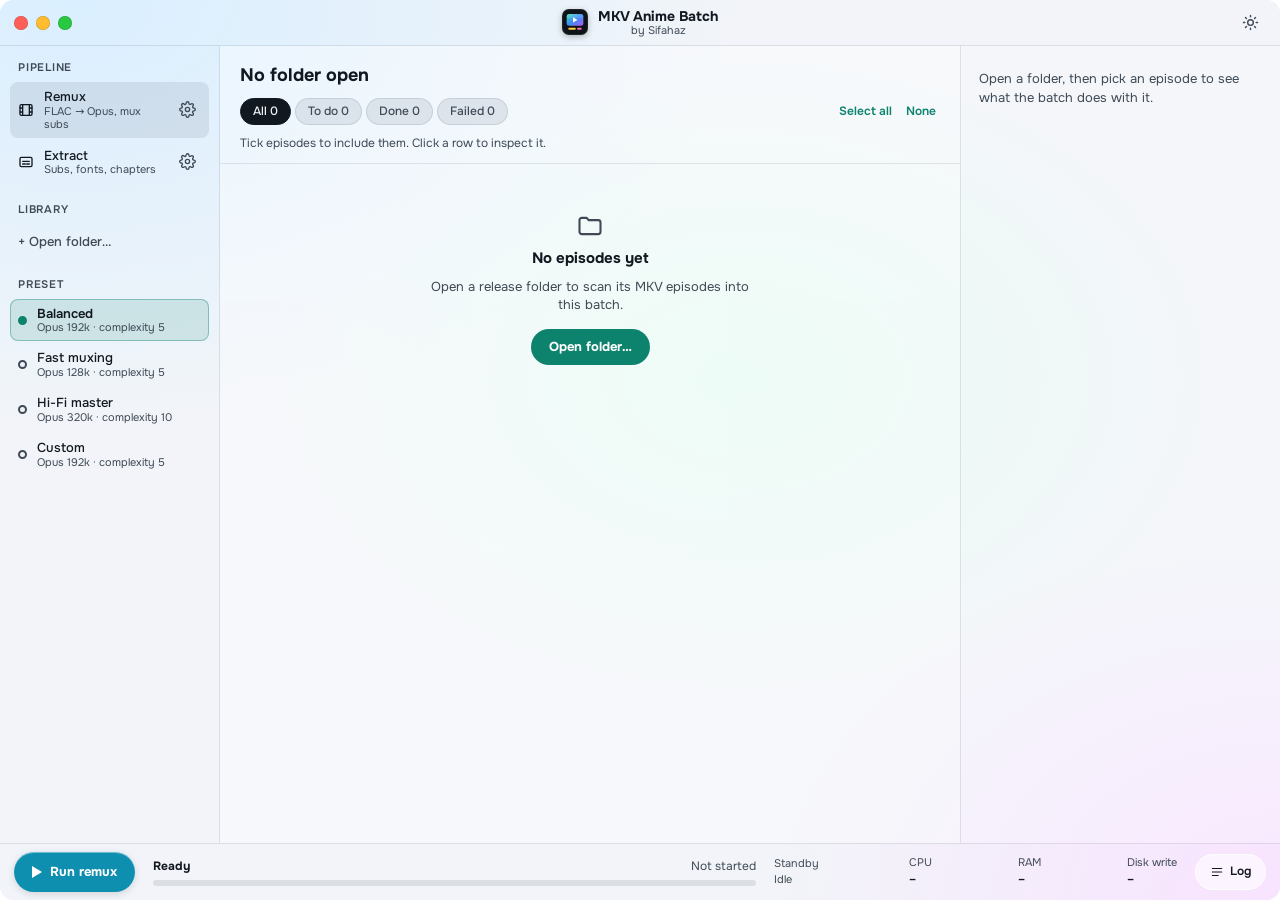
==== commit 53e41223: "feat(desktop): flush layout, title bar and Linux corner fix Follow the revised canvas: the sidebar, " ====
--- a/desktop-tauri/ui/index.html
+++ b/desktop-tauri/ui/index.html
@@ -21,40 +21,46 @@
   <div class="resize-handle se" data-direction="se"></div>
   <div class="resize-handle sw" data-direction="sw"></div>
 
+  <!-- ─── Title bar ───────────────────────────────────────────────────────── -->
+  <header class="titlebar" data-tauri-drag-region>
+    <div class="traffic-lights">
+      <button class="tl-btn tl-close" id="btn-close" type="button" title="Close" aria-label="Close window">
+        <svg width="8" height="8" viewBox="0 0 8 8" aria-hidden="true"><path d="M2 2l4 4M6 2L2 6"/></svg>
+      </button>
+      <button class="tl-btn tl-min" id="btn-min" type="button" title="Minimize" aria-label="Minimize window">
+        <svg width="8" height="8" viewBox="0 0 8 8" aria-hidden="true"><path d="M1.6 4h4.8"/></svg>
+      </button>
+      <button class="tl-btn tl-max" id="btn-max" type="button" title="Maximize" aria-label="Maximize window">
+        <svg width="8" height="8" viewBox="0 0 8 8" aria-hidden="true"><path d="M4 1.6v4.8M1.6 4h4.8"/></svg>
+      </button>
+    </div>
+    <div class="brand">
+      <span class="brand-tile" aria-hidden="true">
+        <svg width="20" height="20" viewBox="0 0 24 24">
+          <defs>
+            <linearGradient id="mk-screen" x1="0" y1="0" x2="1" y2="1"><stop offset="0" stop-color="#3ddbb4"/><stop offset="0.5" stop-color="#3b8cf6"/><stop offset="1" stop-color="#b05cf6"/></linearGradient>
+          </defs>
+          <rect x="2" y="2.5" width="20" height="14" rx="3" fill="url(#mk-screen)"/>
+          <rect x="2" y="2.5" width="20" height="5" rx="2.5" fill="#ffffff" opacity="0.14"/>
+          <path d="M9.6 6.3v6.4l5.4-3.2z" fill="#ffffff"/>
+          <rect x="4" y="18.8" width="9" height="2.4" rx="1.2" fill="#ffd23f"/>
+          <rect x="14.5" y="18.8" width="5.5" height="2.4" rx="1.2" fill="#ff6fae"/>
+        </svg>
+      </span>
+      <span class="brand-name">MKV Anime Batch<small>by Sifahaz</small></span>
+    </div>
+    <button class="icon-btn theme-btn" id="btn-theme" type="button" title="Toggle light and dark theme (Ctrl+T)" aria-label="Toggle theme">
+      <svg class="sun-icon" width="17" height="17" viewBox="0 0 24 24" fill="none" stroke="currentColor" stroke-width="2" stroke-linecap="round" aria-hidden="true"><circle cx="12" cy="12" r="4"/><path d="M12 2v2M12 20v2M4.9 4.9l1.4 1.4M17.7 17.7l1.4 1.4M2 12h2M20 12h2M4.9 19.1l1.4-1.4M17.7 6.3l1.4-1.4"/></svg>
+      <svg class="moon-icon" width="17" height="17" viewBox="0 0 24 24" fill="none" stroke="currentColor" stroke-width="2" stroke-linecap="round" stroke-linejoin="round" aria-hidden="true"><path d="M21 12.8A9 9 0 1 1 11.2 3a7 7 0 0 0 9.8 9.8z"/></svg>
+    </button>
+  </header>
+
   <div class="panes">
 
     <!-- ─── Sidebar ─────────────────────────────────────────────────────── -->
-    <aside class="side glass" aria-label="Tasks and library">
-      <div class="side-top" data-tauri-drag-region>
-        <div class="traffic-lights">
-          <button class="tl-btn tl-close" id="btn-close" type="button" title="Close" aria-label="Close window"></button>
-          <button class="tl-btn tl-min" id="btn-min" type="button" title="Minimize" aria-label="Minimize window"></button>
-          <button class="tl-btn tl-max" id="btn-max" type="button" title="Maximize" aria-label="Maximize window"></button>
-        </div>
-        <button class="icon-btn theme-btn" id="btn-theme" type="button" title="Toggle light and dark theme (Ctrl+T)" aria-label="Toggle theme">
-          <svg class="sun-icon" width="15" height="15" viewBox="0 0 24 24" fill="none" stroke="currentColor" stroke-width="2" stroke-linecap="round" aria-hidden="true"><circle cx="12" cy="12" r="4.5"/><path d="M12 2v2M12 20v2M4.2 4.2l1.4 1.4M18.4 18.4l1.4 1.4M2 12h2M20 12h2M4.2 19.8l1.4-1.4M18.4 5.6l1.4-1.4"/></svg>
-          <svg class="moon-icon" width="15" height="15" viewBox="0 0 24 24" fill="none" stroke="currentColor" stroke-width="2" stroke-linejoin="round" aria-hidden="true"><path d="M21 12.8A9 9 0 1 1 11.2 3a7 7 0 0 0 9.8 9.8z"/></svg>
-        </button>
-      </div>
-
-      <div class="brand" data-tauri-drag-region>
-        <span class="brand-tile" aria-hidden="true">
-          <svg width="24" height="24" viewBox="0 0 24 24">
-            <defs>
-              <linearGradient id="mk-screen" x1="0" y1="0" x2="1" y2="1"><stop offset="0" stop-color="#3ddbb4"/><stop offset="0.5" stop-color="#3b8cf6"/><stop offset="1" stop-color="#b05cf6"/></linearGradient>
-            </defs>
-            <rect x="2" y="2.5" width="20" height="14" rx="3" fill="url(#mk-screen)"/>
-            <rect x="2" y="2.5" width="20" height="5" rx="2.5" fill="#ffffff" opacity="0.14"/>
-            <path d="M9.6 6.3v6.4l5.4-3.2z" fill="#ffffff"/>
-            <rect x="4" y="18.8" width="9" height="2.4" rx="1.2" fill="#ffd23f"/>
-            <rect x="14.5" y="18.8" width="5.5" height="2.4" rx="1.2" fill="#ff6fae"/>
-          </svg>
-        </span>
-        <span class="brand-name">MKV Anime Batch<small>by Sifahaz</small></span>
-      </div>
-
-      <section class="side-group" aria-labelledby="side-task">
-        <h2 id="side-task">Task</h2>
+    <aside class="side" aria-label="Pipeline and library">
+      <section class="side-group" aria-labelledby="side-pipeline">
+        <h2 id="side-pipeline">Pipeline</h2>
         <div class="task-row">
           <button class="nav pipeline-tab-btn active" id="nav-remux" data-view="remux" type="button" aria-current="page">
             <svg width="16" height="16" viewBox="0 0 24 24" fill="none" stroke="currentColor" stroke-width="2" stroke-linecap="round" aria-hidden="true"><rect x="3" y="4" width="18" height="16" rx="2"/><path d="M7 4v16M17 4v16M3 9h4M3 15h4M17 9h4M17 15h4"/></svg>
@@ -106,16 +112,11 @@
           <span class="nav-text">Custom<small id="preset-custom-sub">Your own bitrate and complexity</small></span>
         </button>
       </section>
-
-      <p class="side-hint">
-        <span class="hint-idle">Tick episodes to include them. Click a row to inspect it.</span>
-        <span class="hint-locked">Selection is locked while the batch runs.</span>
-      </p>
     </aside>
 
     <!-- ─── Episode lists, one per task ─────────────────────────────────── -->
     <main class="main" data-for="remux" aria-labelledby="remux-title">
-      <header class="list-head" data-tauri-drag-region>
+      <header class="list-head">
         <h1 class="release-title" id="remux-title">No folder open</h1>
         <p class="crumbs list-path" id="remux-path"></p>
         <div class="list-tools">
@@ -129,6 +130,10 @@
           <button class="link-btn" type="button" id="remux-select-all">Select all</button>
           <button class="link-btn" type="button" id="remux-deselect-all">None</button>
         </div>
+        <p class="list-hint" aria-live="polite">
+          <span class="hint-idle">Tick episodes to include them. Click a row to inspect it.</span>
+          <span class="hint-locked">Selection is locked while the batch runs.</span>
+        </p>
       </header>
       <div class="list" id="remux-episode-list">
         <div class="empty-state-card">
@@ -142,7 +147,7 @@
     </main>
 
     <main class="main" data-for="extract" aria-labelledby="extract-title">
-      <header class="list-head" data-tauri-drag-region>
+      <header class="list-head">
         <h1 class="release-title" id="extract-title">No folder open</h1>
         <p class="crumbs list-path" id="extract-path"></p>
         <div class="list-tools">
@@ -156,6 +161,10 @@
           <button class="link-btn" type="button" id="extract-select-all">Select all</button>
           <button class="link-btn" type="button" id="extract-deselect-all">None</button>
         </div>
+        <p class="list-hint" aria-live="polite">
+          <span class="hint-idle">Tick episodes to include them. Click a row to inspect it.</span>
+          <span class="hint-locked">Selection is locked while the batch runs.</span>
+        </p>
       </header>
       <div class="list" id="extract-episode-list">
         <div class="empty-state-card">
@@ -169,7 +178,7 @@
     </main>
 
     <!-- ─── Inspector ───────────────────────────────────────────────────── -->
-    <aside class="insp glass" id="inspector" aria-label="Episode details">
+    <aside class="insp" id="inspector" aria-label="Episode details">
       <p class="insp-empty" id="insp-empty">Open a folder, then pick an episode to see what the batch does with it.</p>
       <div class="insp-body" id="insp-body" hidden>
         <div class="insp-head">
@@ -180,57 +189,60 @@
           </div>
         </div>
 
-        <div class="insp-error" id="insp-error" hidden></div>
-
-        <section class="insp-section">
-          <h4>Output</h4>
-          <dl class="insp-dl">
-            <dt>Status</dt><dd><span class="pill tone-mute" id="insp-status"></span></dd>
-            <dt>Video</dt><dd id="insp-video"></dd>
-            <dt id="insp-audio-label">Audio</dt><dd id="insp-audio"></dd>
-            <dt>Folder</dt><dd class="crumbs" id="insp-out"></dd>
-          </dl>
-        </section>
-
-        <section class="insp-section" data-for="remux">
-          <h4>Subtitle · why this one</h4>
-          <ol class="ladder" id="insp-ladder"></ol>
-          <div class="assign-row">
-            <label class="sr-only" for="sub-assign-select">Assign subtitle</label>
-            <select id="sub-assign-select" class="field lock-while-job"></select>
-            <button class="link-btn lock-while-job" type="button" id="sub-assign-reset" hidden>Reset</button>
-          </div>
-          <div class="assign-opts" id="sub-assign-opts" hidden>
-            <label class="field-label">Language
-              <select id="sub-lang-select" class="field lock-while-job">
-                <option value="ind">Indonesian (ind)</option>
-                <option value="eng">English (eng)</option>
-                <option value="jpn">Japanese (jpn)</option>
-                <option value="custom">Custom tag…</option>
-              </select>
-            </label>
-            <label class="field-label" id="sub-lang-custom-label" hidden>Language tag
-              <input type="text" id="sub-lang-custom" class="field lock-while-job" maxlength="3" placeholder="ISO 639-2, e.g. may" />
-            </label>
-            <label class="field-label">Track title
-              <input type="text" id="sub-title-input" class="field lock-while-job" placeholder="e.g. Dialogue" />
-            </label>
-            <label class="field-label">Offset (ms)
-              <input type="number" id="sub-offset-input" class="field lock-while-job" step="100" placeholder="0" />
-            </label>
-          </div>
-        </section>
-
-        <section class="insp-section">
-          <h4 id="insp-fonts-head">Fonts</h4>
-          <div class="font-chips" id="insp-fonts"></div>
-        </section>
+        <!-- Only the sections scroll; the episode header above stays put. -->
+        <div class="insp-scroll">
+          <div class="insp-error" id="insp-error" hidden></div>
+
+          <section class="insp-section">
+            <h4>Output</h4>
+            <dl class="insp-dl">
+              <dt>Status</dt><dd><span class="pill tone-mute" id="insp-status"></span></dd>
+              <dt>Video</dt><dd id="insp-video"></dd>
+              <dt id="insp-audio-label">Audio</dt><dd id="insp-audio"></dd>
+              <dt>Folder</dt><dd class="crumbs" id="insp-out"></dd>
+            </dl>
+          </section>
+
+          <section class="insp-section" data-for="remux">
+            <h4>Subtitle · why this one</h4>
+            <ol class="ladder" id="insp-ladder"></ol>
+            <div class="assign-row">
+              <label class="sr-only" for="sub-assign-select">Assign subtitle</label>
+              <select id="sub-assign-select" class="field lock-while-job"></select>
+              <button class="link-btn lock-while-job" type="button" id="sub-assign-reset" hidden>Reset</button>
+            </div>
+            <div class="assign-opts" id="sub-assign-opts" hidden>
+              <label class="field-label">Language
+                <select id="sub-lang-select" class="field lock-while-job">
+                  <option value="ind">Indonesian (ind)</option>
+                  <option value="eng">English (eng)</option>
+                  <option value="jpn">Japanese (jpn)</option>
+                  <option value="custom">Custom tag…</option>
+                </select>
+              </label>
+              <label class="field-label" id="sub-lang-custom-label" hidden>Language tag
+                <input type="text" id="sub-lang-custom" class="field lock-while-job" maxlength="3" placeholder="ISO 639-2, e.g. may" />
+              </label>
+              <label class="field-label">Track title
+                <input type="text" id="sub-title-input" class="field lock-while-job" placeholder="e.g. Dialogue" />
+              </label>
+              <label class="field-label">Offset (ms)
+                <input type="number" id="sub-offset-input" class="field lock-while-job" step="100" placeholder="0" />
+              </label>
+            </div>
+          </section>
+
+          <section class="insp-section">
+            <h4 id="insp-fonts-head">Fonts</h4>
+            <div class="font-chips" id="insp-fonts"></div>
+          </section>
+        </div>
       </div>
     </aside>
   </div>
 
   <!-- ─── Bottom bar ──────────────────────────────────────────────────────── -->
-  <footer class="bar glass">
+  <footer class="bar">
     <div class="bar-run" data-for="remux">
       <button class="cap btn-run" id="remux-run" type="button">Run remux</button>
       <button class="cap btn-stop" id="remux-stop" type="button" disabled hidden>Stop</button>
@@ -298,7 +310,7 @@
         <h2 id="sheet-title"><span data-for="remux">Remux</span><span data-for="extract">Extract</span> settings</h2>
         <p>Applies to every episode in the next batch.</p>
       </div>
-      <button class="cap btn-run" type="button" id="sheet-done">Done</button>
+      <button class="cap btn-accent" type="button" id="sheet-done">Done</button>
     </header>
 
     <div class="sheet-body">
@@ -458,7 +470,7 @@
     <p class="modal-desc" id="modal-desc">Are you sure you want to clear the persistent inspection cache?</p>
     <div class="modal-actions">
       <button class="pill-btn" id="modal-cancel" type="button">Cancel</button>
-      <button class="cap btn-run" id="modal-confirm" type="button">Clear Cache</button>
+      <button class="cap btn-accent" id="modal-confirm" type="button">Clear Cache</button>
     </div>
   </section>
 </dialog>
--- a/desktop-tauri/ui/style.css
+++ b/desktop-tauri/ui/style.css
@@ -14,7 +14,7 @@
   --font-ui: -apple-system, BlinkMacSystemFont, "Onest", system-ui, sans-serif;
   --font-num: "Unbounded", var(--font-ui);
   --font-mono: "JetBrains Mono", ui-monospace, monospace;
-  --window-radius: 12px;
+  --window-radius: 14px;
   --pane-radius: 22px;
 
   --wall: radial-gradient(1100px 700px at 6% 0%, #bfe3ff 0%, rgba(191, 227, 255, 0) 60%),
@@ -47,6 +47,10 @@
   --err-soft: rgba(192, 55, 44, .12);
   --info: #2a66a8;
   --done: #6b45b5;
+  --run: #0e8fb0;
+  --run-fg: #ffffff;
+  --scroll: rgba(20, 32, 48, .22);
+  --scroll-hover: rgba(20, 32, 48, .4);
   color-scheme: light;
 }
 
@@ -81,6 +85,10 @@
   --err-soft: rgba(240, 119, 107, .14);
   --info: #6aa8ea;
   --done: #b195ee;
+  --run: #3cc8e6;
+  --run-fg: #04222b;
+  --scroll: rgba(255, 255, 255, .2);
+  --scroll-hover: rgba(255, 255, 255, .38);
   color-scheme: dark;
 }
 
@@ -116,10 +124,12 @@
 input, textarea { user-select: text; }
 .sr-only { position: absolute; width: 1px; height: 1px; overflow: hidden; clip: rect(0 0 0 0); white-space: nowrap; }
 
-* { scrollbar-width: thin; scrollbar-color: var(--sep) transparent; }
-::-webkit-scrollbar { width: 8px; height: 8px; }
-::-webkit-scrollbar-track { background: transparent; }
-::-webkit-scrollbar-thumb { background: var(--sep); border-radius: 4px; }
+/* Thin overlay-style scrollbars that stop short of the pane edges. */
+::-webkit-scrollbar { width: 10px; height: 10px; }
+::-webkit-scrollbar-track { background: transparent; margin: 10px 0; }
+::-webkit-scrollbar-thumb { background-color: var(--scroll); border: 3px solid transparent; border-radius: 999px; background-clip: content-box; }
+::-webkit-scrollbar-thumb:hover { background-color: var(--scroll-hover); }
+::-webkit-scrollbar-corner { background: transparent; }
 
 input[type="number"]::-webkit-inner-spin-button,
 input[type="number"]::-webkit-outer-spin-button { -webkit-appearance: none; margin: 0; }
@@ -155,9 +165,17 @@
   overflow: hidden;
 }
 
+/* WebKitGTK does not clip a composited child to the parent's rounded corners, and the bottom bar
+   has its own layer (see Layout), so it rounds its own bottom corners. The title bar, the other
+   element touching the corners, rounds its top two to match. */
+html.is-linux .titlebar { border-radius: var(--window-radius) var(--window-radius) 0 0; }
+html.is-linux .bar { border-radius: 0 0 var(--window-radius) var(--window-radius); }
+
 /* A maximized window must be square or the desktop shows through the corners. */
 html.is-linux.is-maximized #app,
-html.is-linux.is-maximized .overlay {
+html.is-linux.is-maximized .overlay,
+html.is-linux.is-maximized .titlebar,
+html.is-linux.is-maximized .bar {
   border-radius: 0 !important;
 }
 
@@ -180,41 +198,49 @@
 .cap { box-shadow: inset 0 1px 0 rgba(255, 255, 255, .4), 0 2px 8px rgba(0, 0, 0, .14); }
 
 /* ─── Layout ───────────────────────────────────────────────────────────────── */
+/* Title bar, panes and bottom bar sit flush against the window edges, divided by 1px lines;
+   only the log drawer and the sheets float. */
 .panes {
   flex: 1 1 auto;
   min-height: 0;
   display: grid;
   grid-template-columns: 220px minmax(0, 1fr) 320px;
-  gap: 10px;
-  padding: 10px;
 }
 @media (max-width: 1179px) { .panes { grid-template-columns: 200px minmax(0, 1fr) 280px; } }
-@media (max-width: 979px) { .panes { grid-template-columns: 196px minmax(0, 1fr) 248px; gap: 8px; padding: 8px; } }
-
-.side, .insp, .main { min-height: 0; border-radius: var(--pane-radius); }
+@media (max-width: 979px) { .panes { grid-template-columns: 196px minmax(0, 1fr) 248px; } }
+
+.side, .insp, .main { min-height: 0; }
 /* Each pane gets its own compositing layer, so a row or a clock that changes repaints that pane
-   alone, never the wallpaper's gradients and the panes' shadows around it. */
+   alone, never the wallpaper's gradients around it (23 → 58 fps scrolling a running batch on
+   WebKitGTK). */
 .side, .insp, .main, .bar, .logdrawer { will-change: transform; }
 
-/* ─── Sidebar ──────────────────────────────────────────────────────────────── */
-.side {
+/* ─── Title bar ────────────────────────────────────────────────────────────── */
+.titlebar {
+  flex: none;
+  height: 46px;
+  display: grid;
+  grid-template-columns: 1fr auto 1fr;
+  align-items: center;
+  gap: 12px;
+  padding: 0 14px;
   background: var(--side);
-  padding: 12px 10px;
-  overflow: auto;
-  display: flex;
-  flex-direction: column;
-  gap: 18px;
-}
-.side-top { display: flex; align-items: center; justify-content: space-between; padding: 2px 4px 0 6px; }
+  border-bottom: 1px solid var(--line);
+}
 .traffic-lights { display: flex; gap: 8px; }
 .tl-btn {
-  width: 12px; height: 12px; padding: 0; border: 0; border-radius: 50%;
+  width: 14px; height: 14px; padding: 0; border: 0; border-radius: 50%;
+  display: grid; place-items: center;
   box-shadow: inset 0 0 0 .5px rgba(0, 0, 0, .22);
 }
-.tl-close { background: #ff5f57; }
-.tl-min { background: #febc2e; }
-.tl-max { background: #28c840; }
-
+.tl-btn svg { display: block; fill: none; stroke: currentColor; stroke-width: 1.8; stroke-linecap: round; opacity: 0; transition: opacity .12s; }
+/* The glyphs show for the whole group on hover or keyboard focus, as on macOS. */
+.traffic-lights:hover svg, .traffic-lights:focus-within svg { opacity: 1; }
+.tl-close { background: #ff5f57; color: rgba(80, 0, 0, .92); }
+.tl-min { background: #febc2e; color: rgba(100, 50, 0, .92); }
+.tl-max { background: #28c840; color: rgba(0, 70, 0, .92); }
+
+/* Icon buttons (the theme toggle, the gears) only recolour on hover. */
 .icon-btn {
   flex: none;
   width: 32px; height: 32px;
@@ -223,21 +249,34 @@
   background: transparent;
   color: var(--mute);
 }
-.icon-btn:hover { background: var(--hover); color: var(--fg); }
+.icon-btn:hover { color: var(--fg); }
+.theme-btn { justify-self: end; }
 .theme-btn .moon-icon { display: none; }
 [data-theme="dark"] .theme-btn .sun-icon { display: none; }
 [data-theme="dark"] .theme-btn .moon-icon { display: block; }
 
-.brand { display: flex; align-items: center; gap: 8px; padding: 0 6px; font-weight: 700; font-size: 14px; }
+.brand { display: flex; align-items: center; gap: 10px; min-width: 0; }
+.brand-name { display: flex; flex-direction: column; align-items: center; text-align: center; line-height: 1.15; font-weight: 700; font-size: 14px; white-space: nowrap; }
 .brand-tile {
-  width: 32px; height: 32px; flex: none;
-  border-radius: 9px;
+  width: 26px; height: 26px; flex: none;
+  border-radius: 7px;
   background: #0e1318;
   box-shadow: inset 0 0 0 1px rgba(255, 255, 255, .08), 0 2px 6px rgba(0, 0, 0, .25);
   display: grid; place-items: center;
 }
-.brand-name, .nav-text { display: flex; flex-direction: column; line-height: 1.2; min-width: 0; }
+.nav-text { display: flex; flex-direction: column; line-height: 1.2; min-width: 0; }
 .brand-name small, .nav-text small { color: var(--mute); font-weight: 400; font-size: 11px; }
+
+/* ─── Sidebar ──────────────────────────────────────────────────────────────── */
+.side {
+  background: var(--side);
+  border-right: 1px solid var(--line);
+  padding: 14px 10px;
+  overflow: auto;
+  display: flex;
+  flex-direction: column;
+  gap: 18px;
+}
 
 .side-group { display: flex; flex-direction: column; gap: 2px; }
 .side-group h2 {
@@ -259,7 +298,10 @@
 
 .task-row { display: flex; align-items: center; gap: 2px; border-radius: 8px; }
 .task-row:has(.pipeline-tab-btn.active) { background: var(--sel); }
+/* One hover box per row: an inset tint layered over the row's own background. */
+.task-row:hover { box-shadow: inset 0 0 0 100px var(--hover); }
 .task-row .nav { flex: 1; min-height: 44px; }
+.task-row .nav:hover:not(:disabled) { background: transparent; }
 .task-row .icon-btn { width: 36px; height: 36px; margin-right: 4px; }
 
 .status-pill { margin-left: auto; display: inline-flex; align-items: center; gap: 4px; font-size: 10px; font-weight: 600; white-space: nowrap; color: var(--mute); }
@@ -286,9 +328,9 @@
 .preset-row.active { background: var(--accent-soft); box-shadow: inset 0 0 0 1px var(--accent-ring); font-weight: 600; }
 .preset-row.active .preset-dot { border-color: var(--accent); background: var(--accent); }
 
-.side-hint { margin-top: auto; padding: 8px; font-size: 11px; color: var(--mute); }
-.side-hint .hint-locked, html.job-locked .side-hint .hint-idle { display: none; }
-html.job-locked .side-hint .hint-locked { display: inline; }
+.list-hint { font-size: 12px; color: var(--mute); }
+.list-hint .hint-locked, html.job-locked .list-hint .hint-idle { display: none; }
+html.job-locked .list-hint .hint-locked { display: inline; }
 
 /* ─── Episode list ─────────────────────────────────────────────────────────── */
 .main {
@@ -297,7 +339,6 @@
   min-width: 0;
   overflow: hidden;
   background: var(--content);
-  border: 1px solid var(--edge);
 }
 .list-head { padding: 16px 20px 10px; display: flex; flex-direction: column; gap: 10px; border-bottom: 1px solid var(--line); }
 .release-title { font-size: 18px; font-weight: 700; text-wrap: balance; overflow-wrap: anywhere; }
@@ -406,10 +447,10 @@
   border: 0; border-radius: 999px;
   font-weight: 700;
 }
-.btn-accent, .btn-run { background: var(--accent); color: var(--accent-fg); }
+.btn-accent { background: var(--accent); color: var(--accent-fg); }
+.btn-run { background: var(--run); color: var(--run-fg); }
 .btn-stop { background: var(--err); color: #ffffff; }
 .btn-run::before { content: ""; width: 0; height: 0; border-style: solid; border-width: 6px 0 6px 10px; border-color: transparent transparent transparent currentColor; }
-#sheet-done::before, #modal-confirm::before { display: none; }
 .btn-stop::before { content: ""; width: 11px; height: 11px; border-radius: 2px; background: currentColor; }
 .pill-btn {
   display: inline-flex; align-items: center; gap: 6px;
@@ -420,10 +461,12 @@
 }
 
 /* ─── Inspector ────────────────────────────────────────────────────────────── */
-.insp { background: var(--panel); overflow: auto; }
+.insp { background: var(--panel); border-left: 1px solid var(--line); overflow: hidden; display: flex; flex-direction: column; }
 .insp-empty { padding: 24px 18px; color: var(--mute); }
-.insp-body { padding: 18px 16px 16px; display: flex; flex-direction: column; gap: 18px; }
-.insp-head { display: flex; gap: 12px; align-items: flex-start; }
+.insp-body { flex: 1 1 auto; min-height: 0; display: flex; flex-direction: column; }
+/* The episode header stays put; only the sections below it scroll. */
+.insp-head { flex: none; display: flex; gap: 12px; align-items: flex-start; padding: 18px 16px 14px; border-bottom: 1px solid var(--sep); }
+.insp-scroll { flex: 1 1 auto; min-height: 0; overflow: auto; padding: 16px; display: flex; flex-direction: column; gap: 18px; }
 .insp-num { font-family: var(--font-num); font-weight: 700; font-size: 30px; line-height: 1; letter-spacing: -.02em; }
 .insp-head-text { min-width: 0; }
 .insp-head h3 { font-size: 15px; text-wrap: balance; overflow-wrap: anywhere; }
@@ -434,7 +477,7 @@
   font-family: var(--font-mono); font-size: 12px;
   overflow-wrap: anywhere; user-select: text;
 }
-.insp-section { border-top: 1px solid var(--sep); padding-top: 16px; }
+.insp-section + .insp-section { border-top: 1px solid var(--sep); padding-top: 16px; }
 .insp-section h4, .sheet-section h3 {
   margin: 0 0 8px;
   font-size: 11px; font-weight: 600; letter-spacing: .07em; text-transform: uppercase;
@@ -517,11 +560,10 @@
 /* ─── Bottom bar ───────────────────────────────────────────────────────────── */
 .bar {
   flex: none;
-  margin: 0 10px 10px;
   display: flex; align-items: center; gap: 18px;
-  padding: 8px 10px 8px 8px;
-  border-radius: 999px;
-  background: var(--panel);
+  padding: 8px 14px;
+  background: var(--side);
+  border-top: 1px solid var(--line);
 }
 .bar-run .cap { min-height: 40px; }
 .bar-progress { flex: 1 1 200px; min-width: 0; display: flex; flex-direction: column; gap: 5px; font-size: 12px; }
@@ -546,7 +588,7 @@
 /* ─── Log drawer ───────────────────────────────────────────────────────────── */
 .logdrawer {
   position: absolute;
-  left: 248px; right: 348px; bottom: 84px;
+  left: 232px; right: 332px; bottom: 68px;
   height: 44%;
   z-index: 3;
   display: flex; flex-direction: column;
@@ -554,8 +596,8 @@
   border-radius: var(--pane-radius);
   background: var(--float);
 }
-@media (max-width: 1179px) { .logdrawer { left: 222px; right: 302px; } }
-@media (max-width: 979px) { .logdrawer { left: 212px; right: 264px; } }
+@media (max-width: 1179px) { .logdrawer { left: 212px; right: 292px; } }
+@media (max-width: 979px) { .logdrawer { left: 208px; right: 260px; } }
 .logdrawer-head { display: flex; justify-content: space-between; align-items: center; padding: 8px 14px; border-bottom: 1px solid var(--line); font-weight: 600; }
 .logdrawer-actions { display: flex; gap: 4px; }
 .log-body {
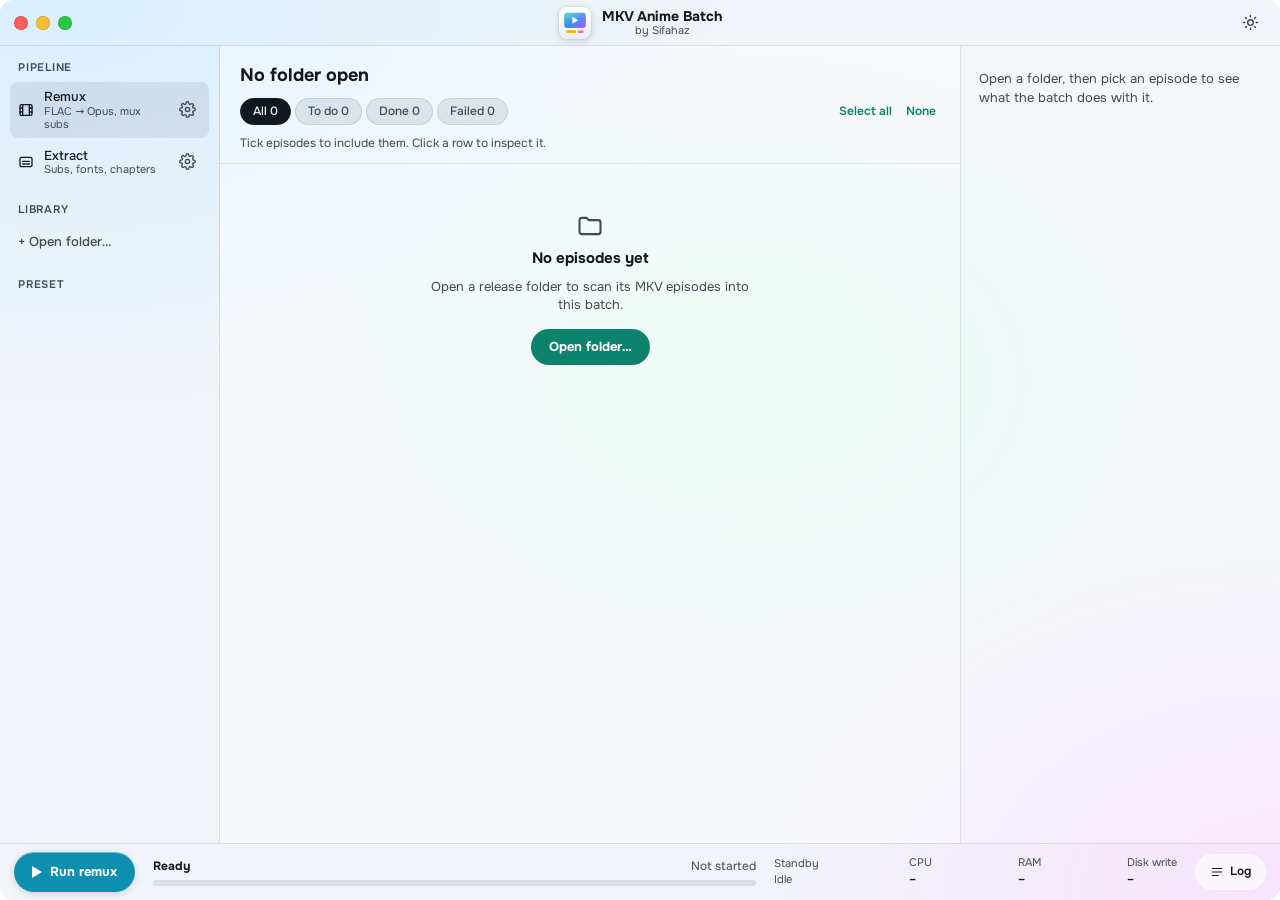
==== commit 6600aaf0: "fix(desktop): review findings on the Library + Inspector redesign Preset rows now come from get_pres" ====
--- a/desktop-tauri/ui/index.html
+++ b/desktop-tauri/ui/index.html
@@ -36,14 +36,14 @@
     </div>
     <div class="brand">
       <span class="brand-tile" aria-hidden="true">
-        <svg width="20" height="20" viewBox="0 0 24 24">
+        <svg width="26" height="26" viewBox="0 0 24 24">
           <defs>
             <linearGradient id="mk-screen" x1="0" y1="0" x2="1" y2="1"><stop offset="0" stop-color="#3ddbb4"/><stop offset="0.5" stop-color="#3b8cf6"/><stop offset="1" stop-color="#b05cf6"/></linearGradient>
           </defs>
           <rect x="2" y="2.5" width="20" height="14" rx="3" fill="url(#mk-screen)"/>
           <rect x="2" y="2.5" width="20" height="5" rx="2.5" fill="#ffffff" opacity="0.14"/>
           <path d="M9.6 6.3v6.4l5.4-3.2z" fill="#ffffff"/>
-          <rect x="4" y="18.8" width="9" height="2.4" rx="1.2" fill="#ffd23f"/>
+          <rect class="brand-sub" x="4" y="18.8" width="9" height="2.4" rx="1.2" fill="#ffd23f"/>
           <rect x="14.5" y="18.8" width="5.5" height="2.4" rx="1.2" fill="#ff6fae"/>
         </svg>
       </span>
@@ -89,28 +89,13 @@
         <button class="nav lib-open lock-while-job" id="library-open" type="button">+ Open folder…</button>
       </section>
 
-      <section class="side-group" aria-labelledby="side-preset" data-for="remux">
+      <section class="side-group" id="preset-list" aria-labelledby="side-preset" data-for="remux">
         <h2 id="side-preset">Preset
           <span class="locked-label">
             <svg width="11" height="11" viewBox="0 0 24 24" fill="none" stroke="currentColor" stroke-width="2.4" stroke-linecap="round" aria-hidden="true"><rect x="5" y="11" width="14" height="10" rx="2"/><path d="M8 11V7a4 4 0 0 1 8 0v4"/></svg>Locked
           </span>
         </h2>
-        <button class="nav preset-row profile-option-item lock-while-job active" type="button" data-preset="balanced" aria-pressed="true">
-          <span class="preset-dot" aria-hidden="true"></span>
-          <span class="nav-text">Balanced<small>Opus 192k · complexity 5</small></span>
-        </button>
-        <button class="nav preset-row profile-option-item lock-while-job" type="button" data-preset="fast" aria-pressed="false">
-          <span class="preset-dot" aria-hidden="true"></span>
-          <span class="nav-text">Fast muxing<small>Opus 128k · complexity 5</small></span>
-        </button>
-        <button class="nav preset-row profile-option-item lock-while-job" type="button" data-preset="hifi" aria-pressed="false">
-          <span class="preset-dot" aria-hidden="true"></span>
-          <span class="nav-text">Hi-Fi master<small>Opus 320k · complexity 10</small></span>
-        </button>
-        <button class="nav preset-row profile-option-item lock-while-job" type="button" data-preset="custom" aria-pressed="false">
-          <span class="preset-dot" aria-hidden="true"></span>
-          <span class="nav-text">Custom<small id="preset-custom-sub">Your own bitrate and complexity</small></span>
-        </button>
+        <!-- preset-menu.js renders one row per Preset Profile from get_preset_profiles. -->
       </section>
     </aside>
 
--- a/desktop-tauri/ui/style.css
+++ b/desktop-tauri/ui/style.css
@@ -38,6 +38,10 @@
   --line: rgba(20, 32, 48, .1);
   --hover: rgba(110, 122, 145, .1);
   --accent: #0d826d;
+  --brand-tile: linear-gradient(180deg, #ffffff, #e9eef3);
+  --brand-rim: rgba(20, 32, 48, .14);
+  --brand-shadow: 0 2px 6px rgba(30, 42, 64, .14);
+  --brand-sub: #f0b400;
   --accent-fg: #ffffff;
   --accent-soft: rgba(13, 130, 109, .14);
   --accent-ring: rgba(13, 130, 109, .38);
@@ -76,6 +80,10 @@
   --line: rgba(255, 255, 255, .09);
   --hover: rgba(255, 255, 255, .06);
   --accent: #4cc7ad;
+  --brand-tile: linear-gradient(180deg, #1a222b, #0e1318);
+  --brand-rim: rgba(255, 255, 255, .08);
+  --brand-shadow: 0 2px 6px rgba(0, 0, 0, .25);
+  --brand-sub: #ffd23f;
   --accent-fg: #06201a;
   --accent-soft: rgba(76, 199, 173, .16);
   --accent-ring: rgba(76, 199, 173, .45);
@@ -120,6 +128,8 @@
 button { cursor: pointer; }
 button:disabled, input:disabled, select:disabled { cursor: not-allowed; opacity: .75; }
 :focus-visible { outline: 2px solid var(--accent); outline-offset: 2px; }
+/* Focus handed back after a pointer closed a dialog (see the sheet's close handler). */
+.quiet-focus:focus-visible { outline: none; }
 [hidden] { display: none !important; }
 input, textarea { user-select: text; }
 .sr-only { position: absolute; width: 1px; height: 1px; overflow: hidden; clip: rect(0 0 0 0); white-space: nowrap; }
@@ -258,12 +268,14 @@
 .brand { display: flex; align-items: center; gap: 10px; min-width: 0; }
 .brand-name { display: flex; flex-direction: column; align-items: center; text-align: center; line-height: 1.15; font-weight: 700; font-size: 14px; white-space: nowrap; }
 .brand-tile {
-  width: 26px; height: 26px; flex: none;
-  border-radius: 7px;
-  background: #0e1318;
-  box-shadow: inset 0 0 0 1px rgba(255, 255, 255, .08), 0 2px 6px rgba(0, 0, 0, .25);
+  width: 34px; height: 34px; flex: none;
+  border-radius: 9px;
+  background: var(--brand-tile);
+  box-shadow: inset 0 0 0 1px var(--brand-rim), var(--brand-shadow);
   display: grid; place-items: center;
 }
+/* The yellow subtitle bar deepens on the light tile so it still reads. */
+.brand-sub { fill: var(--brand-sub); }
 .nav-text { display: flex; flex-direction: column; line-height: 1.2; min-width: 0; }
 .brand-name small, .nav-text small { color: var(--mute); font-weight: 400; font-size: 11px; }
 
@@ -629,7 +641,7 @@
 .overlay::backdrop { background: transparent; }
 .sheet {
   width: 580px; max-width: 100%; max-height: 100%;
-  overflow: auto;
+  overflow: hidden;
   border-radius: 26px;
   background: var(--float);
   display: flex; flex-direction: column;
@@ -640,7 +652,7 @@
   .sheet, .is-spinning .ep-ring, .scan-spinner { animation: none; }
 }
 .sheet-head {
-  position: sticky; top: 0; z-index: 1;
+  flex: none;
   display: flex; align-items: center; justify-content: space-between; gap: 12px;
   padding: 16px 20px;
   background: var(--float);
@@ -649,7 +661,10 @@
 .sheet-head h2 { font-size: 16px; font-weight: 700; }
 .sheet-head p, .sheet-note { font-size: 12px; color: var(--mute); }
 .sheet-note { padding-top: 14px; }
-.sheet-body { padding: 4px 20px 20px; }
+/* Only the body scrolls, so the scrollbar starts below the header rule and
+   stops short of the 26px bottom corner. */
+.sheet-body { flex: 1 1 auto; min-height: 0; overflow: auto; padding: 4px 20px 20px; }
+.sheet-body::-webkit-scrollbar-track { margin: 8px 0 22px; }
 .locked-note {
   display: none;
   margin-top: 14px; padding: 8px 12px; border-radius: 10px;
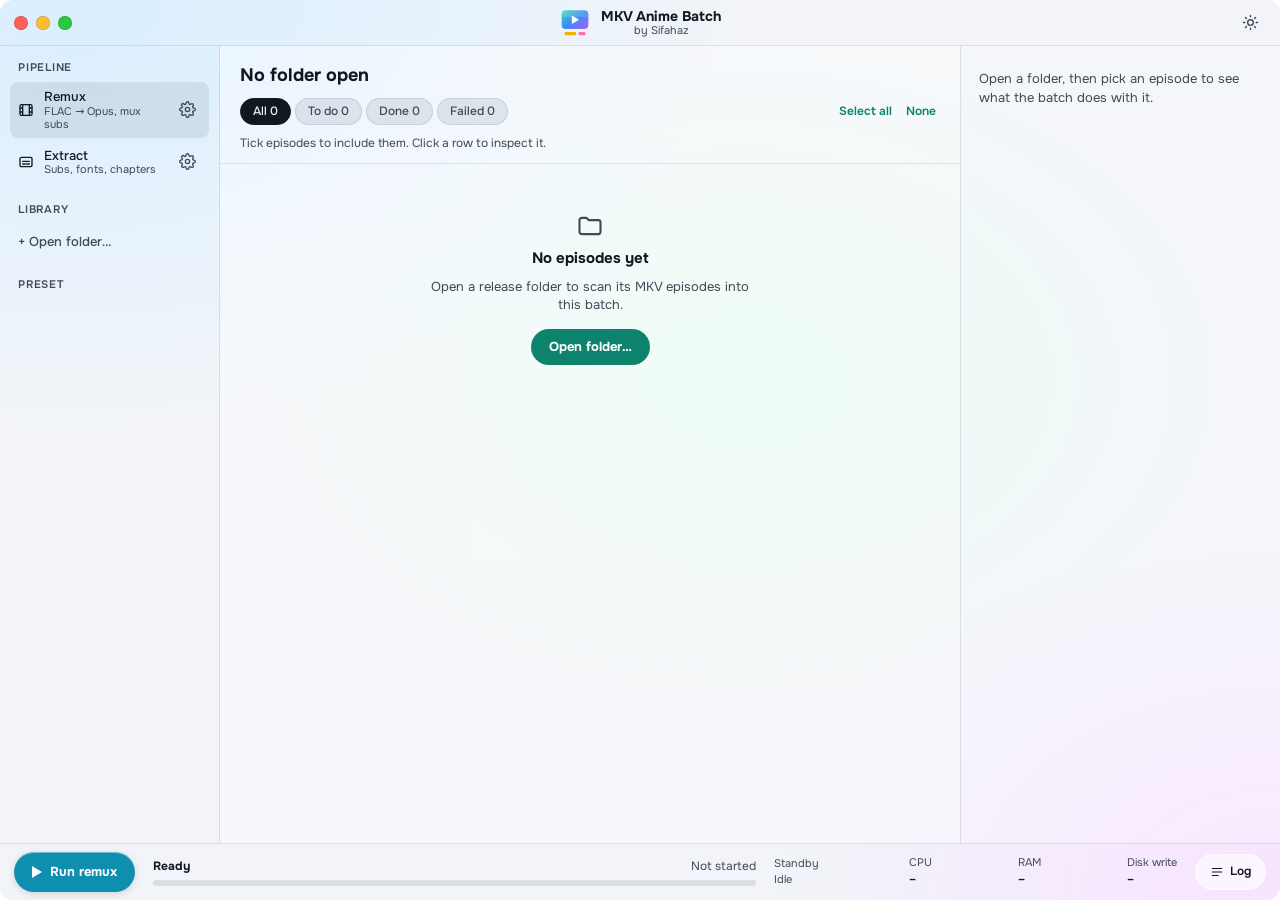
==== commit 347f53ba: "fix(desktop): drop the tile behind the brand mark and the app icon The title-bar logo sat on a tile " ====
--- a/desktop-tauri/ui/index.html
+++ b/desktop-tauri/ui/index.html
@@ -35,15 +35,15 @@
       </button>
     </div>
     <div class="brand">
-      <span class="brand-tile" aria-hidden="true">
-        <svg width="26" height="26" viewBox="0 0 24 24">
+      <span class="brand-mark" aria-hidden="true">
+        <svg width="32" height="32" viewBox="0 0 24 24">
           <defs>
             <linearGradient id="mk-screen" x1="0" y1="0" x2="1" y2="1"><stop offset="0" stop-color="#3ddbb4"/><stop offset="0.5" stop-color="#3b8cf6"/><stop offset="1" stop-color="#b05cf6"/></linearGradient>
           </defs>
           <rect x="2" y="2.5" width="20" height="14" rx="3" fill="url(#mk-screen)"/>
           <rect x="2" y="2.5" width="20" height="5" rx="2.5" fill="#ffffff" opacity="0.14"/>
           <path d="M9.6 6.3v6.4l5.4-3.2z" fill="#ffffff"/>
-          <rect class="brand-sub" x="4" y="18.8" width="9" height="2.4" rx="1.2" fill="#ffd23f"/>
+          <rect x="4" y="18.8" width="9" height="2.4" rx="1.2" fill="#f0b400"/>
           <rect x="14.5" y="18.8" width="5.5" height="2.4" rx="1.2" fill="#ff6fae"/>
         </svg>
       </span>
--- a/desktop-tauri/ui/style.css
+++ b/desktop-tauri/ui/style.css
@@ -38,10 +38,6 @@
   --line: rgba(20, 32, 48, .1);
   --hover: rgba(110, 122, 145, .1);
   --accent: #0d826d;
-  --brand-tile: linear-gradient(180deg, #ffffff, #e9eef3);
-  --brand-rim: rgba(20, 32, 48, .14);
-  --brand-shadow: 0 2px 6px rgba(30, 42, 64, .14);
-  --brand-sub: #f0b400;
   --accent-fg: #ffffff;
   --accent-soft: rgba(13, 130, 109, .14);
   --accent-ring: rgba(13, 130, 109, .38);
@@ -80,10 +76,6 @@
   --line: rgba(255, 255, 255, .09);
   --hover: rgba(255, 255, 255, .06);
   --accent: #4cc7ad;
-  --brand-tile: linear-gradient(180deg, #1a222b, #0e1318);
-  --brand-rim: rgba(255, 255, 255, .08);
-  --brand-shadow: 0 2px 6px rgba(0, 0, 0, .25);
-  --brand-sub: #ffd23f;
   --accent-fg: #06201a;
   --accent-soft: rgba(76, 199, 173, .16);
   --accent-ring: rgba(76, 199, 173, .45);
@@ -242,6 +234,12 @@
   width: 14px; height: 14px; padding: 0; border: 0; border-radius: 50%;
   display: grid; place-items: center;
   box-shadow: inset 0 0 0 .5px rgba(0, 0, 0, .22);
+  transition: transform .15s cubic-bezier(.16, 1, .3, 1), filter .15s ease;
+}
+/* The hovered light swells and brightens, as in the previous design. */
+.tl-btn:hover { transform: scale(1.15); filter: brightness(1.12); }
+@media (prefers-reduced-motion: reduce) {
+  .tl-btn:hover { transform: none; }
 }
 .tl-btn svg { display: block; fill: none; stroke: currentColor; stroke-width: 1.8; stroke-linecap: round; opacity: 0; transition: opacity .12s; }
 /* The glyphs show for the whole group on hover or keyboard focus, as on macOS. */
@@ -267,15 +265,8 @@
 
 .brand { display: flex; align-items: center; gap: 10px; min-width: 0; }
 .brand-name { display: flex; flex-direction: column; align-items: center; text-align: center; line-height: 1.15; font-weight: 700; font-size: 14px; white-space: nowrap; }
-.brand-tile {
-  width: 34px; height: 34px; flex: none;
-  border-radius: 9px;
-  background: var(--brand-tile);
-  box-shadow: inset 0 0 0 1px var(--brand-rim), var(--brand-shadow);
-  display: grid; place-items: center;
-}
-/* The yellow subtitle bar deepens on the light tile so it still reads. */
-.brand-sub { fill: var(--brand-sub); }
+/* The logo glyph sits bare, with fixed colours, so it looks the same in either theme. */
+.brand-mark { flex: none; display: grid; place-items: center; }
 .nav-text { display: flex; flex-direction: column; line-height: 1.2; min-width: 0; }
 .brand-name small, .nav-text small { color: var(--mute); font-weight: 400; font-size: 11px; }
 
@@ -324,6 +315,7 @@
 .status-pill.status-running { color: var(--info); }
 .status-pill.status-success { color: var(--ok); }
 .status-pill.status-error { color: var(--err); }
+.status-pill.status-cancelled { color: var(--mute); }
 
 .library-tree { display: flex; flex-direction: column; gap: 2px; }
 .lib-root { background: var(--sel); }
